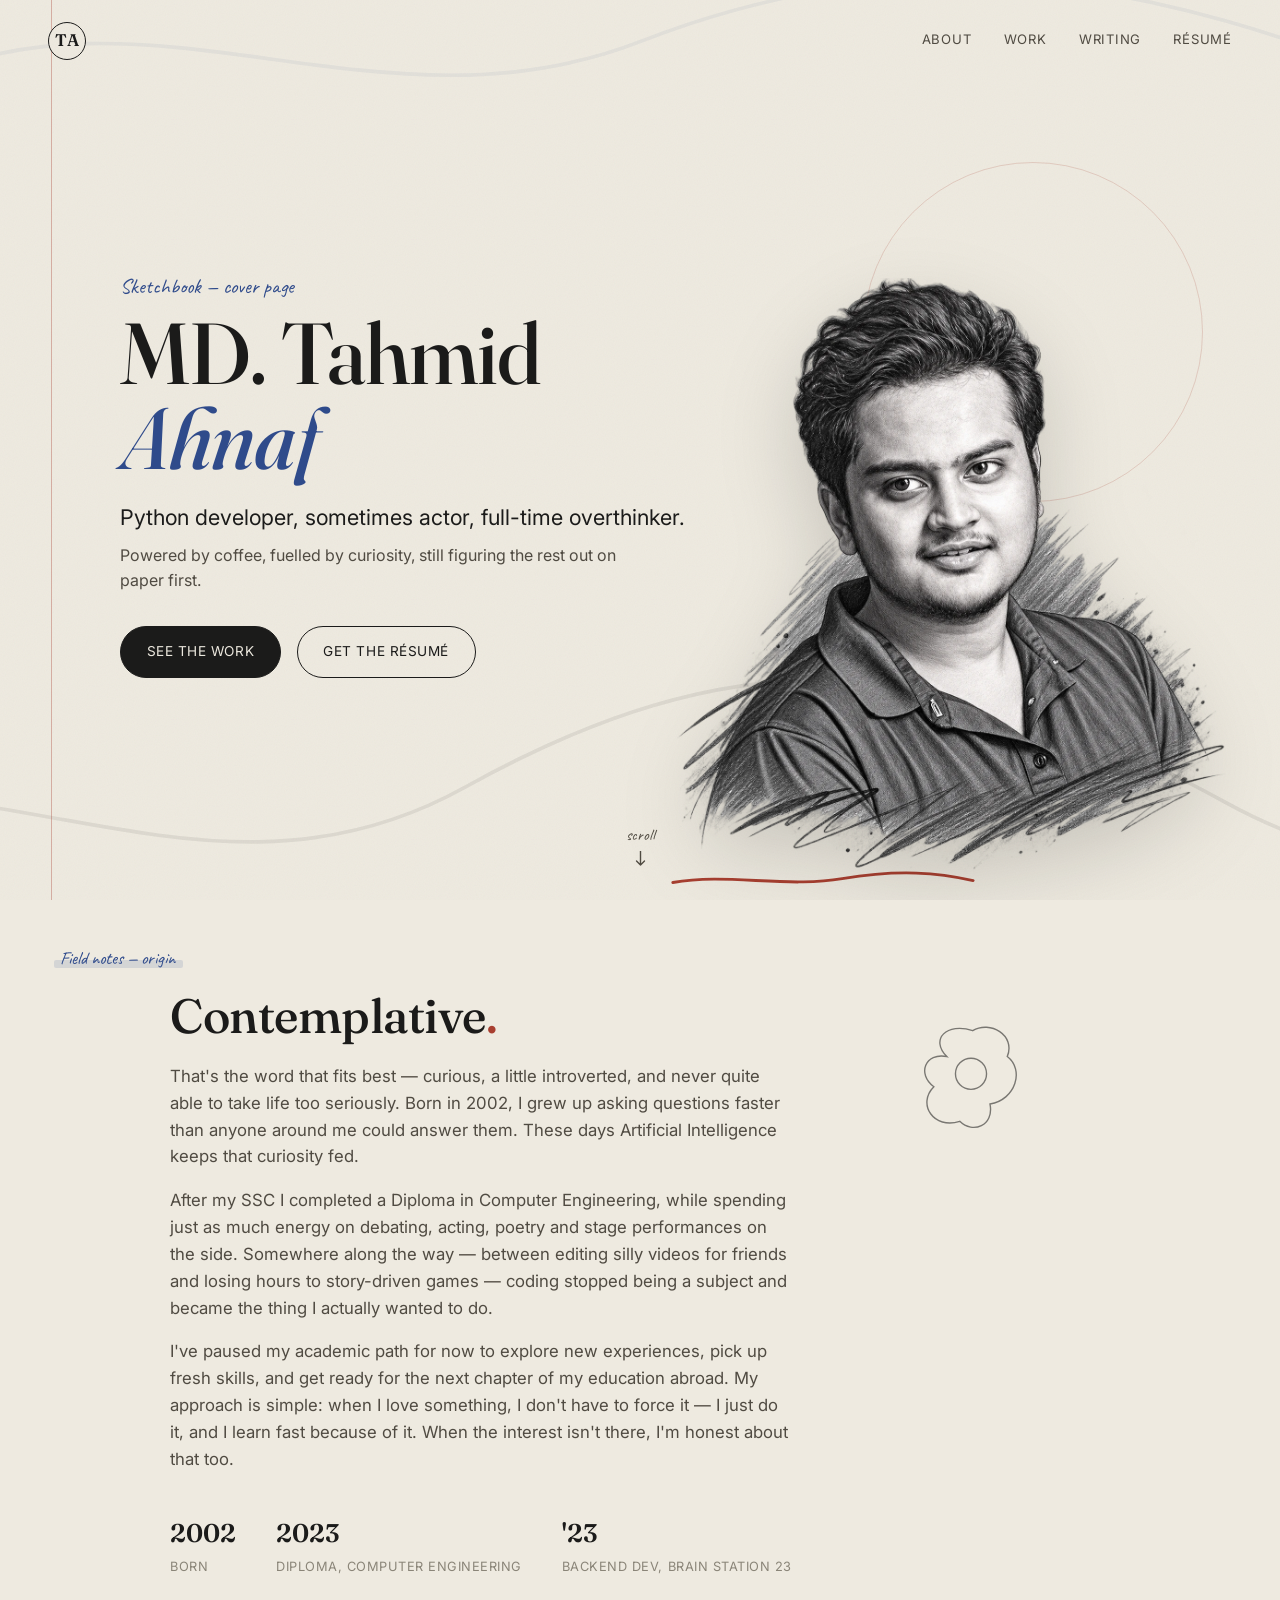
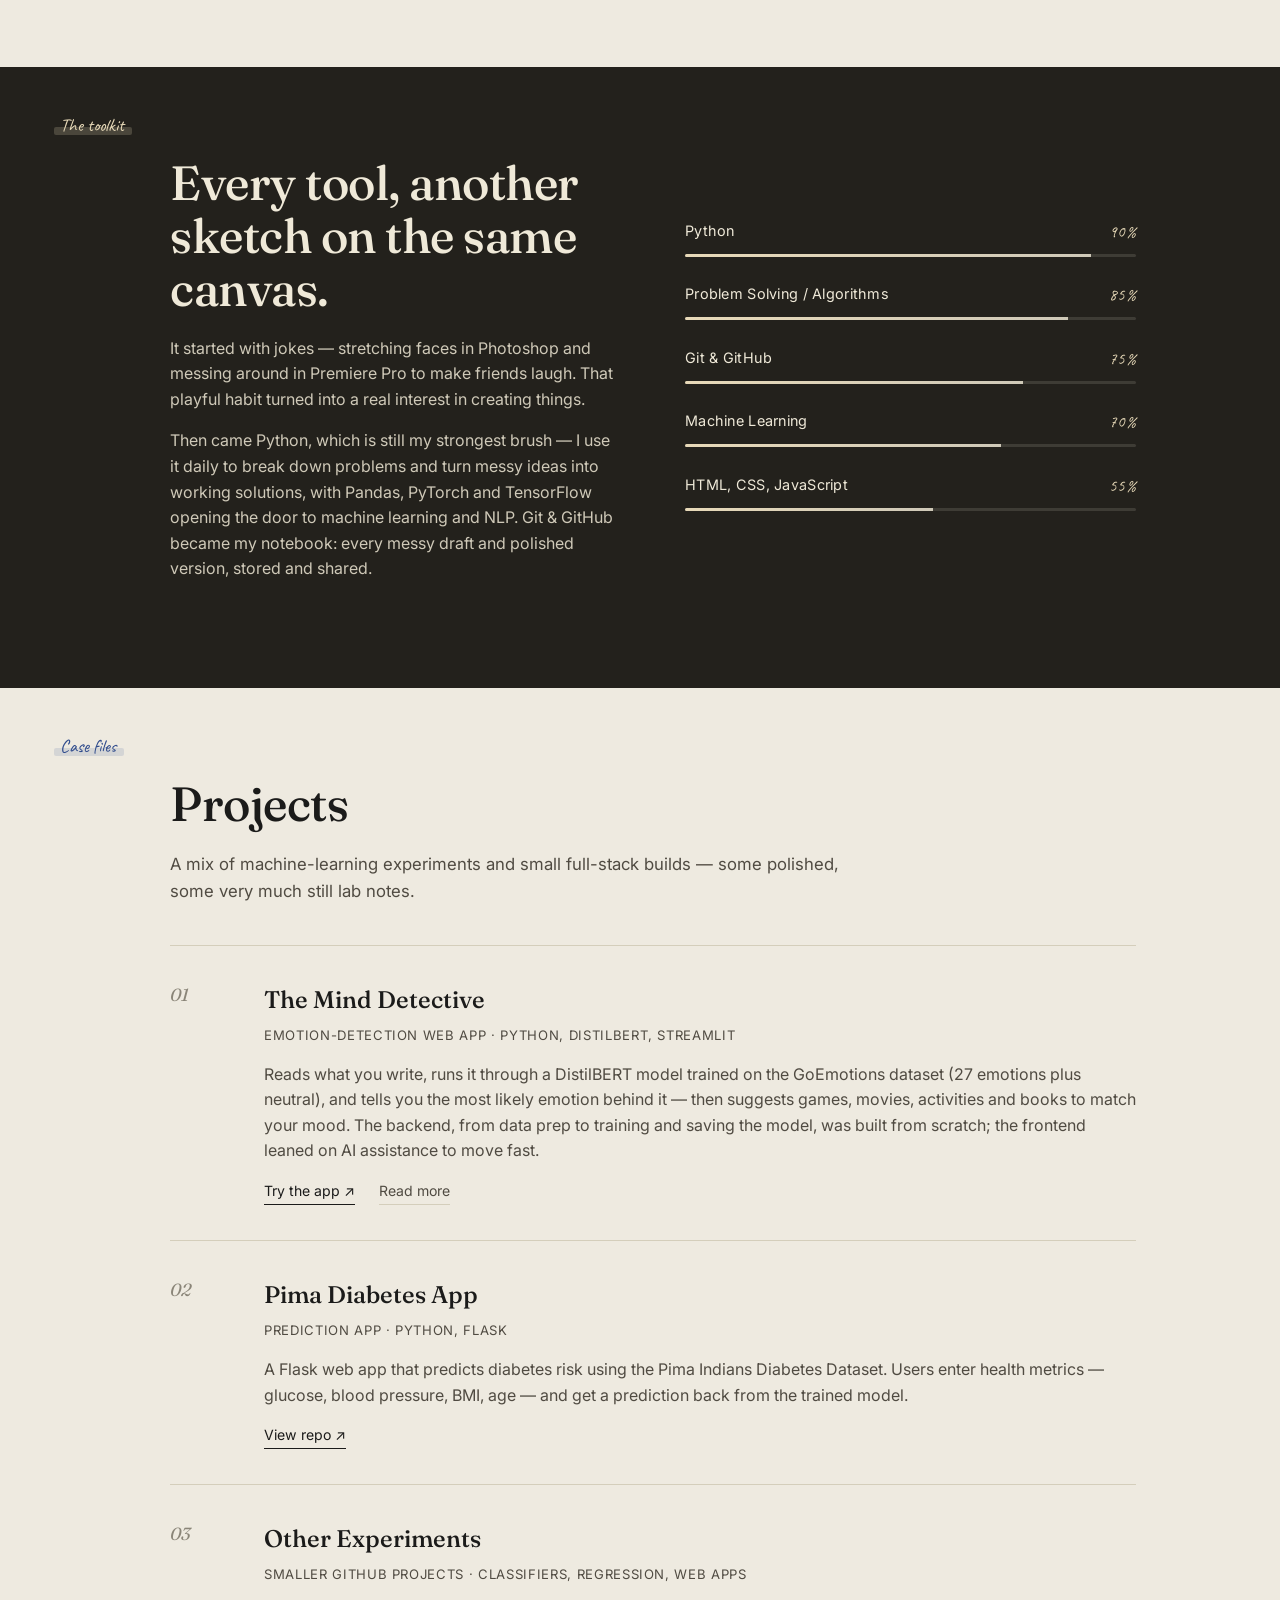
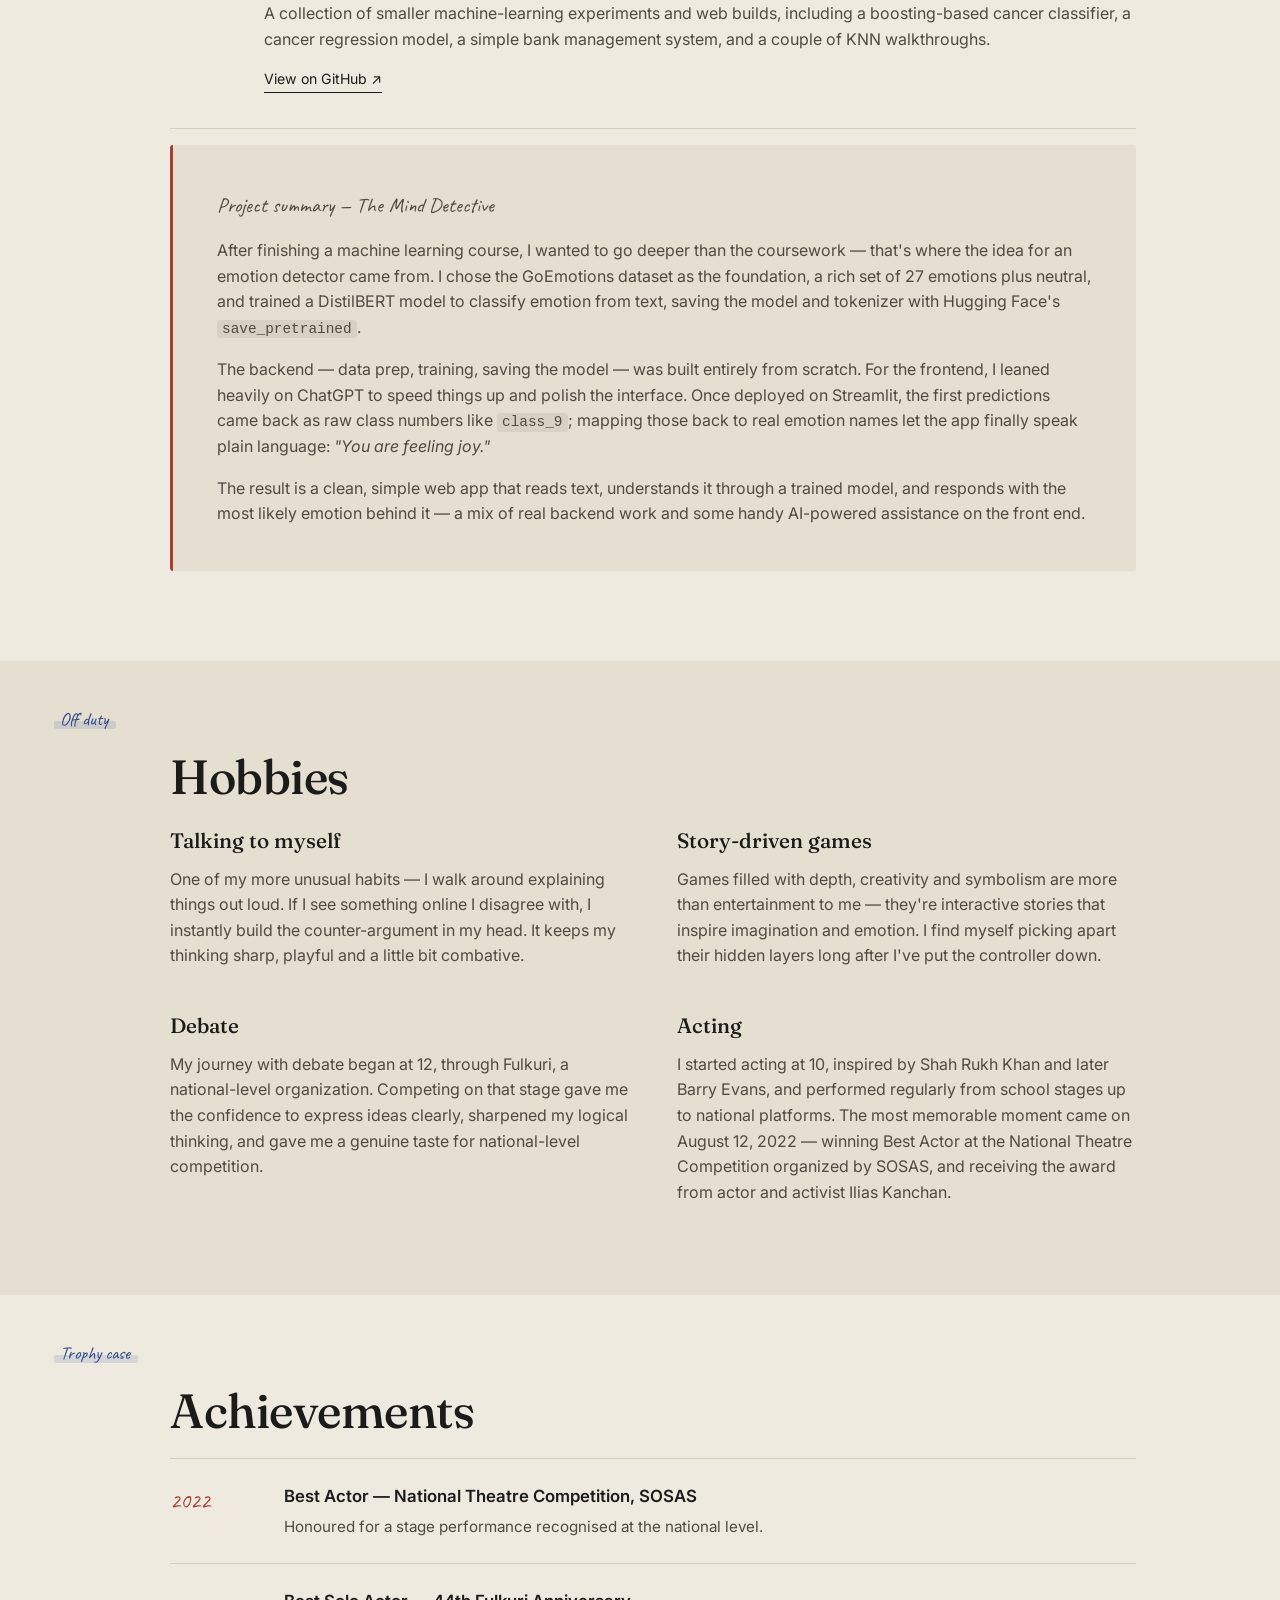
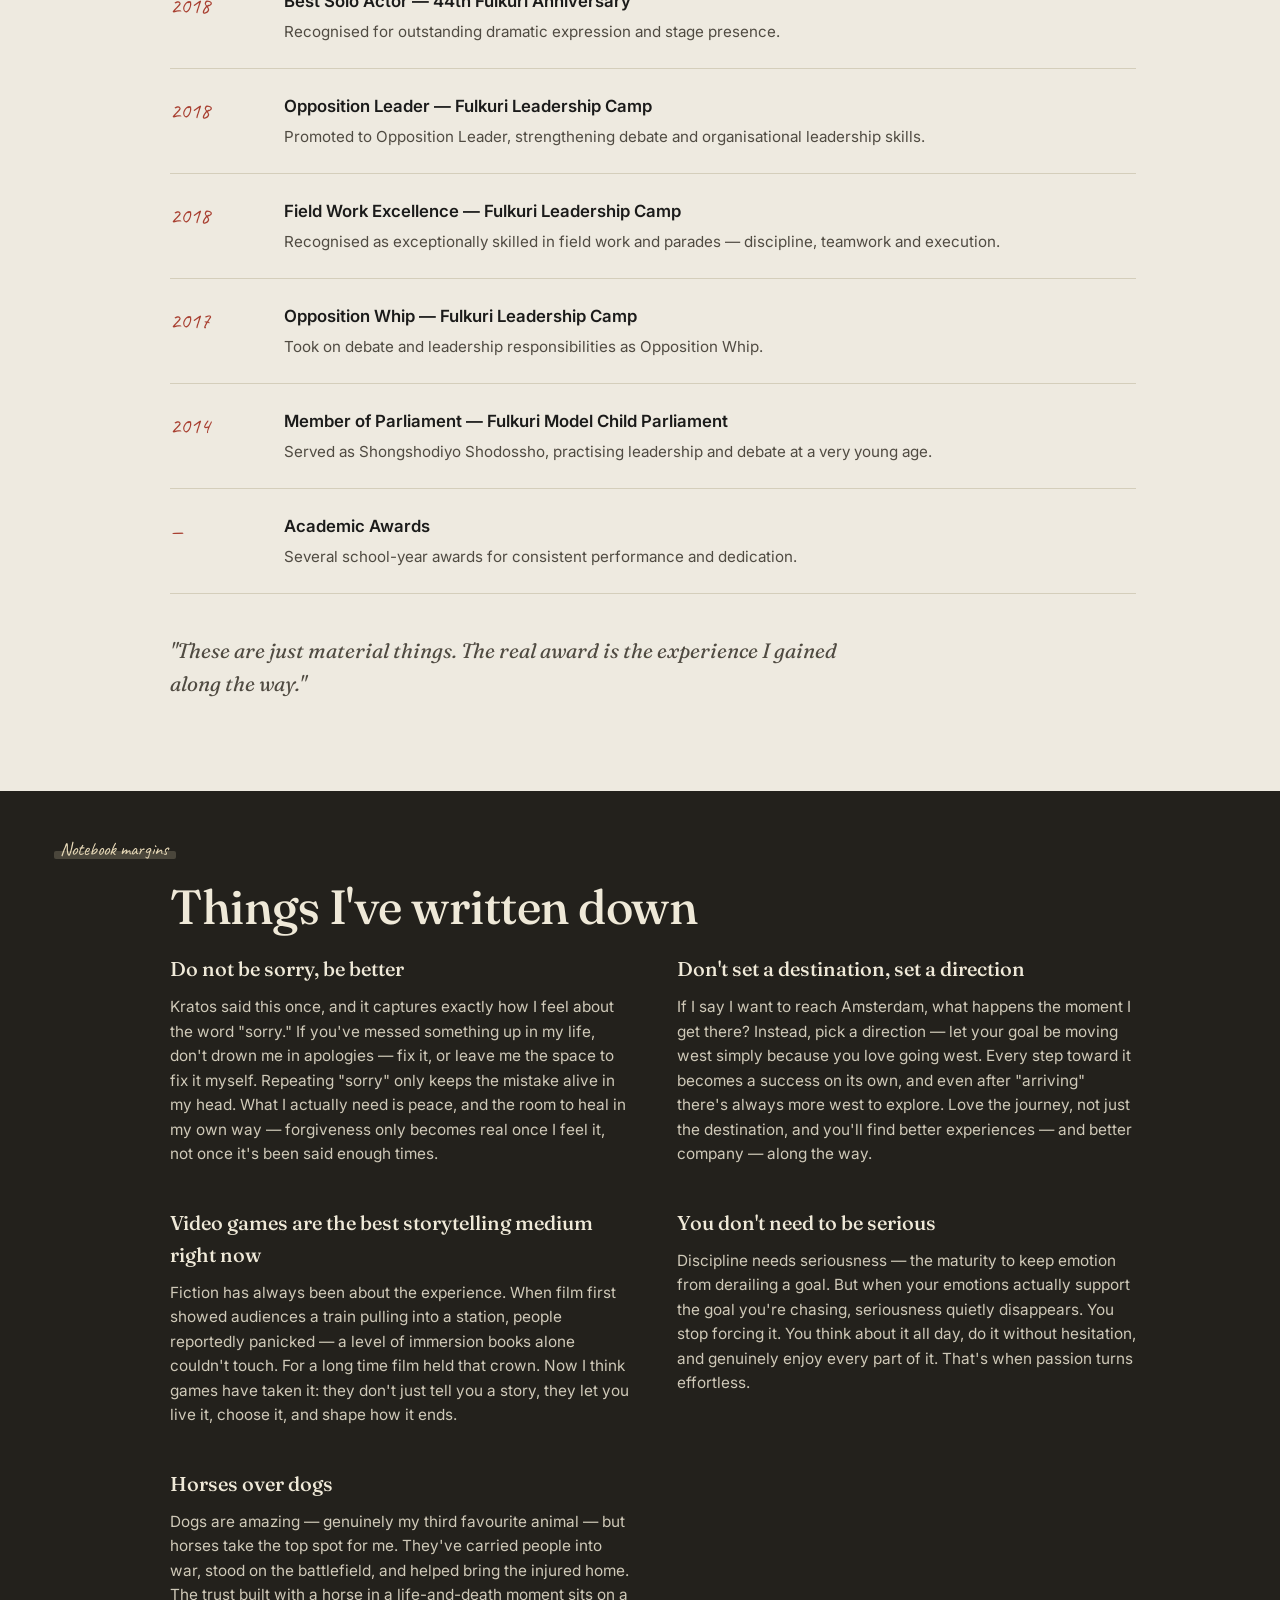
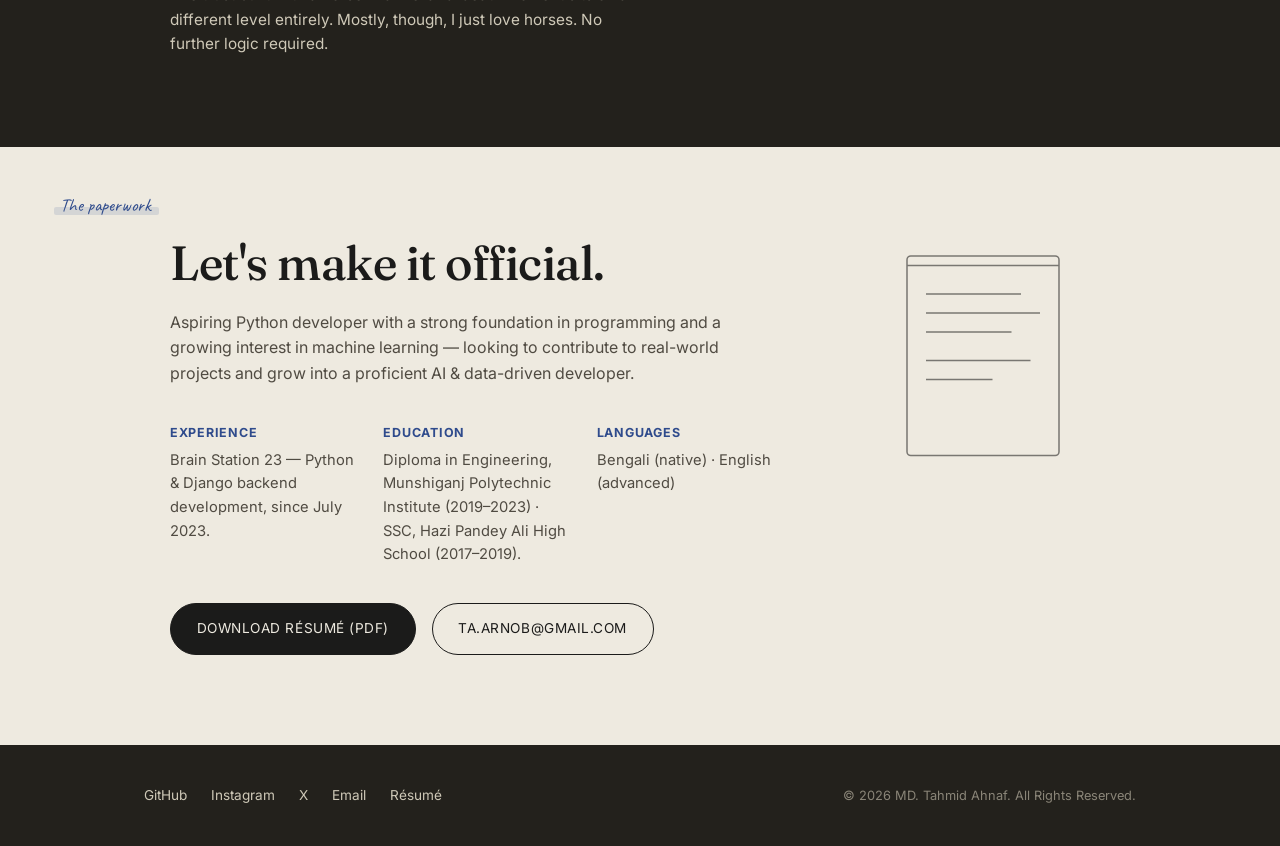
==== index.html @ 822b0c3f "Add files via upload" ====
<!DOCTYPE html>
<html lang="en">
<head>
<meta charset="UTF-8">
<meta name="viewport" content="width=device-width, initial-scale=1.0">
<title>MD. Tahmid Ahnaf — Python Developer &amp; ML Enthusiast</title>
<meta name="description" content="Portfolio of MD. Tahmid Ahnaf — Python developer and machine learning enthusiast. Projects, skills, hobbies and writing.">

<link rel="preconnect" href="https://fonts.googleapis.com">
<link rel="preconnect" href="https://fonts.gstatic.com" crossorigin>
<link href="https://fonts.googleapis.com/css2?family=Fraunces:ital,opsz,wght@0,9..144,400;0,9..144,500;0,9..144,600;1,9..144,500&family=Inter:wght@400;500;600&family=Caveat:wght@500;600&display=swap" rel="stylesheet">

<link rel="stylesheet" href="assets/css/style.css">
</head>
<body>

<!-- grain overlay -->
<div class="grain" aria-hidden="true"></div>

<!-- margin rule that runs the full page -->
<div class="page-rule" aria-hidden="true"></div>

<a class="skip-link" href="#main">Skip to content</a>

<header class="nav" id="nav">
  <a href="#top" class="nav-mark">TA</a>
  <nav class="nav-links" aria-label="Primary">
    <a href="#about">About</a>
    <a href="#work">Work</a>
    <a href="#writing">Writing</a>
    <a href="#contact">Résumé</a>
  </nav>
  <button class="nav-toggle" id="navToggle" aria-label="Open menu" aria-expanded="false">
    <span></span><span></span>
  </button>
</header>

<main id="main">

  <!-- ============ HERO ============ -->
  <section class="hero" id="top">
    <div class="hero-layer hero-bg" data-speed="0.15" aria-hidden="true">
      <svg viewBox="0 0 1200 800" class="scribble scribble-a" preserveAspectRatio="xMidYMid slice">
        <path d="M -50 620 C 150 560, 300 700, 480 600 S 800 500, 1000 610 S 1300 560 1300 560" />
      </svg>
      <svg viewBox="0 0 1200 800" class="scribble scribble-b" preserveAspectRatio="xMidYMid slice">
        <path d="M 100 120 C 260 40, 420 160, 600 90 S 940 40, 1150 130" />
      </svg>
    </div>

    <div class="hero-layer hero-mid" data-speed="0.4" aria-hidden="true">
      <span class="ink-ring ring-1"></span>
      <span class="ink-ring ring-2"></span>
    </div>

    <div class="hero-content">
      <p class="eyebrow reveal">Sketchbook — cover page</p>
      <h1 class="hero-title">
        <span class="reveal" style="--d:0">MD. Tahmid</span>
        <span class="reveal hero-title-em" style="--d:1">Ahnaf</span>
      </h1>
      <p class="hero-role reveal" style="--d:2">Python developer, sometimes actor, full-time overthinker.</p>
      <p class="hero-tag reveal" style="--d:3">Powered by coffee, fuelled by curiosity, still figuring the rest out on paper first.</p>
      <div class="hero-cta reveal" style="--d:4">
        <a href="#work" class="btn btn-primary">See the work</a>
        <a href="#contact" class="btn btn-ghost">Get the résumé</a>
      </div>
    </div>

    <div class="hero-layer hero-portrait" data-speed="-0.08">
      <div class="portrait-frame">
        <picture>
          <source srcset="assets/img/portrait.webp" type="image/webp">
          <img src="assets/img/portrait.png" alt="Pencil-sketch portrait of Tahmid Ahnaf" class="portrait-img" width="1213" height="1292">
        </picture>
        <svg class="portrait-underline" viewBox="0 0 320 24" preserveAspectRatio="none" aria-hidden="true">
          <path pathLength="1" d="M4 14 C 60 4, 120 20, 180 10 S 280 4, 316 12" />
        </svg>
      </div>
    </div>

    <button class="scroll-cue" id="scrollCue" aria-label="Scroll to content">
      <span>scroll</span>
      <svg width="10" height="16" viewBox="0 0 10 16" fill="none"><path d="M5 0v14M1 10l4 4 4-4" stroke="currentColor" stroke-width="1.4" stroke-linecap="round" stroke-linejoin="round"/></svg>
    </button>
  </section>

  <!-- ============ ABOUT ============ -->
  <section class="section" id="about">
    <div class="margin-tab reveal"><span>Field notes — origin</span></div>
    <div class="section-inner about-grid">
      <div class="about-copy">
        <h2 class="section-title reveal">Contemplative<span class="dot">.</span></h2>
        <p class="reveal">That's the word that fits best — curious, a little introverted, and never quite able to take life too seriously. Born in 2002, I grew up asking questions faster than anyone around me could answer them. These days Artificial Intelligence keeps that curiosity fed.</p>
        <p class="reveal">After my SSC I completed a Diploma in Computer Engineering, while spending just as much energy on debating, acting, poetry and stage performances on the side. Somewhere along the way — between editing silly videos for friends and losing hours to story-driven games — coding stopped being a subject and became the thing I actually wanted to do.</p>
        <p class="reveal">I've paused my academic path for now to explore new experiences, pick up fresh skills, and get ready for the next chapter of my education abroad. My approach is simple: when I love something, I don't have to force it — I just do it, and I learn fast because of it. When the interest isn't there, I'm honest about that too.</p>
        <div class="about-facts reveal">
          <div><span class="fact-num">2002</span><span class="fact-label">Born</span></div>
          <div><span class="fact-num">2023</span><span class="fact-label">Diploma, Computer Engineering</span></div>
          <div><span class="fact-num">'23</span><span class="fact-label">Backend dev, Brain Station 23</span></div>
        </div>
      </div>
      <div class="about-aside" aria-hidden="true">
        <svg viewBox="0 0 220 260" class="doodle doodle-baby">
          <path d="M60 40 C 40 20, 60 0, 90 10 C 110 -2, 140 15, 130 40 C 150 55, 140 90, 110 95 C 115 120, 90 130, 75 115 C 45 125, 25 95, 45 75 C 25 60, 35 35, 60 40 Z" />
          <circle cx="88" cy="60" r="18"/>
        </svg>
      </div>
    </div>
  </section>

  <!-- ============ SKILLS ============ -->
  <section class="section section-dark" id="toolkit">
    <div class="margin-tab margin-tab-light reveal"><span>The toolkit</span></div>
    <div class="section-inner skills-grid">
      <div class="skills-copy">
        <h2 class="section-title light reveal">Every tool, another sketch on the same canvas.</h2>
        <p class="reveal">It started with jokes — stretching faces in Photoshop and messing around in Premiere Pro to make friends laugh. That playful habit turned into a real interest in creating things.</p>
        <p class="reveal">Then came Python, which is still my strongest brush — I use it daily to break down problems and turn messy ideas into working solutions, with Pandas, PyTorch and TensorFlow opening the door to machine learning and NLP. Git &amp; GitHub became my notebook: every messy draft and polished version, stored and shared.</p>
      </div>
      <div class="skills-bars">
        <div class="skill reveal">
          <div class="skill-head"><span>Python</span><span class="skill-pct">90%</span></div>
          <div class="skill-track"><div class="skill-fill" style="--v:90%"></div></div>
        </div>
        <div class="skill reveal">
          <div class="skill-head"><span>Problem Solving / Algorithms</span><span class="skill-pct">85%</span></div>
          <div class="skill-track"><div class="skill-fill" style="--v:85%"></div></div>
        </div>
        <div class="skill reveal">
          <div class="skill-head"><span>Git &amp; GitHub</span><span class="skill-pct">75%</span></div>
          <div class="skill-track"><div class="skill-fill" style="--v:75%"></div></div>
        </div>
        <div class="skill reveal">
          <div class="skill-head"><span>Machine Learning</span><span class="skill-pct">70%</span></div>
          <div class="skill-track"><div class="skill-fill" style="--v:70%"></div></div>
        </div>
        <div class="skill reveal">
          <div class="skill-head"><span>HTML, CSS, JavaScript</span><span class="skill-pct">55%</span></div>
          <div class="skill-track"><div class="skill-fill" style="--v:55%"></div></div>
        </div>
      </div>
    </div>
  </section>

  <!-- ============ PROJECTS ============ -->
  <section class="section" id="work">
    <div class="margin-tab reveal"><span>Case files</span></div>
    <div class="section-inner">
      <h2 class="section-title reveal">Projects</h2>
      <p class="section-lede reveal">A mix of machine-learning experiments and small full-stack builds — some polished, some very much still lab notes.</p>

      <div class="project-list">
        <article class="project reveal">
          <div class="project-num">01</div>
          <div class="project-body">
            <h3>The Mind Detective</h3>
            <p class="project-role">Emotion-detection web app · Python, DistilBERT, Streamlit</p>
            <p>Reads what you write, runs it through a DistilBERT model trained on the GoEmotions dataset (27 emotions plus neutral), and tells you the most likely emotion behind it — then suggests games, movies, activities and books to match your mood. The backend, from data prep to training and saving the model, was built from scratch; the frontend leaned on AI assistance to move fast.</p>
            <div class="project-links">
              <a href="https://the-mind-detective-2tu6xufnajappymjutpuid9.streamlit.app/" class="tag-link" target="_blank" rel="noopener">Try the app ↗</a>
              <a href="#tmdd-detail" class="tag-link tag-link-quiet">Read more</a>
            </div>
          </div>
        </article>

        <article class="project reveal">
          <div class="project-num">02</div>
          <div class="project-body">
            <h3>Pima Diabetes App</h3>
            <p class="project-role">Prediction app · Python, Flask</p>
            <p>A Flask web app that predicts diabetes risk using the Pima Indians Diabetes Dataset. Users enter health metrics — glucose, blood pressure, BMI, age — and get a prediction back from the trained model.</p>
            <div class="project-links">
              <a href="https://github.com/Ta-Ahnaf/pima-diabetes-app" class="tag-link" target="_blank" rel="noopener">View repo ↗</a>
            </div>
          </div>
        </article>

        <article class="project reveal">
          <div class="project-num">03</div>
          <div class="project-body">
            <h3>Other Experiments</h3>
            <p class="project-role">Smaller GitHub projects · classifiers, regression, web apps</p>
            <p>A collection of smaller machine-learning experiments and web builds, including a boosting-based cancer classifier, a cancer regression model, a simple bank management system, and a couple of KNN walkthroughs.</p>
            <div class="project-links">
              <a href="https://github.com/Ta-Ahnaf?tab=repositories" class="tag-link" target="_blank" rel="noopener">View on GitHub ↗</a>
            </div>
          </div>
        </article>
      </div>

      <div class="project-detail" id="tmdd-detail">
        <div class="project-detail-inner reveal">
          <p class="eyebrow">Project summary — The Mind Detective</p>
          <p>After finishing a machine learning course, I wanted to go deeper than the coursework — that's where the idea for an emotion detector came from. I chose the GoEmotions dataset as the foundation, a rich set of 27 emotions plus neutral, and trained a DistilBERT model to classify emotion from text, saving the model and tokenizer with Hugging Face's <code>save_pretrained</code>.</p>
          <p>The backend — data prep, training, saving the model — was built entirely from scratch. For the frontend, I leaned heavily on ChatGPT to speed things up and polish the interface. Once deployed on Streamlit, the first predictions came back as raw class numbers like <code>class_9</code>; mapping those back to real emotion names let the app finally speak plain language: <em>"You are feeling joy."</em></p>
          <p>The result is a clean, simple web app that reads text, understands it through a trained model, and responds with the most likely emotion behind it — a mix of real backend work and some handy AI-powered assistance on the front end.</p>
        </div>
      </div>
    </div>
  </section>

  <!-- ============ HOBBIES ============ -->
  <section class="section section-tint" id="hobbies">
    <div class="margin-tab reveal"><span>Off duty</span></div>
    <div class="section-inner">
      <h2 class="section-title reveal">Hobbies</h2>
      <div class="hobby-grid">
        <div class="hobby reveal">
          <h3>Talking to myself</h3>
          <p>One of my more unusual habits — I walk around explaining things out loud. If I see something online I disagree with, I instantly build the counter-argument in my head. It keeps my thinking sharp, playful and a little bit combative.</p>
        </div>
        <div class="hobby reveal">
          <h3>Story-driven games</h3>
          <p>Games filled with depth, creativity and symbolism are more than entertainment to me — they're interactive stories that inspire imagination and emotion. I find myself picking apart their hidden layers long after I've put the controller down.</p>
        </div>
        <div class="hobby reveal">
          <h3>Debate</h3>
          <p>My journey with debate began at 12, through Fulkuri, a national-level organization. Competing on that stage gave me the confidence to express ideas clearly, sharpened my logical thinking, and gave me a genuine taste for national-level competition.</p>
        </div>
        <div class="hobby reveal">
          <h3>Acting</h3>
          <p>I started acting at 10, inspired by Shah Rukh Khan and later Barry Evans, and performed regularly from school stages up to national platforms. The most memorable moment came on August 12, 2022 — winning Best Actor at the National Theatre Competition organized by SOSAS, and receiving the award from actor and activist Ilias Kanchan.</p>
        </div>
      </div>
    </div>
  </section>

  <!-- ============ ACHIEVEMENTS ============ -->
  <section class="section" id="achievements">
    <div class="margin-tab reveal"><span>Trophy case</span></div>
    <div class="section-inner">
      <h2 class="section-title reveal">Achievements</h2>
      <ul class="timeline">
        <li class="reveal">
          <span class="timeline-year">2022</span>
          <div class="timeline-body">
            <h3>Best Actor — National Theatre Competition, SOSAS</h3>
            <p>Honoured for a stage performance recognised at the national level.</p>
          </div>
        </li>
        <li class="reveal">
          <span class="timeline-year">2018</span>
          <div class="timeline-body">
            <h3>Best Solo Actor — 44th Fulkuri Anniversary</h3>
            <p>Recognised for outstanding dramatic expression and stage presence.</p>
          </div>
        </li>
        <li class="reveal">
          <span class="timeline-year">2018</span>
          <div class="timeline-body">
            <h3>Opposition Leader — Fulkuri Leadership Camp</h3>
            <p>Promoted to Opposition Leader, strengthening debate and organisational leadership skills.</p>
          </div>
        </li>
        <li class="reveal">
          <span class="timeline-year">2018</span>
          <div class="timeline-body">
            <h3>Field Work Excellence — Fulkuri Leadership Camp</h3>
            <p>Recognised as exceptionally skilled in field work and parades — discipline, teamwork and execution.</p>
          </div>
        </li>
        <li class="reveal">
          <span class="timeline-year">2017</span>
          <div class="timeline-body">
            <h3>Opposition Whip — Fulkuri Leadership Camp</h3>
            <p>Took on debate and leadership responsibilities as Opposition Whip.</p>
          </div>
        </li>
        <li class="reveal">
          <span class="timeline-year">2014</span>
          <div class="timeline-body">
            <h3>Member of Parliament — Fulkuri Model Child Parliament</h3>
            <p>Served as Shongshodiyo Shodossho, practising leadership and debate at a very young age.</p>
          </div>
        </li>
        <li class="reveal">
          <span class="timeline-year">—</span>
          <div class="timeline-body">
            <h3>Academic Awards</h3>
            <p>Several school-year awards for consistent performance and dedication.</p>
          </div>
        </li>
      </ul>
      <p class="timeline-quote reveal">"These are just material things. The real award is the experience I gained along the way."</p>
    </div>
  </section>

  <!-- ============ BLOG ============ -->
  <section class="section section-dark" id="writing">
    <div class="margin-tab margin-tab-light reveal"><span>Notebook margins</span></div>
    <div class="section-inner">
      <h2 class="section-title light reveal">Things I've written down</h2>
      <div class="blog-list">

        <article class="blog-post reveal">
          <h3>Do not be sorry, be better</h3>
          <p>Kratos said this once, and it captures exactly how I feel about the word "sorry." If you've messed something up in my life, don't drown me in apologies — fix it, or leave me the space to fix it myself. Repeating "sorry" only keeps the mistake alive in my head. What I actually need is peace, and the room to heal in my own way — forgiveness only becomes real once I feel it, not once it's been said enough times.</p>
        </article>

        <article class="blog-post reveal">
          <h3>Don't set a destination, set a direction</h3>
          <p>If I say I want to reach Amsterdam, what happens the moment I get there? Instead, pick a direction — let your goal be moving west simply because you love going west. Every step toward it becomes a success on its own, and even after "arriving" there's always more west to explore. Love the journey, not just the destination, and you'll find better experiences — and better company — along the way.</p>
        </article>

        <article class="blog-post reveal">
          <h3>Video games are the best storytelling medium right now</h3>
          <p>Fiction has always been about the experience. When film first showed audiences a train pulling into a station, people reportedly panicked — a level of immersion books alone couldn't touch. For a long time film held that crown. Now I think games have taken it: they don't just tell you a story, they let you live it, choose it, and shape how it ends.</p>
        </article>

        <article class="blog-post reveal">
          <h3>You don't need to be serious</h3>
          <p>Discipline needs seriousness — the maturity to keep emotion from derailing a goal. But when your emotions actually support the goal you're chasing, seriousness quietly disappears. You stop forcing it. You think about it all day, do it without hesitation, and genuinely enjoy every part of it. That's when passion turns effortless.</p>
        </article>

        <article class="blog-post reveal">
          <h3>Horses over dogs</h3>
          <p>Dogs are amazing — genuinely my third favourite animal — but horses take the top spot for me. They've carried people into war, stood on the battlefield, and helped bring the injured home. The trust built with a horse in a life-and-death moment sits on a different level entirely. Mostly, though, I just love horses. No further logic required.</p>
        </article>

      </div>
    </div>
  </section>

  <!-- ============ RESUME / CONTACT ============ -->
  <section class="section" id="contact">
    <div class="margin-tab reveal"><span>The paperwork</span></div>
    <div class="section-inner resume-grid">
      <div class="resume-copy">
        <h2 class="section-title reveal">Let's make it official.</h2>
        <p class="reveal">Aspiring Python developer with a strong foundation in programming and a growing interest in machine learning — looking to contribute to real-world projects and grow into a proficient AI &amp; data-driven developer.</p>

        <div class="resume-facts reveal">
          <div>
            <h4>Experience</h4>
            <p>Brain Station 23 — Python &amp; Django backend development, since July 2023.</p>
          </div>
          <div>
            <h4>Education</h4>
            <p>Diploma in Engineering, Munshiganj Polytechnic Institute (2019–2023) · SSC, Hazi Pandey Ali High School (2017–2019).</p>
          </div>
          <div>
            <h4>Languages</h4>
            <p>Bengali (native) · English (advanced)</p>
          </div>
        </div>

        <div class="hero-cta reveal">
          <a href="assets/Tahmid_Ahnaf_Resume.pdf" class="btn btn-primary" download>Download résumé (PDF)</a>
          <a href="mailto:ta.arnob@gmail.com" class="btn btn-ghost">ta.arnob@gmail.com</a>
        </div>
      </div>
      <div class="resume-aside reveal" aria-hidden="true">
        <svg viewBox="0 0 200 260" class="doodle doodle-book">
          <rect x="20" y="20" width="160" height="210" rx="4"/>
          <path d="M20 30 h160 M40 60 h100 M40 80 h120 M40 100 h90 M40 130 h110 M40 150 h70"/>
        </svg>
      </div>
    </div>
  </section>

</main>

<footer class="site-footer">
  <div class="section-inner footer-inner">
    <div class="footer-links">
      <a href="https://github.com/Ta-Ahnaf" target="_blank" rel="noopener">GitHub</a>
      <a href="https://www.instagram.com/_ta_arnob_/" target="_blank" rel="noopener">Instagram</a>
      <a href="https://x.com/TAHMIDAHNAFARN1" target="_blank" rel="noopener">X</a>
      <a href="mailto:ta.arnob@gmail.com">Email</a>
      <a href="assets/Tahmid_Ahnaf_Resume.pdf" download>Résumé</a>
    </div>
    <p class="footer-copy">© 2026 MD. Tahmid Ahnaf. All Rights Reserved.</p>
  </div>
</footer>

<script src="assets/js/main.js"></script>
</body>
</html>
---- assets/css/style.css ----
/* =========================================================
   MD. Tahmid Ahnaf — Portfolio
   Design concept: a personal sketchbook, flipped through.
   Tokens
   ========================================================= */
:root{
  --paper:        #eeeae0;
  --paper-deep:   #e4dfd0;
  --ink:          #1b1b1a;
  --ink-soft:     #504b42;
  --ink-faint:    #8a8578;
  --line:         #d4cebb;
  --accent:       #2f4b8c;   /* notebook-blue ink */
  --accent-soft:  #2f4b8c22;
  --red:          #a83f30;   /* red-pen annotation, used sparingly */
  --paper-dark:   #23211c;   /* ink section background */
  --paper-dark-2: #2c2a23;
  --cream-on-dark:#efe9d8;

  --font-display: 'Fraunces', Georgia, serif;
  --font-body:    'Inter', -apple-system, Segoe UI, sans-serif;
  --font-hand:    'Caveat', cursive;

  --container: 1120px;
  --gutter: clamp(1.25rem, 5vw, 4rem);
  --radius: 3px;

  --ease: cubic-bezier(.22,.7,.2,1);
}

*, *::before, *::after{ box-sizing: border-box; }
html{ scroll-behavior: smooth; }
@media (prefers-reduced-motion: reduce){
  html{ scroll-behavior: auto; }
  *{ animation-duration: 0.01ms !important; animation-iteration-count: 1 !important; transition-duration: 0.01ms !important; }
}

body{
  margin: 0;
  background: var(--paper);
  color: var(--ink);
  font-family: var(--font-body);
  font-size: 16px;
  line-height: 1.6;
  -webkit-font-smoothing: antialiased;
  overflow-x: hidden;
}

img{ max-width: 100%; display: block; }
a{ color: inherit; }
code{ font-family: 'SFMono-Regular', Menlo, monospace; background: #00000010; padding: .1em .35em; border-radius: 3px; font-size: .9em; }

::selection{ background: var(--accent); color: var(--cream-on-dark); }

/* focus visibility */
a:focus-visible, button:focus-visible{
  outline: 2px solid var(--accent);
  outline-offset: 3px;
}

.skip-link{
  position: absolute; left: -999px; top: 0; z-index: 999;
  background: var(--ink); color: var(--paper); padding: .75em 1.25em;
}
.skip-link:focus{ left: 1rem; top: 1rem; }

/* paper grain, one lightweight fixed layer */
.grain{
  position: fixed; inset: 0; z-index: 2000; pointer-events: none;
  opacity: .05; mix-blend-mode: multiply;
  background-image: url("data:image/svg+xml,%3Csvg xmlns='http://www.w3.org/2000/svg' width='120' height='120'%3E%3Cfilter id='n'%3E%3CfeTurbulence type='fractalNoise' baseFrequency='0.9' numOctaves='2' stitchTiles='stitch'/%3E%3C/filter%3E%3Crect width='100%25' height='100%25' filter='url(%23n)'/%3E%3C/svg%3E");
}

/* the notebook margin rule running the full page height, left edge */
.page-rule{
  position: absolute; top: 0; bottom: 0; left: clamp(14px, 4vw, 56px);
  width: 1px; z-index: 1;
  background: linear-gradient(var(--red), var(--red)) left/1px 100% no-repeat;
  opacity: .35;
  pointer-events: none;
}
@media (max-width: 720px){ .page-rule{ display:none; } }

/* =========================================================
   Nav
   ========================================================= */
.nav{
  position: fixed; top: 0; left: 0; right: 0; z-index: 500;
  display: flex; align-items: center; justify-content: space-between;
  padding: 1.35rem clamp(1.25rem, 5vw, 3rem);
  mix-blend-mode: normal;
}
.nav-mark{
  font-family: var(--font-display); font-weight: 600; font-size: 1.05rem;
  text-decoration: none; letter-spacing: .04em;
  border: 1px solid var(--ink); border-radius: 50%;
  width: 2.4rem; height: 2.4rem; display: flex; align-items: center; justify-content: center;
  background: var(--paper);
  position: relative; z-index: 502;
}
.nav-links{ display: flex; gap: 2rem; }
.nav-links a{
  text-decoration: none; font-size: .82rem; letter-spacing: .06em; text-transform: uppercase;
  color: var(--ink-soft); position: relative; padding-bottom: 2px;
}
.nav-links a::after{
  content: ""; position: absolute; left: 0; right: 100%; bottom: -2px; height: 1px; background: var(--accent);
  transition: right .25s var(--ease);
}
.nav-links a:hover::after, .nav-links a:focus-visible::after{ right: 0; }

.nav-toggle{ display: none; background: none; border: none; cursor: pointer; padding: .5rem; }
.nav-toggle span{ display: block; width: 22px; height: 1.5px; background: var(--ink); margin: 5px 0; transition: transform .25s var(--ease), opacity .25s var(--ease); }
.nav-toggle[aria-expanded="true"] span:first-child{ transform: translateY(6.5px) rotate(45deg); }
.nav-toggle[aria-expanded="true"] span:last-child{ transform: translateY(-6.5px) rotate(-45deg); }

@media (max-width: 720px){
  .nav-links{
    position: fixed; inset: 0 0 auto 0; top: 0; padding: 6rem 2rem 2rem;
    flex-direction: column; gap: 1.5rem; background: var(--paper);
    transform: translateY(-100%); transition: transform .35s var(--ease);
    height: 100vh;
  }
  .nav-links.is-open{ transform: translateY(0); }
  .nav-links a{ font-size: 1.1rem; }
  .nav-toggle{ display: block; z-index: 501; }
}

/* =========================================================
   Layout helpers
   ========================================================= */
.section{ position: relative; padding: clamp(4.5rem, 10vh, 7rem) 0; }
.section-inner{
  max-width: var(--container); margin: 0 auto;
  padding: 0 var(--gutter);
  padding-left: max(var(--gutter), 90px);
}
@media (max-width: 720px){
  .section-inner{ padding-left: var(--gutter); }
}

.section-tint{ background: var(--paper-deep); }
.section-dark{ background: var(--paper-dark); color: var(--cream-on-dark); }
.section-dark .ink-soft, .section-dark p{ color: #cfc9b8; }

.eyebrow{
  font-family: var(--font-hand); font-size: 1.3rem; color: var(--accent);
  margin: 0 0 .5rem;
}

.margin-tab{
  position: absolute; left: max(calc(var(--gutter) - 4px), 14px); top: 2.75rem;
  font-family: var(--font-hand); font-size: 1.15rem; color: var(--accent);
  transform: rotate(-3deg);
}
.margin-tab span{ position: relative; white-space: nowrap; }
.margin-tab span::after{
  content: ""; position: absolute; left: -6px; right: -8px; bottom: 2px; height: 8px;
  background: var(--accent-soft); z-index: -1; border-radius: 2px;
}
.margin-tab-light{ color: #e7d9b8; }
.margin-tab-light span::after{ background: #e7d9b833; }
@media (max-width: 720px){ .margin-tab{ position: static; margin-bottom: 1.25rem; transform: none; } }

.section-title{
  font-family: var(--font-display); font-weight: 500; font-size: clamp(1.9rem, 4vw, 3rem);
  line-height: 1.1; margin: 0 0 1.25rem; letter-spacing: -.01em;
}
.section-title.light{ color: var(--cream-on-dark); }
.section-title .dot{ color: var(--red); }
.section-lede{ max-width: 42em; color: var(--ink-soft); font-size: 1.05rem; margin-bottom: 2.5rem; }

.btn{
  display: inline-flex; align-items: center; gap: .5rem;
  font-size: .85rem; letter-spacing: .04em; text-transform: uppercase;
  text-decoration: none; padding: .9rem 1.6rem; border-radius: 999px;
  border: 1px solid var(--ink); transition: transform .2s var(--ease), background .2s var(--ease), color .2s var(--ease);
}
.btn-primary{ background: var(--ink); color: var(--paper); }
.btn-primary:hover{ transform: translateY(-2px); }
.btn-ghost{ background: transparent; color: var(--ink); }
.section-dark .btn-ghost{ border-color: var(--cream-on-dark); color: var(--cream-on-dark); }
.section-dark .btn-primary{ background: var(--cream-on-dark); color: var(--paper-dark); border-color: var(--cream-on-dark); }
.btn-ghost:hover{ background: var(--ink); color: var(--paper); }
.section-dark .btn-ghost:hover{ background: var(--cream-on-dark); color: var(--paper-dark); }
.hero-cta{ display: flex; flex-wrap: wrap; gap: 1rem; margin-top: 2rem; }

/* =========================================================
   Hero
   ========================================================= */
.hero{
  position: relative; min-height: 100svh; display: flex; align-items: center;
  overflow: hidden; padding: 7rem var(--gutter) 4rem;
}
.hero-layer{ position: absolute; inset: 0; will-change: transform; }
.hero-bg{ z-index: 0; }
.hero-mid{ z-index: 1; }
.hero-content{ position: relative; z-index: 3; max-width: 640px; padding-left: 56px; }
@media (max-width: 720px){ .hero-content{ padding-left: 0; } }

.hero-title{
  font-family: var(--font-display); font-weight: 500;
  font-size: clamp(2.6rem, 8vw, 5.4rem); line-height: 0.98; margin: .3rem 0 1.25rem;
  letter-spacing: -.01em;
}
.hero-title span{ display: block; }
.hero-title-em{ font-style: italic; color: var(--accent); font-weight: 500; }

.hero-role{ font-size: clamp(1.1rem, 2vw, 1.35rem); max-width: 30em; margin: 0 0 .5rem; }
.hero-tag{ color: var(--ink-soft); max-width: 32em; margin: 0; }

.scribble{ position: absolute; width: 130%; height: 130%; left: -15%; top: -10%; fill: none; stroke: var(--ink); opacity: .08; }
.scribble path{ stroke-width: 2.5; stroke-linecap: round; }
.scribble-b{ opacity: .06; stroke: var(--accent); }

.ink-ring{
  position: absolute; border: 1.5px solid var(--red); border-radius: 50%; opacity: .18;
}
.ring-1{ width: 340px; height: 340px; right: 6%; top: 18%; }
.ring-2{ width: 140px; height: 140px; right: 20%; top: 55%; border-color: var(--accent); }
@media (max-width: 720px){ .ink-ring{ display: none; } }

.hero-portrait{
  position: absolute; inset: auto clamp(-2%, 4vw, 8%) 0 auto; z-index: 2;
  width: min(46vw, 560px); display: flex; align-items: flex-end; justify-content: center;
  pointer-events: none;
}
.portrait-frame{ position: relative; width: 100%; }
.portrait-img{ width: 100%; height: auto; filter: drop-shadow(0 30px 40px rgba(0,0,0,.16)); }
.portrait-underline{ width: 55%; margin: -6px auto 0; overflow: visible; }
.portrait-underline path{
  fill: none; stroke: var(--red); stroke-width: 3; stroke-linecap: round;
  stroke-dasharray: 1; stroke-dashoffset: 1;
  animation: draw-underline 1.4s var(--ease) .9s forwards;
}
@keyframes draw-underline{ to{ stroke-dashoffset: 0; } }

@media (max-width: 900px){
  .hero{ padding-top: 6.5rem; flex-direction: column; align-items: center; }
  .hero-portrait{
    position: relative; inset: auto; width: min(72vw, 340px); margin: 2.5rem 0 0;
    order: 2;
  }
  .hero-content{ max-width: 100%; width: 100%; order: 1; }
}

.scroll-cue{
  position: absolute; left: 50%; bottom: 2rem; transform: translateX(-50%);
  display: flex; flex-direction: column; align-items: center; gap: .4rem;
  background: none; border: none; cursor: pointer; color: var(--ink-soft); z-index: 3;
  font-family: var(--font-hand); font-size: 1rem;
  animation: bob 2.4s ease-in-out infinite;
}
@keyframes bob{ 0%,100%{ transform: translate(-50%,0);} 50%{ transform: translate(-50%,6px);} }
@media (prefers-reduced-motion: reduce){ .scroll-cue{ animation: none; } }
@media (max-width: 640px){ .scroll-cue{ display: none; } }

/* =========================================================
   About
   ========================================================= */
.about-grid{ display: grid; grid-template-columns: 1.5fr .7fr; gap: 3rem; align-items: start; }
.about-copy p{ max-width: 46em; color: var(--ink-soft); font-size: 1.05rem; }
.about-facts{ display: flex; gap: 2.5rem; margin-top: 2.5rem; flex-wrap: wrap; }
.about-facts > div{ display: flex; flex-direction: column; }
.fact-num{ font-family: var(--font-display); font-size: 1.6rem; font-weight: 600; }
.fact-label{ font-size: .8rem; color: var(--ink-faint); text-transform: uppercase; letter-spacing: .04em; margin-top: .2rem; }

.about-aside{ display: flex; justify-content: center; padding-top: 2rem; }
.doodle{ width: 100%; max-width: 190px; fill: none; stroke: var(--ink); stroke-width: 1.6; opacity: .55; }

@media (max-width: 860px){
  .about-grid{ grid-template-columns: 1fr; }
  .about-aside{ display: none; }
}

/* =========================================================
   Skills
   ========================================================= */
.skills-grid{ display: grid; grid-template-columns: 1fr 1fr; gap: 4rem; align-items: center; }
.skills-copy p{ max-width: 40em; }
.skill{ margin-bottom: 1.6rem; }
.skill-head{ display: flex; justify-content: space-between; font-size: .9rem; margin-bottom: .5rem; letter-spacing: .02em; }
.skill-pct{ font-family: var(--font-hand); color: #e7d9b8; font-size: 1.05rem; }
.skill-track{ height: 3px; background: #efe9d822; border-radius: 3px; overflow: hidden; }
.skill-fill{
  height: 100%; width: 0; background: linear-gradient(90deg, #e7d9b8, #cfc9b8);
  transition: width 1.1s var(--ease);
}
.skill.is-visible .skill-fill{ width: var(--v); }

@media (max-width: 860px){ .skills-grid{ grid-template-columns: 1fr; gap: 2.5rem; } }

/* =========================================================
   Projects
   ========================================================= */
.project-list{ display: flex; flex-direction: column; }
.project{
  display: grid; grid-template-columns: 70px 1fr; gap: 1.5rem;
  padding: 2.2rem 0; border-top: 1px solid var(--line);
}
.project:last-child{ border-bottom: 1px solid var(--line); }
.project-num{ font-family: var(--font-display); font-style: italic; color: var(--ink-faint); font-size: 1.1rem; }
.project-body h3{ font-family: var(--font-display); font-size: 1.5rem; font-weight: 500; margin: 0 0 .35rem; }
.project-role{ font-size: .82rem; text-transform: uppercase; letter-spacing: .05em; color: var(--accent); margin: 0 0 .8rem; }
.project-body p{ max-width: 56em; color: var(--ink-soft); margin: 0 0 1rem; }
.project-links{ display: flex; gap: 1.5rem; flex-wrap: wrap; }
.tag-link{ font-size: .88rem; text-decoration: none; border-bottom: 1px solid var(--ink); padding-bottom: 1px; }
.tag-link-quiet{ color: var(--ink-soft); border-color: var(--line); }
.tag-link:hover{ color: var(--accent); border-color: var(--accent); }

@media (max-width: 640px){
  .project{ grid-template-columns: 1fr; gap: .5rem; }
}

.project-detail{ margin-top: 1rem; }
.project-detail-inner{
  background: var(--paper-deep); border-radius: var(--radius);
  padding: clamp(1.5rem, 4vw, 2.75rem); border-left: 3px solid var(--red);
}
.project-detail-inner p{ max-width: 60em; color: var(--ink-soft); }
.project-detail-inner p:last-child{ margin-bottom: 0; }

/* =========================================================
   Hobbies
   ========================================================= */
.hobby-grid{ display: grid; grid-template-columns: repeat(2, 1fr); gap: 2.5rem 3rem; }
.hobby h3{ font-family: var(--font-display); font-size: 1.3rem; font-weight: 500; margin: 0 0 .6rem; position: relative; display: inline-block; }
.hobby p{ color: var(--ink-soft); margin: 0; max-width: 34em; }
@media (max-width: 720px){ .hobby-grid{ grid-template-columns: 1fr; } }

/* =========================================================
   Achievements timeline
   ========================================================= */
.timeline{ list-style: none; margin: 0; padding: 0; max-width: 62em; }
.timeline li{
  display: grid; grid-template-columns: 90px 1fr; gap: 1.5rem;
  padding: 1.5rem 0; border-top: 1px solid var(--line);
}
.timeline li:last-child{ border-bottom: 1px solid var(--line); }
.timeline-year{ font-family: var(--font-hand); font-size: 1.4rem; color: var(--red); }
.timeline-body h3{ font-size: 1.05rem; font-weight: 600; margin: 0 0 .3rem; }
.timeline-body p{ margin: 0; color: var(--ink-soft); font-size: .95rem; }
.timeline-quote{
  font-family: var(--font-display); font-style: italic; font-size: 1.3rem;
  max-width: 34em; margin: 2.5rem 0 0; color: var(--ink-soft);
}
@media (max-width: 560px){ .timeline li{ grid-template-columns: 60px 1fr; } }

/* =========================================================
   Blog
   ========================================================= */
.blog-list{ display: grid; grid-template-columns: repeat(2, 1fr); gap: 2.5rem 3rem; }
.blog-post h3{ font-family: var(--font-display); font-size: 1.25rem; font-weight: 500; margin: 0 0 .6rem; }
.blog-post p{ color: #cfc9b8; margin: 0; font-size: .96rem; }
@media (max-width: 720px){ .blog-list{ grid-template-columns: 1fr; } }

/* =========================================================
   Resume / contact
   ========================================================= */
.resume-grid{ display: grid; grid-template-columns: 1.4fr .7fr; gap: 3rem; align-items: start; }
.resume-copy p{ max-width: 42em; color: var(--ink-soft); }
.resume-facts{ display: grid; grid-template-columns: repeat(3, 1fr); gap: 1.75rem; margin: 2.25rem 0; }
.resume-facts h4{ font-size: .78rem; text-transform: uppercase; letter-spacing: .06em; color: var(--accent); margin: 0 0 .4rem; }
.resume-facts p{ font-size: .92rem; margin: 0; }
.resume-aside{ display: flex; justify-content: center; }

@media (max-width: 860px){
  .resume-grid{ grid-template-columns: 1fr; }
  .resume-facts{ grid-template-columns: 1fr; }
  .resume-aside{ display: none; }
}

/* =========================================================
   Footer
   ========================================================= */
.site-footer{ background: var(--paper-dark); color: var(--cream-on-dark); padding: 2.5rem 0; }
.footer-inner{ display: flex; justify-content: space-between; align-items: center; flex-wrap: wrap; gap: 1rem; padding-left: var(--gutter) !important; }
.footer-links{ display: flex; gap: 1.5rem; }
.footer-links a{ text-decoration: none; font-size: .85rem; color: #cfc9b8; }
.footer-links a:hover{ color: var(--cream-on-dark); }
.footer-copy{ margin: 0; font-size: .8rem; color: var(--ink-faint); }

/* =========================================================
   Scroll reveal
   ========================================================= */
.reveal{
  opacity: 0; transform: translateY(22px);
  transition: opacity .7s var(--ease), transform .7s var(--ease);
  transition-delay: calc(var(--d, 0) * 90ms);
}
.reveal.is-visible{ opacity: 1; transform: translateY(0); }
@media (prefers-reduced-motion: reduce){
  .reveal{ opacity: 1; transform: none; transition: none; }
}
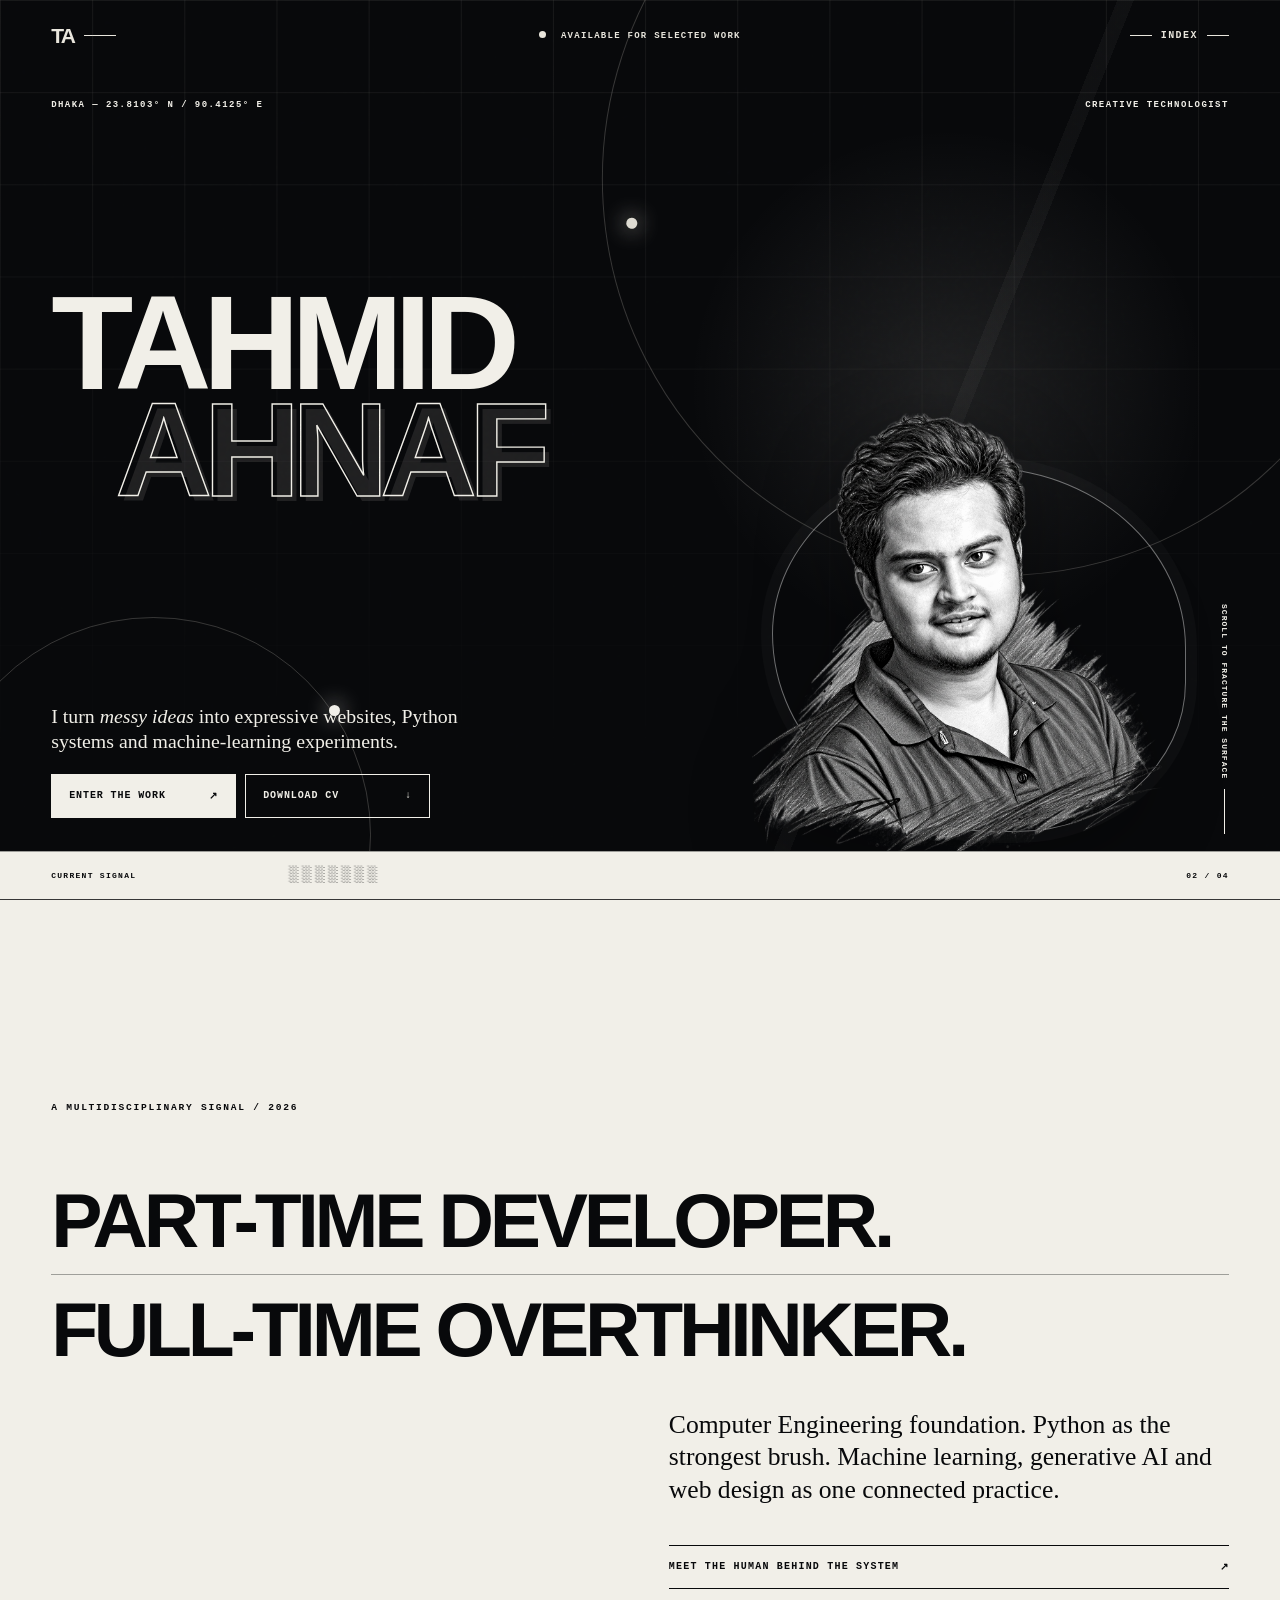
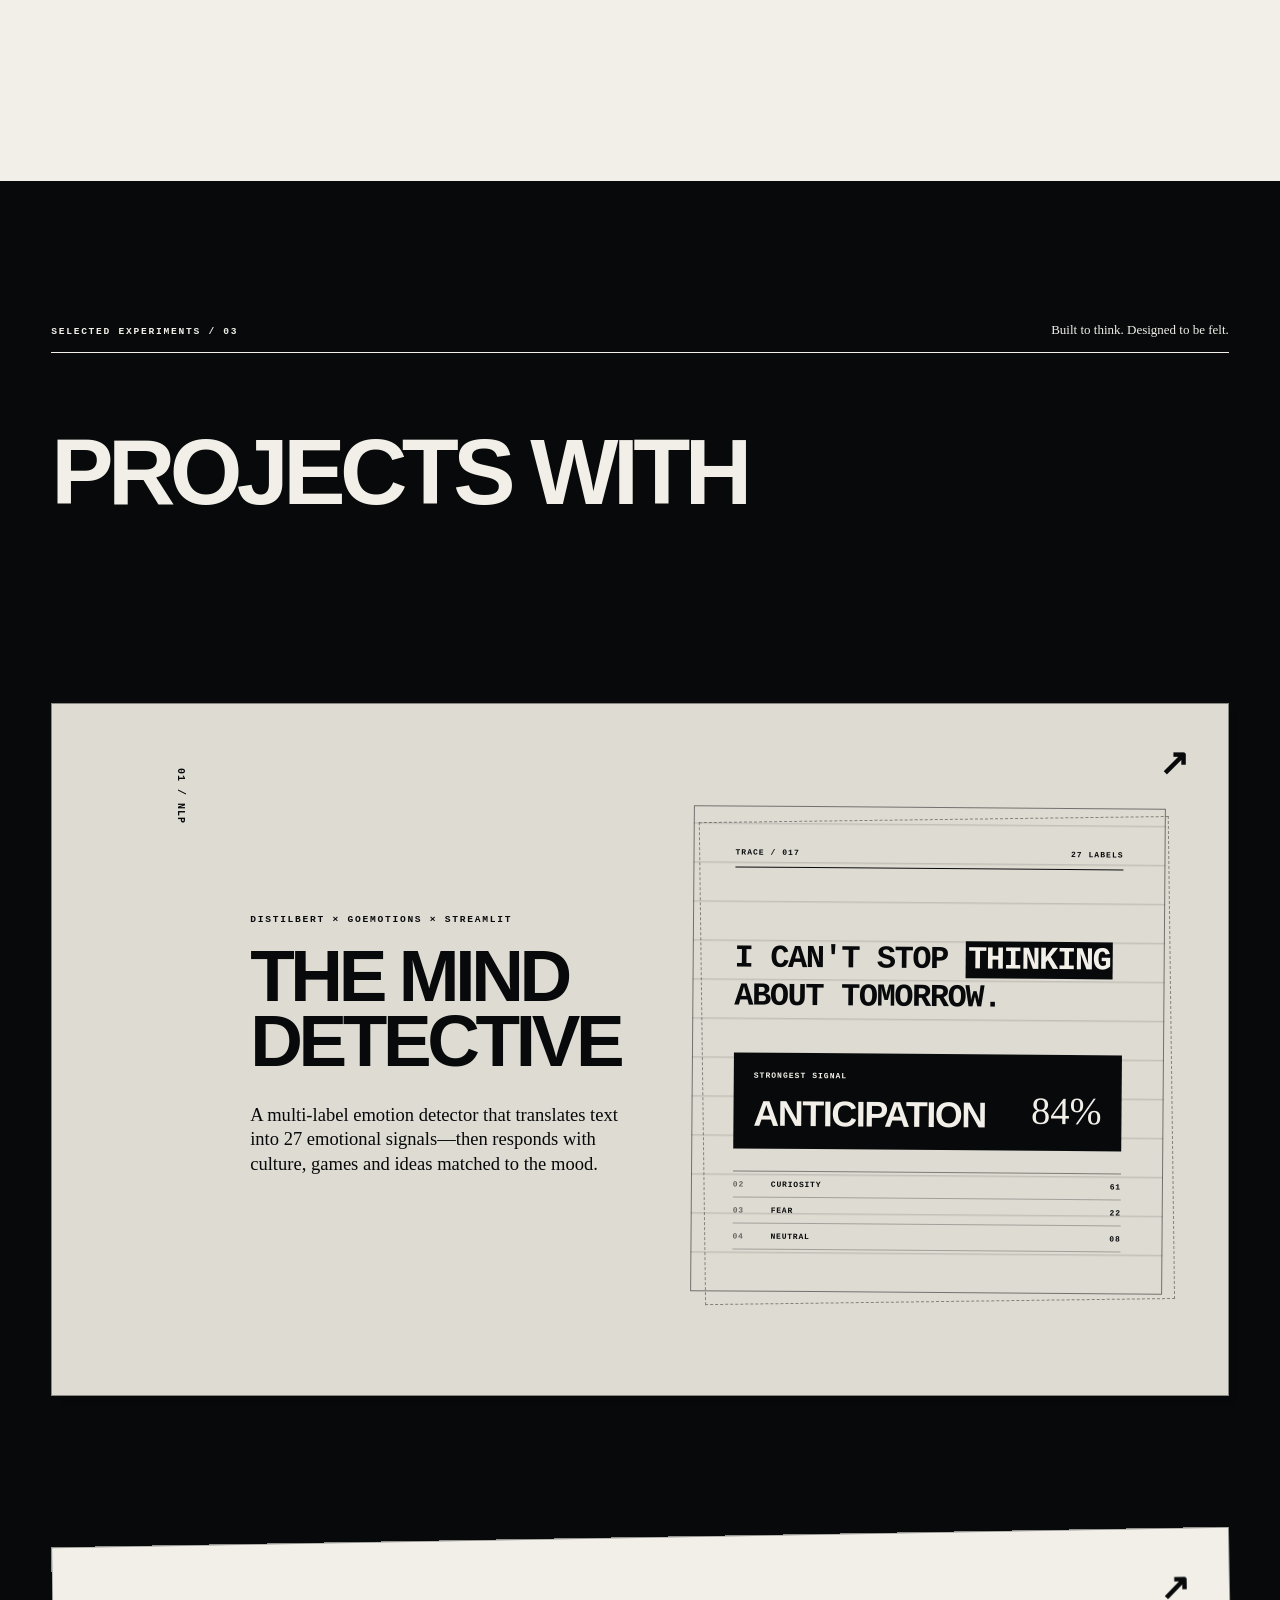
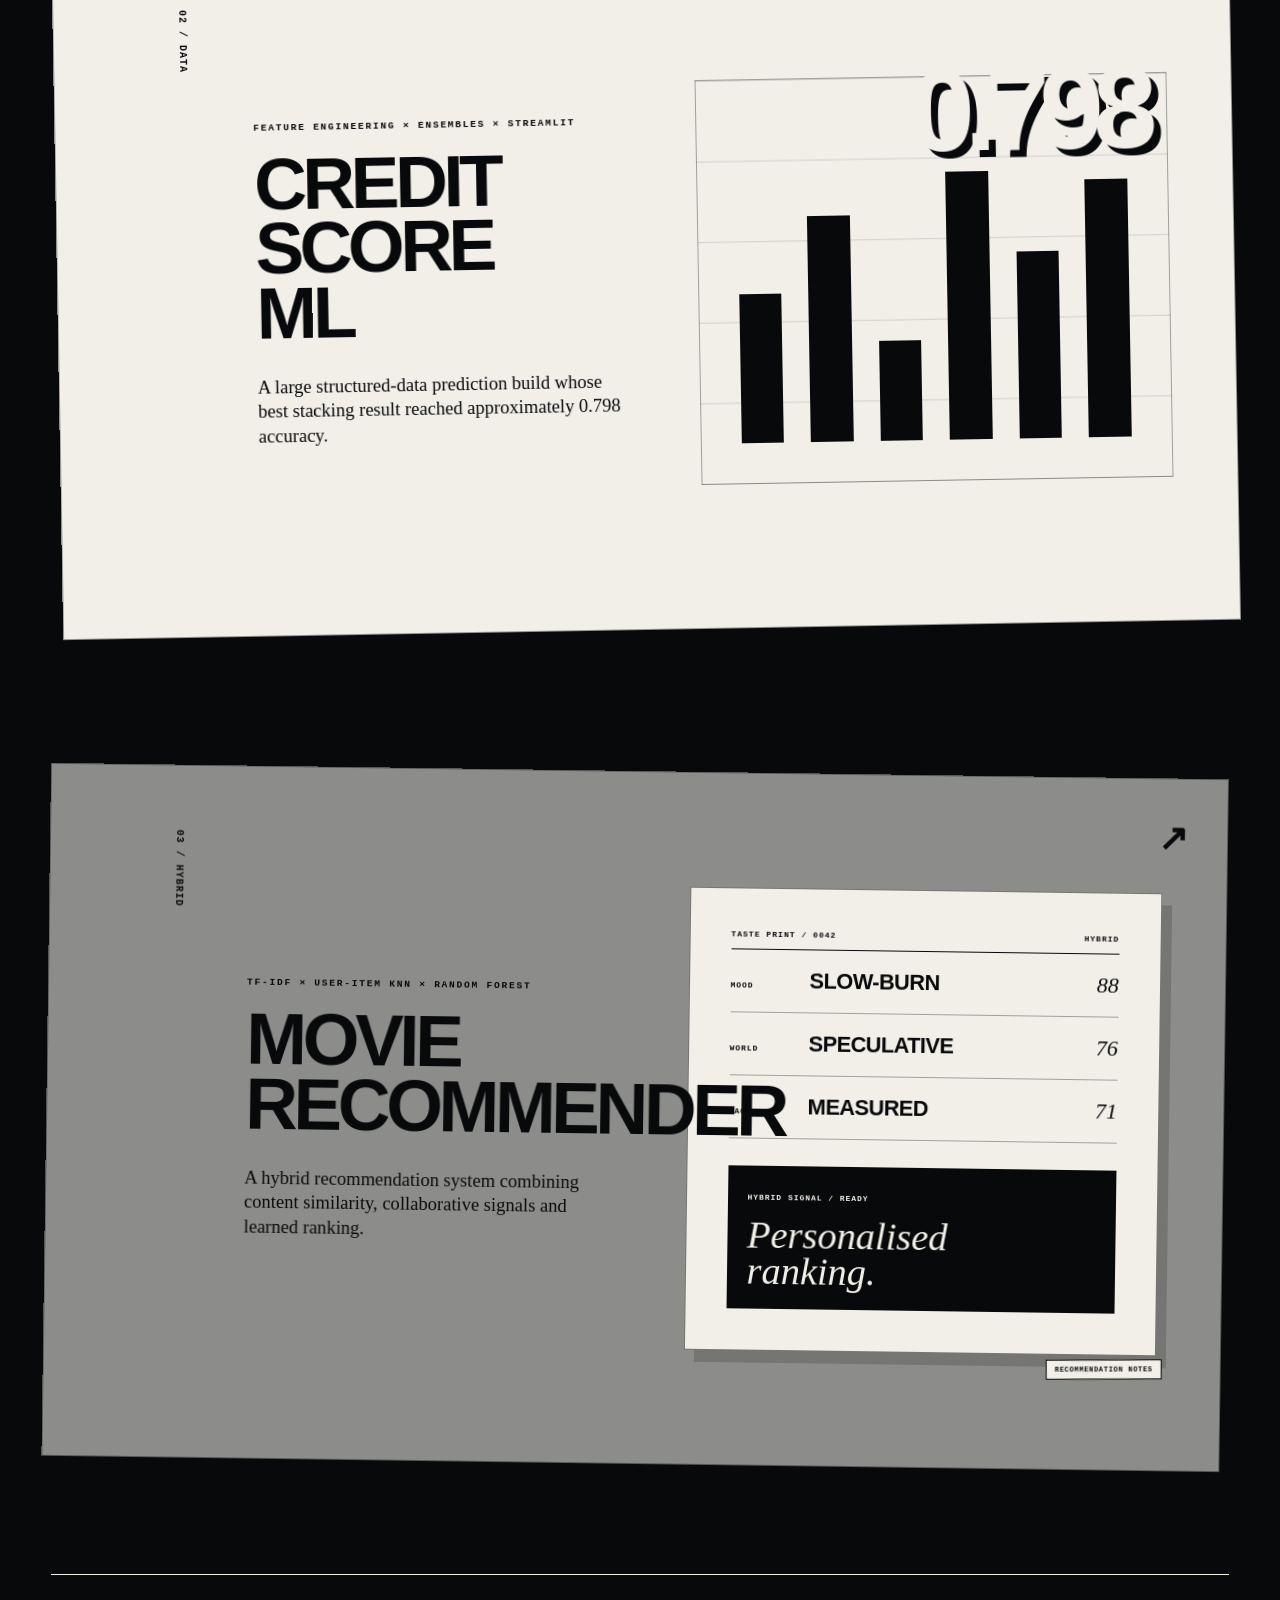
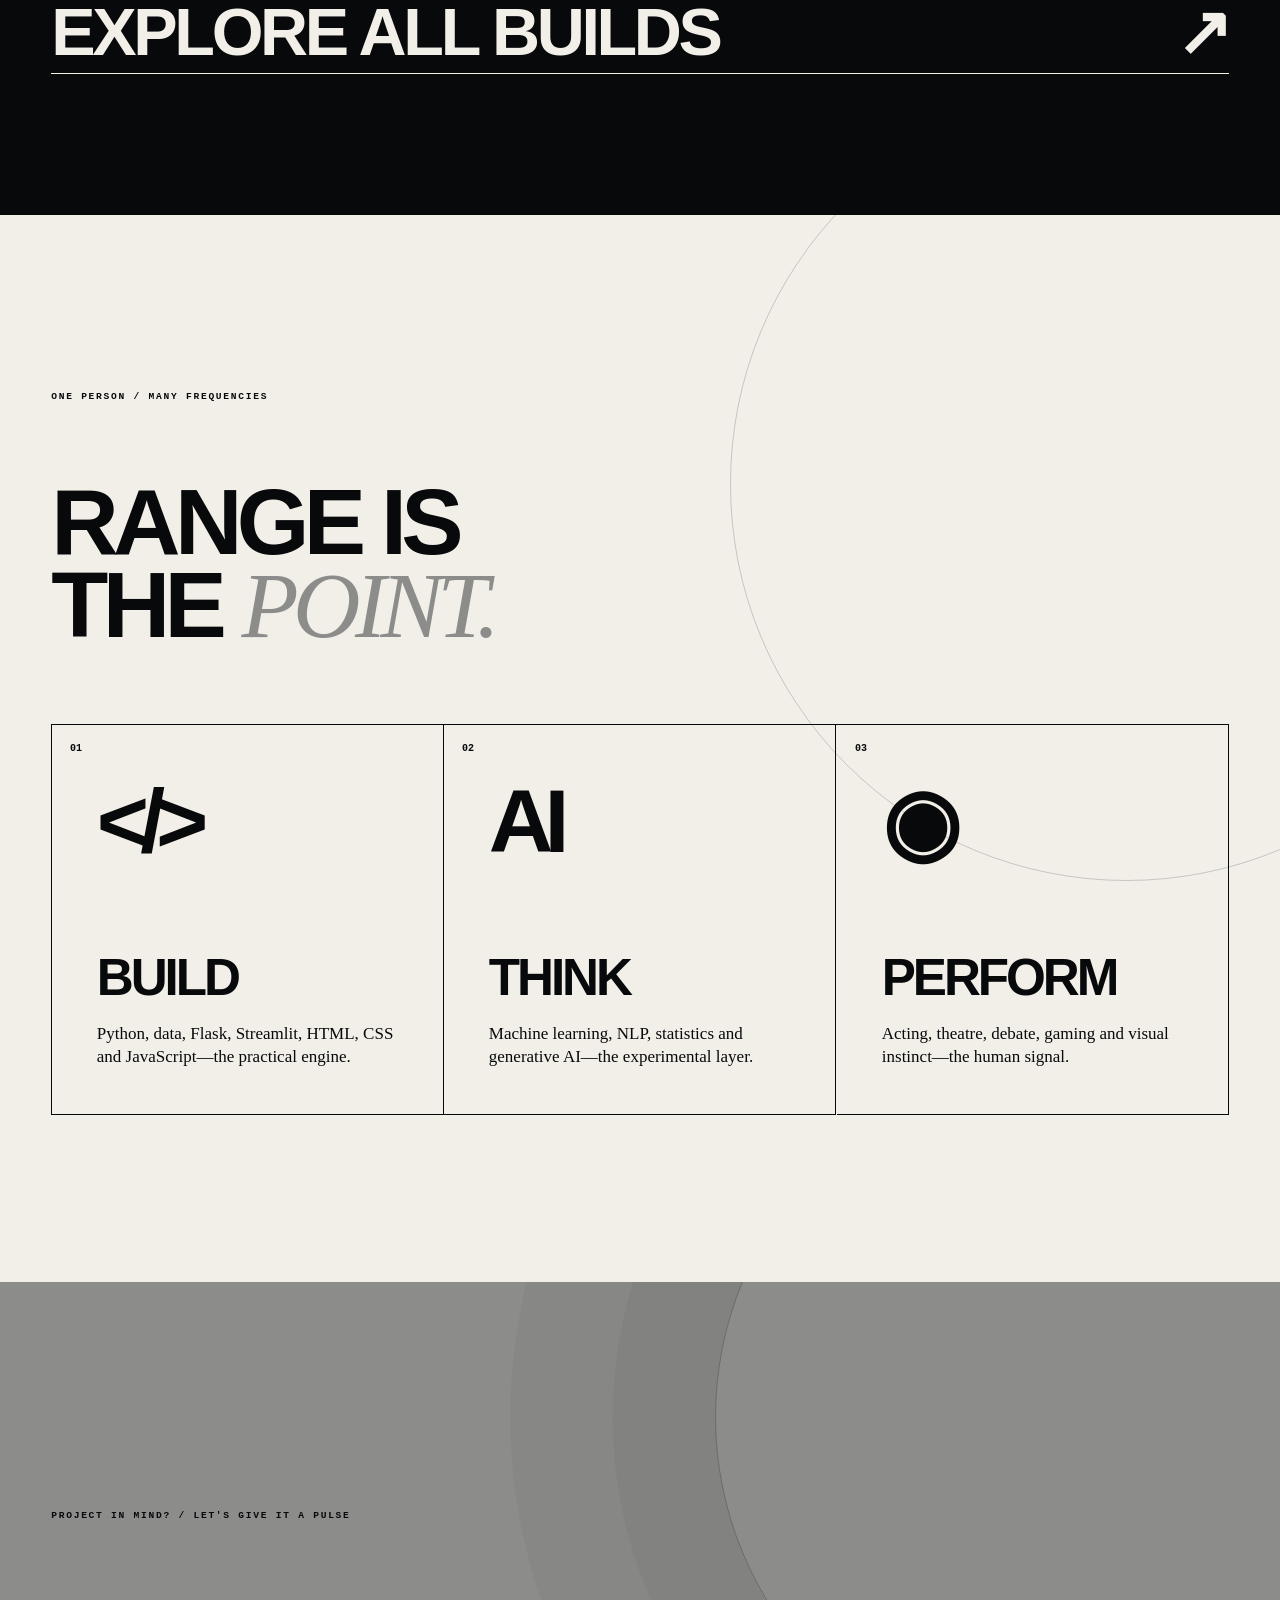
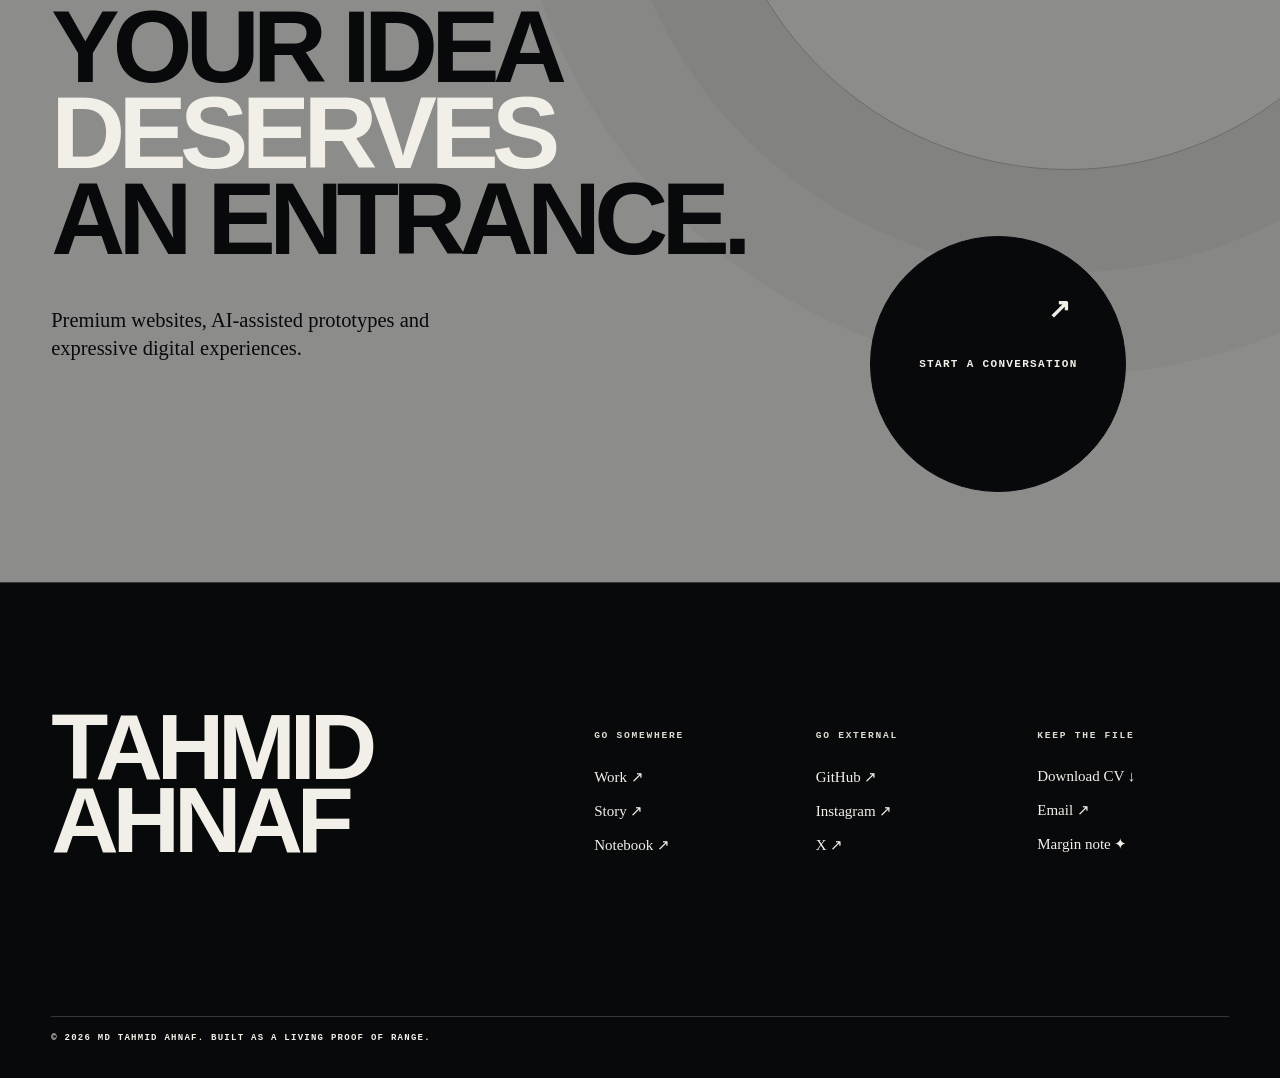
==== commit a7433c7e: "Add files via upload" ====
--- a/index.html
+++ b/index.html
@@ -1,379 +1,212 @@
-<!DOCTYPE html>
+<!doctype html>
 <html lang="en">
 <head>
-<meta charset="UTF-8">
-<meta name="viewport" content="width=device-width, initial-scale=1.0">
-<title>MD. Tahmid Ahnaf — Python Developer &amp; ML Enthusiast</title>
-<meta name="description" content="Portfolio of MD. Tahmid Ahnaf — Python developer and machine learning enthusiast. Projects, skills, hobbies and writing.">
-
-<link rel="preconnect" href="https://fonts.googleapis.com">
-<link rel="preconnect" href="https://fonts.gstatic.com" crossorigin>
-<link href="https://fonts.googleapis.com/css2?family=Fraunces:ital,opsz,wght@0,9..144,400;0,9..144,500;0,9..144,600;1,9..144,500&family=Inter:wght@400;500;600&family=Caveat:wght@500;600&display=swap" rel="stylesheet">
-
-<link rel="stylesheet" href="assets/css/style.css">
+  <meta charset="utf-8">
+  <meta name="viewport" content="width=device-width, initial-scale=1">
+  <meta name="theme-color" content="#08090b">
+  <meta name="description" content="MD Tahmid Ahnaf — creative technologist building expressive web experiences, Python systems and machine-learning prototypes.">
+  <meta property="og:title" content="MD Tahmid Ahnaf — Creative Technologist">
+  <meta property="og:description" content="A living sketchbook of AI, Python, machine learning, web experiences and creative range.">
+  <meta property="og:image" content="https://tahmidahnaf.com/assets/img/og.png">
+  <meta name="twitter:card" content="summary_large_image">
+  <title>MD Tahmid Ahnaf — Creative Technologist</title>
+  <link rel="icon" href="assets/img/favicon.svg" type="image/svg+xml">
+  <script>document.documentElement.classList.add('js')</script>
+  <link rel="stylesheet" href="assets/css/style.css">
 </head>
-<body>
-
-<!-- grain overlay -->
-<div class="grain" aria-hidden="true"></div>
-
-<!-- margin rule that runs the full page -->
-<div class="page-rule" aria-hidden="true"></div>
-
-<a class="skip-link" href="#main">Skip to content</a>
-
-<header class="nav" id="nav">
-  <a href="#top" class="nav-mark">TA</a>
-  <nav class="nav-links" aria-label="Primary">
-    <a href="#about">About</a>
-    <a href="#work">Work</a>
-    <a href="#writing">Writing</a>
-    <a href="#contact">Résumé</a>
-  </nav>
-  <button class="nav-toggle" id="navToggle" aria-label="Open menu" aria-expanded="false">
-    <span></span><span></span>
-  </button>
-</header>
-
-<main id="main">
-
-  <!-- ============ HERO ============ -->
-  <section class="hero" id="top">
-    <div class="hero-layer hero-bg" data-speed="0.15" aria-hidden="true">
-      <svg viewBox="0 0 1200 800" class="scribble scribble-a" preserveAspectRatio="xMidYMid slice">
-        <path d="M -50 620 C 150 560, 300 700, 480 600 S 800 500, 1000 610 S 1300 560 1300 560" />
-      </svg>
-      <svg viewBox="0 0 1200 800" class="scribble scribble-b" preserveAspectRatio="xMidYMid slice">
-        <path d="M 100 120 C 260 40, 420 160, 600 90 S 940 40, 1150 130" />
-      </svg>
+<body data-page="index">
+  <a class="skip-link" href="#main">Skip to the work</a>
+
+  <div class="loader" id="loader" role="status" aria-label="Drawing the portfolio">
+    <canvas class="loader-canvas" id="loaderCanvas" aria-hidden="true"></canvas>
+    <div class="loader-copy">
+      <span class="micro">ARTWORK 00 / THE FIRST MARK</span>
+      <p class="loader-word" aria-hidden="true"><span>DRAW</span><span>THINK</span><span>BUILD</span></p>
+      <div class="loader-meter"><i id="loaderMeter"></i></div>
+      <div class="loader-meta"><span id="loaderStatus">Sharpening graphite</span><b id="loaderCount">I</b></div>
     </div>
-
-    <div class="hero-layer hero-mid" data-speed="0.4" aria-hidden="true">
-      <span class="ink-ring ring-1"></span>
-      <span class="ink-ring ring-2"></span>
-    </div>
-
-    <div class="hero-content">
-      <p class="eyebrow reveal">Sketchbook — cover page</p>
-      <h1 class="hero-title">
-        <span class="reveal" style="--d:0">MD. Tahmid</span>
-        <span class="reveal hero-title-em" style="--d:1">Ahnaf</span>
+    <button class="loader-skip" id="loaderSkip" type="button">Skip intro</button>
+  </div>
+
+  <div class="noise" aria-hidden="true"></div>
+
+  <header class="site-nav" id="siteNav">
+    <a class="brand magnetic" href="index.html" aria-label="Tahmid Ahnaf home">
+      <span>TA</span><i></i>
+    </a>
+    <p class="nav-status"><span></span> Available for selected work</p>
+    <button class="menu-toggle magnetic" id="menuToggle" type="button" aria-expanded="false" aria-controls="menuPanel">
+      <span>Index</span><i></i><i></i>
+    </button>
+  </header>
+
+  <div class="menu-panel" id="menuPanel" aria-hidden="true">
+    <div class="menu-ghost" aria-hidden="true">INDEX</div>
+    <nav aria-label="Primary navigation">
+      <a href="index.html" aria-current="page"><sup>00</sup><span>Entrance</span><em>Enter the signal</em></a>
+      <a href="work.html"><sup>01</sup><span>Work</span><em>ML / AI / Web</em></a>
+      <a href="story.html"><sup>02</sup><span>Story</span><em>Experience / Archive</em></a>
+      <a href="notebook.html"><sup>03</sup><span>Notebook</span><em>Thoughts / Personality</em></a>
+    </nav>
+  </div>
+
+  <div class="route-wipe" aria-hidden="true"><span>TURNING THE PAGE</span></div>
+
+  <main id="main">
+    <section class="hero" aria-labelledby="heroTitle">
+      <div class="hero-grid" aria-hidden="true"></div>
+      <div class="orbit orbit-a"></div>
+      <div class="orbit orbit-b"></div>
+      <p class="hero-kicker reveal">DHAKA — 23.8103° N / 90.4125° E <span>CREATIVE TECHNOLOGIST</span></p>
+
+      <h1 class="hero-type" id="heroTitle">
+        <span class="type-line type-tahmid" data-scramble="TAHMID">TAHMID</span>
+        <span class="type-line type-ahnaf" data-scramble="AHNAF">AHNAF</span>
       </h1>
-      <p class="hero-role reveal" style="--d:2">Python developer, sometimes actor, full-time overthinker.</p>
-      <p class="hero-tag reveal" style="--d:3">Powered by coffee, fuelled by curiosity, still figuring the rest out on paper first.</p>
-      <div class="hero-cta reveal" style="--d:4">
-        <a href="#work" class="btn btn-primary">See the work</a>
-        <a href="#contact" class="btn btn-ghost">Get the résumé</a>
-      </div>
-    </div>
-
-    <div class="hero-layer hero-portrait" data-speed="-0.08">
-      <div class="portrait-frame">
+
+      <div class="hero-portrait-wrap">
+        <div class="portrait-halo"></div>
         <picture>
           <source srcset="assets/img/portrait.webp" type="image/webp">
-          <img src="assets/img/portrait.png" alt="Pencil-sketch portrait of Tahmid Ahnaf" class="portrait-img" width="1213" height="1292">
+          <img src="assets/img/portrait.png" width="1213" height="1292" alt="Graphite portrait of MD Tahmid Ahnaf">
         </picture>
-        <svg class="portrait-underline" viewBox="0 0 320 24" preserveAspectRatio="none" aria-hidden="true">
-          <path pathLength="1" d="M4 14 C 60 4, 120 20, 180 10 S 280 4, 316 12" />
-        </svg>
-      </div>
+      </div>
+
+      <div class="hero-statement reveal">
+        <p>I turn <em>messy ideas</em> into expressive websites, Python systems and machine-learning experiments.</p>
+        <div class="hero-actions">
+          <a class="action primary magnetic" data-cursor="ENTER" href="work.html"><span>Enter the work</span><b>↗</b></a>
+          <a class="action secondary magnetic" data-cursor="PDF" href="assets/documents/Tahmid_Ahnaf_Premium_Interactive_CV.pdf" download><span>Download CV</span><b>↓</b></a>
+        </div>
+      </div>
+
+      <div class="hero-skill-board" data-skill-board data-skills="Python|Machine Learning|AI-Assisted Design|Web Experiences">
+        <span class="board-label">CURRENT SIGNAL</span>
+        <strong class="board-display" data-skill-display aria-hidden="true">PYTHON</strong>
+        <span class="board-count" data-skill-count aria-hidden="true">01 / 04</span>
+        <span class="sr-only">Python, Machine Learning, AI-Assisted Design, and Web Experiences</span>
+      </div>
+
+      <a class="scroll-mark" href="#manifesto"><span>Scroll to fracture the surface</span><i></i></a>
+    </section>
+
+    <section class="manifesto" id="manifesto">
+      <p class="micro">A MULTIDISCIPLINARY SIGNAL / 2026</p>
+      <h2 class="manifesto-focus"><span>Part-time developer.</span><span>Full-time overthinker.</span></h2>
+      <p>Computer Engineering foundation. Python as the strongest brush. Machine learning, generative AI and web design as one connected practice.</p>
+      <a class="text-link" href="story.html">Meet the human behind the system <span>↗</span></a>
+    </section>
+
+    <section class="featured" aria-labelledby="featuredTitle">
+      <div class="section-topline">
+        <p class="micro">SELECTED EXPERIMENTS / 03</p>
+        <p>Built to think. Designed to be felt.</p>
+      </div>
+      <h2 class="mega-title" id="featuredTitle">PROJECTS WITH<br><span>A PULSE.</span></h2>
+
+      <div class="feature-stack">
+        <a class="feature-card feature-cyan" href="work.html#mind-detective" data-cursor="CASE 01">
+          <div class="feature-index">01 / NLP</div>
+          <div class="feature-copy">
+            <p class="micro">DISTILBERT × GOEMOTIONS × STREAMLIT</p>
+            <h3>The Mind<br>Detective</h3>
+            <p>A multi-label emotion detector that translates text into 27 emotional signals—then responds with culture, games and ideas matched to the mood.</p>
+          </div>
+          <div class="emotion-ledger" aria-hidden="true">
+            <div class="ledger-meta"><span>TRACE / 017</span><span>27 LABELS</span></div>
+            <blockquote>I CAN'T STOP <mark>THINKING</mark><br>ABOUT TOMORROW.</blockquote>
+            <div class="ledger-verdict"><small>STRONGEST SIGNAL</small><strong>ANTICIPATION</strong><b>84%</b></div>
+            <div class="ledger-candidates">
+              <span><i>02</i>CURIOSITY <b>61</b></span>
+              <span><i>03</i>FEAR <b>22</b></span>
+              <span><i>04</i>NEUTRAL <b>08</b></span>
+            </div>
+          </div>
+          <b class="feature-arrow">↗</b>
+        </a>
+
+        <a class="feature-card feature-orange" href="work.html#credit-score" data-cursor="CASE 02">
+          <div class="feature-index">02 / DATA</div>
+          <div class="feature-copy">
+            <p class="micro">FEATURE ENGINEERING × ENSEMBLES × STREAMLIT</p>
+            <h3>Credit Score<br>ML</h3>
+            <p>A large structured-data prediction build whose best stacking result reached approximately 0.798 accuracy.</p>
+          </div>
+          <div class="score-machine" aria-hidden="true">
+            <i style="--h:46%"></i><i style="--h:70%"></i><i style="--h:31%"></i><i style="--h:83%"></i><i style="--h:58%"></i><i style="--h:79.8%"></i>
+            <strong>0.798</strong>
+          </div>
+          <b class="feature-arrow">↗</b>
+        </a>
+
+        <a class="feature-card feature-violet" href="work.html#movie-recommender" data-cursor="CASE 03">
+          <div class="feature-index">03 / HYBRID</div>
+          <div class="feature-copy">
+            <p class="micro">TF-IDF × USER-ITEM KNN × RANDOM FOREST</p>
+            <h3>Movie<br>Recommender</h3>
+            <p>A hybrid recommendation system combining content similarity, collaborative signals and learned ranking.</p>
+          </div>
+          <div class="taste-sheet" aria-hidden="true">
+            <div class="taste-sheet-head"><span>TASTE PRINT / 0042</span><b>HYBRID</b></div>
+            <div class="taste-sheet-row"><small>MOOD</small><strong>SLOW-BURN</strong><i>88</i></div>
+            <div class="taste-sheet-row"><small>WORLD</small><strong>SPECULATIVE</strong><i>76</i></div>
+            <div class="taste-sheet-row"><small>PACE</small><strong>MEASURED</strong><i>71</i></div>
+            <div class="taste-sheet-pick"><small>HYBRID SIGNAL / READY</small><strong>Personalised<br>ranking.</strong></div>
+          </div>
+          <b class="feature-arrow">↗</b>
+        </a>
+      </div>
+
+      <a class="giant-link" href="work.html" data-cursor="ALL WORK"><span>Explore all builds</span><i>↗</i></a>
+    </section>
+
+    <section class="range" aria-labelledby="rangeTitle">
+      <div class="range-orbit" aria-hidden="true"><i></i><i></i><i></i></div>
+      <p class="micro">ONE PERSON / MANY FREQUENCIES</p>
+      <h2 class="mega-title" id="rangeTitle">RANGE IS<br>THE <em>POINT.</em></h2>
+      <div class="range-grid">
+        <article data-mode="01">
+          <span class="mode-icon">&lt;/&gt;</span>
+          <h3>Build</h3>
+          <p>Python, data, Flask, Streamlit, HTML, CSS and JavaScript—the practical engine.</p>
+        </article>
+        <article data-mode="02">
+          <span class="mode-icon">AI</span>
+          <h3>Think</h3>
+          <p>Machine learning, NLP, statistics and generative AI—the experimental layer.</p>
+        </article>
+        <article data-mode="03">
+          <span class="mode-icon">◉</span>
+          <h3>Perform</h3>
+          <p>Acting, theatre, debate, gaming and visual instinct—the human signal.</p>
+        </article>
+      </div>
+    </section>
+
+    <section class="home-contact" aria-labelledby="contactTitle">
+      <p class="micro">PROJECT IN MIND? / LET'S GIVE IT A PULSE</p>
+      <h2 id="contactTitle">YOUR IDEA<br><span>DESERVES</span><br>AN ENTRANCE.</h2>
+      <a class="contact-orb magnetic" href="mailto:tahmid.ahnaf.arnob@gmail.com" data-cursor="WRITE"><span>Start a conversation</span><b>↗</b></a>
+      <p class="contact-note">Premium websites, AI-assisted prototypes and expressive digital experiences.</p>
+    </section>
+  </main>
+
+  <footer class="site-footer">
+    <div class="footer-name">TAHMID<br>AHNAF</div>
+    <div class="footer-columns">
+      <div><span class="micro">GO SOMEWHERE</span><a href="work.html">Work ↗</a><a href="story.html">Story ↗</a><a href="notebook.html">Notebook ↗</a></div>
+      <div><span class="micro">GO EXTERNAL</span><a href="https://github.com/Ta-Ahnaf" target="_blank" rel="noopener">GitHub ↗</a><a href="https://www.instagram.com/_ta_arnob_/" target="_blank" rel="noopener">Instagram ↗</a><a href="https://x.com/TAHMIDAHNAFARN1" target="_blank" rel="noopener">X ↗</a></div>
+      <div><span class="micro">KEEP THE FILE</span><a href="assets/documents/Tahmid_Ahnaf_Premium_Interactive_CV.pdf" download>Download CV ↓</a><a href="mailto:tahmid.ahnaf.arnob@gmail.com">Email ↗</a><button class="dedication-trigger" type="button" data-dedication>Margin note ✦</button></div>
     </div>
-
-    <button class="scroll-cue" id="scrollCue" aria-label="Scroll to content">
-      <span>scroll</span>
-      <svg width="10" height="16" viewBox="0 0 10 16" fill="none"><path d="M5 0v14M1 10l4 4 4-4" stroke="currentColor" stroke-width="1.4" stroke-linecap="round" stroke-linejoin="round"/></svg>
-    </button>
-  </section>
-
-  <!-- ============ ABOUT ============ -->
-  <section class="section" id="about">
-    <div class="margin-tab reveal"><span>Field notes — origin</span></div>
-    <div class="section-inner about-grid">
-      <div class="about-copy">
-        <h2 class="section-title reveal">Contemplative<span class="dot">.</span></h2>
-        <p class="reveal">That's the word that fits best — curious, a little introverted, and never quite able to take life too seriously. Born in 2002, I grew up asking questions faster than anyone around me could answer them. These days Artificial Intelligence keeps that curiosity fed.</p>
-        <p class="reveal">After my SSC I completed a Diploma in Computer Engineering, while spending just as much energy on debating, acting, poetry and stage performances on the side. Somewhere along the way — between editing silly videos for friends and losing hours to story-driven games — coding stopped being a subject and became the thing I actually wanted to do.</p>
-        <p class="reveal">I've paused my academic path for now to explore new experiences, pick up fresh skills, and get ready for the next chapter of my education abroad. My approach is simple: when I love something, I don't have to force it — I just do it, and I learn fast because of it. When the interest isn't there, I'm honest about that too.</p>
-        <div class="about-facts reveal">
-          <div><span class="fact-num">2002</span><span class="fact-label">Born</span></div>
-          <div><span class="fact-num">2023</span><span class="fact-label">Diploma, Computer Engineering</span></div>
-          <div><span class="fact-num">'23</span><span class="fact-label">Backend dev, Brain Station 23</span></div>
-        </div>
-      </div>
-      <div class="about-aside" aria-hidden="true">
-        <svg viewBox="0 0 220 260" class="doodle doodle-baby">
-          <path d="M60 40 C 40 20, 60 0, 90 10 C 110 -2, 140 15, 130 40 C 150 55, 140 90, 110 95 C 115 120, 90 130, 75 115 C 45 125, 25 95, 45 75 C 25 60, 35 35, 60 40 Z" />
-          <circle cx="88" cy="60" r="18"/>
-        </svg>
-      </div>
-    </div>
-  </section>
-
-  <!-- ============ SKILLS ============ -->
-  <section class="section section-dark" id="toolkit">
-    <div class="margin-tab margin-tab-light reveal"><span>The toolkit</span></div>
-    <div class="section-inner skills-grid">
-      <div class="skills-copy">
-        <h2 class="section-title light reveal">Every tool, another sketch on the same canvas.</h2>
-        <p class="reveal">It started with jokes — stretching faces in Photoshop and messing around in Premiere Pro to make friends laugh. That playful habit turned into a real interest in creating things.</p>
-        <p class="reveal">Then came Python, which is still my strongest brush — I use it daily to break down problems and turn messy ideas into working solutions, with Pandas, PyTorch and TensorFlow opening the door to machine learning and NLP. Git &amp; GitHub became my notebook: every messy draft and polished version, stored and shared.</p>
-      </div>
-      <div class="skills-bars">
-        <div class="skill reveal">
-          <div class="skill-head"><span>Python</span><span class="skill-pct">90%</span></div>
-          <div class="skill-track"><div class="skill-fill" style="--v:90%"></div></div>
-        </div>
-        <div class="skill reveal">
-          <div class="skill-head"><span>Problem Solving / Algorithms</span><span class="skill-pct">85%</span></div>
-          <div class="skill-track"><div class="skill-fill" style="--v:85%"></div></div>
-        </div>
-        <div class="skill reveal">
-          <div class="skill-head"><span>Git &amp; GitHub</span><span class="skill-pct">75%</span></div>
-          <div class="skill-track"><div class="skill-fill" style="--v:75%"></div></div>
-        </div>
-        <div class="skill reveal">
-          <div class="skill-head"><span>Machine Learning</span><span class="skill-pct">70%</span></div>
-          <div class="skill-track"><div class="skill-fill" style="--v:70%"></div></div>
-        </div>
-        <div class="skill reveal">
-          <div class="skill-head"><span>HTML, CSS, JavaScript</span><span class="skill-pct">55%</span></div>
-          <div class="skill-track"><div class="skill-fill" style="--v:55%"></div></div>
-        </div>
-      </div>
-    </div>
-  </section>
-
-  <!-- ============ PROJECTS ============ -->
-  <section class="section" id="work">
-    <div class="margin-tab reveal"><span>Case files</span></div>
-    <div class="section-inner">
-      <h2 class="section-title reveal">Projects</h2>
-      <p class="section-lede reveal">A mix of machine-learning experiments and small full-stack builds — some polished, some very much still lab notes.</p>
-
-      <div class="project-list">
-        <article class="project reveal">
-          <div class="project-num">01</div>
-          <div class="project-body">
-            <h3>The Mind Detective</h3>
-            <p class="project-role">Emotion-detection web app · Python, DistilBERT, Streamlit</p>
-            <p>Reads what you write, runs it through a DistilBERT model trained on the GoEmotions dataset (27 emotions plus neutral), and tells you the most likely emotion behind it — then suggests games, movies, activities and books to match your mood. The backend, from data prep to training and saving the model, was built from scratch; the frontend leaned on AI assistance to move fast.</p>
-            <div class="project-links">
-              <a href="https://the-mind-detective-2tu6xufnajappymjutpuid9.streamlit.app/" class="tag-link" target="_blank" rel="noopener">Try the app ↗</a>
-              <a href="#tmdd-detail" class="tag-link tag-link-quiet">Read more</a>
-            </div>
-          </div>
-        </article>
-
-        <article class="project reveal">
-          <div class="project-num">02</div>
-          <div class="project-body">
-            <h3>Pima Diabetes App</h3>
-            <p class="project-role">Prediction app · Python, Flask</p>
-            <p>A Flask web app that predicts diabetes risk using the Pima Indians Diabetes Dataset. Users enter health metrics — glucose, blood pressure, BMI, age — and get a prediction back from the trained model.</p>
-            <div class="project-links">
-              <a href="https://github.com/Ta-Ahnaf/pima-diabetes-app" class="tag-link" target="_blank" rel="noopener">View repo ↗</a>
-            </div>
-          </div>
-        </article>
-
-        <article class="project reveal">
-          <div class="project-num">03</div>
-          <div class="project-body">
-            <h3>Other Experiments</h3>
-            <p class="project-role">Smaller GitHub projects · classifiers, regression, web apps</p>
-            <p>A collection of smaller machine-learning experiments and web builds, including a boosting-based cancer classifier, a cancer regression model, a simple bank management system, and a couple of KNN walkthroughs.</p>
-            <div class="project-links">
-              <a href="https://github.com/Ta-Ahnaf?tab=repositories" class="tag-link" target="_blank" rel="noopener">View on GitHub ↗</a>
-            </div>
-          </div>
-        </article>
-      </div>
-
-      <div class="project-detail" id="tmdd-detail">
-        <div class="project-detail-inner reveal">
-          <p class="eyebrow">Project summary — The Mind Detective</p>
-          <p>After finishing a machine learning course, I wanted to go deeper than the coursework — that's where the idea for an emotion detector came from. I chose the GoEmotions dataset as the foundation, a rich set of 27 emotions plus neutral, and trained a DistilBERT model to classify emotion from text, saving the model and tokenizer with Hugging Face's <code>save_pretrained</code>.</p>
-          <p>The backend — data prep, training, saving the model — was built entirely from scratch. For the frontend, I leaned heavily on ChatGPT to speed things up and polish the interface. Once deployed on Streamlit, the first predictions came back as raw class numbers like <code>class_9</code>; mapping those back to real emotion names let the app finally speak plain language: <em>"You are feeling joy."</em></p>
-          <p>The result is a clean, simple web app that reads text, understands it through a trained model, and responds with the most likely emotion behind it — a mix of real backend work and some handy AI-powered assistance on the front end.</p>
-        </div>
-      </div>
-    </div>
-  </section>
-
-  <!-- ============ HOBBIES ============ -->
-  <section class="section section-tint" id="hobbies">
-    <div class="margin-tab reveal"><span>Off duty</span></div>
-    <div class="section-inner">
-      <h2 class="section-title reveal">Hobbies</h2>
-      <div class="hobby-grid">
-        <div class="hobby reveal">
-          <h3>Talking to myself</h3>
-          <p>One of my more unusual habits — I walk around explaining things out loud. If I see something online I disagree with, I instantly build the counter-argument in my head. It keeps my thinking sharp, playful and a little bit combative.</p>
-        </div>
-        <div class="hobby reveal">
-          <h3>Story-driven games</h3>
-          <p>Games filled with depth, creativity and symbolism are more than entertainment to me — they're interactive stories that inspire imagination and emotion. I find myself picking apart their hidden layers long after I've put the controller down.</p>
-        </div>
-        <div class="hobby reveal">
-          <h3>Debate</h3>
-          <p>My journey with debate began at 12, through Fulkuri, a national-level organization. Competing on that stage gave me the confidence to express ideas clearly, sharpened my logical thinking, and gave me a genuine taste for national-level competition.</p>
-        </div>
-        <div class="hobby reveal">
-          <h3>Acting</h3>
-          <p>I started acting at 10, inspired by Shah Rukh Khan and later Barry Evans, and performed regularly from school stages up to national platforms. The most memorable moment came on August 12, 2022 — winning Best Actor at the National Theatre Competition organized by SOSAS, and receiving the award from actor and activist Ilias Kanchan.</p>
-        </div>
-      </div>
-    </div>
-  </section>
-
-  <!-- ============ ACHIEVEMENTS ============ -->
-  <section class="section" id="achievements">
-    <div class="margin-tab reveal"><span>Trophy case</span></div>
-    <div class="section-inner">
-      <h2 class="section-title reveal">Achievements</h2>
-      <ul class="timeline">
-        <li class="reveal">
-          <span class="timeline-year">2022</span>
-          <div class="timeline-body">
-            <h3>Best Actor — National Theatre Competition, SOSAS</h3>
-            <p>Honoured for a stage performance recognised at the national level.</p>
-          </div>
-        </li>
-        <li class="reveal">
-          <span class="timeline-year">2018</span>
-          <div class="timeline-body">
-            <h3>Best Solo Actor — 44th Fulkuri Anniversary</h3>
-            <p>Recognised for outstanding dramatic expression and stage presence.</p>
-          </div>
-        </li>
-        <li class="reveal">
-          <span class="timeline-year">2018</span>
-          <div class="timeline-body">
-            <h3>Opposition Leader — Fulkuri Leadership Camp</h3>
-            <p>Promoted to Opposition Leader, strengthening debate and organisational leadership skills.</p>
-          </div>
-        </li>
-        <li class="reveal">
-          <span class="timeline-year">2018</span>
-          <div class="timeline-body">
-            <h3>Field Work Excellence — Fulkuri Leadership Camp</h3>
-            <p>Recognised as exceptionally skilled in field work and parades — discipline, teamwork and execution.</p>
-          </div>
-        </li>
-        <li class="reveal">
-          <span class="timeline-year">2017</span>
-          <div class="timeline-body">
-            <h3>Opposition Whip — Fulkuri Leadership Camp</h3>
-            <p>Took on debate and leadership responsibilities as Opposition Whip.</p>
-          </div>
-        </li>
-        <li class="reveal">
-          <span class="timeline-year">2014</span>
-          <div class="timeline-body">
-            <h3>Member of Parliament — Fulkuri Model Child Parliament</h3>
-            <p>Served as Shongshodiyo Shodossho, practising leadership and debate at a very young age.</p>
-          </div>
-        </li>
-        <li class="reveal">
-          <span class="timeline-year">—</span>
-          <div class="timeline-body">
-            <h3>Academic Awards</h3>
-            <p>Several school-year awards for consistent performance and dedication.</p>
-          </div>
-        </li>
-      </ul>
-      <p class="timeline-quote reveal">"These are just material things. The real award is the experience I gained along the way."</p>
-    </div>
-  </section>
-
-  <!-- ============ BLOG ============ -->
-  <section class="section section-dark" id="writing">
-    <div class="margin-tab margin-tab-light reveal"><span>Notebook margins</span></div>
-    <div class="section-inner">
-      <h2 class="section-title light reveal">Things I've written down</h2>
-      <div class="blog-list">
-
-        <article class="blog-post reveal">
-          <h3>Do not be sorry, be better</h3>
-          <p>Kratos said this once, and it captures exactly how I feel about the word "sorry." If you've messed something up in my life, don't drown me in apologies — fix it, or leave me the space to fix it myself. Repeating "sorry" only keeps the mistake alive in my head. What I actually need is peace, and the room to heal in my own way — forgiveness only becomes real once I feel it, not once it's been said enough times.</p>
-        </article>
-
-        <article class="blog-post reveal">
-          <h3>Don't set a destination, set a direction</h3>
-          <p>If I say I want to reach Amsterdam, what happens the moment I get there? Instead, pick a direction — let your goal be moving west simply because you love going west. Every step toward it becomes a success on its own, and even after "arriving" there's always more west to explore. Love the journey, not just the destination, and you'll find better experiences — and better company — along the way.</p>
-        </article>
-
-        <article class="blog-post reveal">
-          <h3>Video games are the best storytelling medium right now</h3>
-          <p>Fiction has always been about the experience. When film first showed audiences a train pulling into a station, people reportedly panicked — a level of immersion books alone couldn't touch. For a long time film held that crown. Now I think games have taken it: they don't just tell you a story, they let you live it, choose it, and shape how it ends.</p>
-        </article>
-
-        <article class="blog-post reveal">
-          <h3>You don't need to be serious</h3>
-          <p>Discipline needs seriousness — the maturity to keep emotion from derailing a goal. But when your emotions actually support the goal you're chasing, seriousness quietly disappears. You stop forcing it. You think about it all day, do it without hesitation, and genuinely enjoy every part of it. That's when passion turns effortless.</p>
-        </article>
-
-        <article class="blog-post reveal">
-          <h3>Horses over dogs</h3>
-          <p>Dogs are amazing — genuinely my third favourite animal — but horses take the top spot for me. They've carried people into war, stood on the battlefield, and helped bring the injured home. The trust built with a horse in a life-and-death moment sits on a different level entirely. Mostly, though, I just love horses. No further logic required.</p>
-        </article>
-
-      </div>
-    </div>
-  </section>
-
-  <!-- ============ RESUME / CONTACT ============ -->
-  <section class="section" id="contact">
-    <div class="margin-tab reveal"><span>The paperwork</span></div>
-    <div class="section-inner resume-grid">
-      <div class="resume-copy">
-        <h2 class="section-title reveal">Let's make it official.</h2>
-        <p class="reveal">Aspiring Python developer with a strong foundation in programming and a growing interest in machine learning — looking to contribute to real-world projects and grow into a proficient AI &amp; data-driven developer.</p>
-
-        <div class="resume-facts reveal">
-          <div>
-            <h4>Experience</h4>
-            <p>Brain Station 23 — Python &amp; Django backend development, since July 2023.</p>
-          </div>
-          <div>
-            <h4>Education</h4>
-            <p>Diploma in Engineering, Munshiganj Polytechnic Institute (2019–2023) · SSC, Hazi Pandey Ali High School (2017–2019).</p>
-          </div>
-          <div>
-            <h4>Languages</h4>
-            <p>Bengali (native) · English (advanced)</p>
-          </div>
-        </div>
-
-        <div class="hero-cta reveal">
-          <a href="assets/Tahmid_Ahnaf_Resume.pdf" class="btn btn-primary" download>Download résumé (PDF)</a>
-          <a href="mailto:ta.arnob@gmail.com" class="btn btn-ghost">ta.arnob@gmail.com</a>
-        </div>
-      </div>
-      <div class="resume-aside reveal" aria-hidden="true">
-        <svg viewBox="0 0 200 260" class="doodle doodle-book">
-          <rect x="20" y="20" width="160" height="210" rx="4"/>
-          <path d="M20 30 h160 M40 60 h100 M40 80 h120 M40 100 h90 M40 130 h110 M40 150 h70"/>
-        </svg>
-      </div>
-    </div>
-  </section>
-
-</main>
-
-<footer class="site-footer">
-  <div class="section-inner footer-inner">
-    <div class="footer-links">
-      <a href="https://github.com/Ta-Ahnaf" target="_blank" rel="noopener">GitHub</a>
-      <a href="https://www.instagram.com/_ta_arnob_/" target="_blank" rel="noopener">Instagram</a>
-      <a href="https://x.com/TAHMIDAHNAFARN1" target="_blank" rel="noopener">X</a>
-      <a href="mailto:ta.arnob@gmail.com">Email</a>
-      <a href="assets/Tahmid_Ahnaf_Resume.pdf" download>Résumé</a>
-    </div>
-    <p class="footer-copy">© 2026 MD. Tahmid Ahnaf. All Rights Reserved.</p>
-  </div>
-</footer>
-
-<script src="assets/js/main.js"></script>
+    <p class="footer-legal">© 2026 MD Tahmid Ahnaf. Built as a living proof of range.</p>
+  </footer>
+
+  <dialog class="dedication" id="dedication">
+    <button type="button" aria-label="Close dedication" data-close-dedication>×</button>
+    <p class="micro">A QUIET LINE IN THE MARGIN</p>
+    <blockquote>This sketch theme is a small dedication to Arju Fupi, Afsana Fupi and Annie Fupi. I grew up watching them draw, and they were so good at it that they made me fall in love with sketching. I was always bad at sketching myself—so I made a website instead.</blockquote>
+  </dialog>
+
+  <script src="assets/js/main.js"></script>
 </body>
 </html>
--- a/assets/css/style.css
+++ b/assets/css/style.css
@@ -1,394 +1,485 @@
-/* =========================================================
-   MD. Tahmid Ahnaf — Portfolio
-   Design concept: a personal sketchbook, flipped through.
-   Tokens
-   ========================================================= */
-:root{
-  --paper:        #eeeae0;
-  --paper-deep:   #e4dfd0;
-  --ink:          #1b1b1a;
-  --ink-soft:     #504b42;
-  --ink-faint:    #8a8578;
-  --line:         #d4cebb;
-  --accent:       #2f4b8c;   /* notebook-blue ink */
-  --accent-soft:  #2f4b8c22;
-  --red:          #a83f30;   /* red-pen annotation, used sparingly */
-  --paper-dark:   #23211c;   /* ink section background */
-  --paper-dark-2: #2c2a23;
-  --cream-on-dark:#efe9d8;
-
-  --font-display: 'Fraunces', Georgia, serif;
-  --font-body:    'Inter', -apple-system, Segoe UI, sans-serif;
-  --font-hand:    'Caveat', cursive;
-
-  --container: 1120px;
-  --gutter: clamp(1.25rem, 5vw, 4rem);
-  --radius: 3px;
-
-  --ease: cubic-bezier(.22,.7,.2,1);
-}
-
-*, *::before, *::after{ box-sizing: border-box; }
-html{ scroll-behavior: smooth; }
-@media (prefers-reduced-motion: reduce){
-  html{ scroll-behavior: auto; }
-  *{ animation-duration: 0.01ms !important; animation-iteration-count: 1 !important; transition-duration: 0.01ms !important; }
-}
-
-body{
-  margin: 0;
-  background: var(--paper);
-  color: var(--ink);
-  font-family: var(--font-body);
-  font-size: 16px;
-  line-height: 1.6;
-  -webkit-font-smoothing: antialiased;
-  overflow-x: hidden;
-}
-
-img{ max-width: 100%; display: block; }
-a{ color: inherit; }
-code{ font-family: 'SFMono-Regular', Menlo, monospace; background: #00000010; padding: .1em .35em; border-radius: 3px; font-size: .9em; }
-
-::selection{ background: var(--accent); color: var(--cream-on-dark); }
-
-/* focus visibility */
-a:focus-visible, button:focus-visible{
-  outline: 2px solid var(--accent);
-  outline-offset: 3px;
-}
-
-.skip-link{
-  position: absolute; left: -999px; top: 0; z-index: 999;
-  background: var(--ink); color: var(--paper); padding: .75em 1.25em;
-}
-.skip-link:focus{ left: 1rem; top: 1rem; }
-
-/* paper grain, one lightweight fixed layer */
-.grain{
-  position: fixed; inset: 0; z-index: 2000; pointer-events: none;
-  opacity: .05; mix-blend-mode: multiply;
-  background-image: url("data:image/svg+xml,%3Csvg xmlns='http://www.w3.org/2000/svg' width='120' height='120'%3E%3Cfilter id='n'%3E%3CfeTurbulence type='fractalNoise' baseFrequency='0.9' numOctaves='2' stitchTiles='stitch'/%3E%3C/filter%3E%3Crect width='100%25' height='100%25' filter='url(%23n)'/%3E%3C/svg%3E");
-}
-
-/* the notebook margin rule running the full page height, left edge */
-.page-rule{
-  position: absolute; top: 0; bottom: 0; left: clamp(14px, 4vw, 56px);
-  width: 1px; z-index: 1;
-  background: linear-gradient(var(--red), var(--red)) left/1px 100% no-repeat;
-  opacity: .35;
-  pointer-events: none;
-}
-@media (max-width: 720px){ .page-rule{ display:none; } }
-
-/* =========================================================
-   Nav
-   ========================================================= */
-.nav{
-  position: fixed; top: 0; left: 0; right: 0; z-index: 500;
-  display: flex; align-items: center; justify-content: space-between;
-  padding: 1.35rem clamp(1.25rem, 5vw, 3rem);
-  mix-blend-mode: normal;
-}
-.nav-mark{
-  font-family: var(--font-display); font-weight: 600; font-size: 1.05rem;
-  text-decoration: none; letter-spacing: .04em;
-  border: 1px solid var(--ink); border-radius: 50%;
-  width: 2.4rem; height: 2.4rem; display: flex; align-items: center; justify-content: center;
-  background: var(--paper);
-  position: relative; z-index: 502;
-}
-.nav-links{ display: flex; gap: 2rem; }
-.nav-links a{
-  text-decoration: none; font-size: .82rem; letter-spacing: .06em; text-transform: uppercase;
-  color: var(--ink-soft); position: relative; padding-bottom: 2px;
-}
-.nav-links a::after{
-  content: ""; position: absolute; left: 0; right: 100%; bottom: -2px; height: 1px; background: var(--accent);
-  transition: right .25s var(--ease);
-}
-.nav-links a:hover::after, .nav-links a:focus-visible::after{ right: 0; }
-
-.nav-toggle{ display: none; background: none; border: none; cursor: pointer; padding: .5rem; }
-.nav-toggle span{ display: block; width: 22px; height: 1.5px; background: var(--ink); margin: 5px 0; transition: transform .25s var(--ease), opacity .25s var(--ease); }
-.nav-toggle[aria-expanded="true"] span:first-child{ transform: translateY(6.5px) rotate(45deg); }
-.nav-toggle[aria-expanded="true"] span:last-child{ transform: translateY(-6.5px) rotate(-45deg); }
-
-@media (max-width: 720px){
-  .nav-links{
-    position: fixed; inset: 0 0 auto 0; top: 0; padding: 6rem 2rem 2rem;
-    flex-direction: column; gap: 1.5rem; background: var(--paper);
-    transform: translateY(-100%); transition: transform .35s var(--ease);
-    height: 100vh;
-  }
-  .nav-links.is-open{ transform: translateY(0); }
-  .nav-links a{ font-size: 1.1rem; }
-  .nav-toggle{ display: block; z-index: 501; }
-}
-
-/* =========================================================
-   Layout helpers
-   ========================================================= */
-.section{ position: relative; padding: clamp(4.5rem, 10vh, 7rem) 0; }
-.section-inner{
-  max-width: var(--container); margin: 0 auto;
-  padding: 0 var(--gutter);
-  padding-left: max(var(--gutter), 90px);
-}
-@media (max-width: 720px){
-  .section-inner{ padding-left: var(--gutter); }
-}
-
-.section-tint{ background: var(--paper-deep); }
-.section-dark{ background: var(--paper-dark); color: var(--cream-on-dark); }
-.section-dark .ink-soft, .section-dark p{ color: #cfc9b8; }
-
-.eyebrow{
-  font-family: var(--font-hand); font-size: 1.3rem; color: var(--accent);
-  margin: 0 0 .5rem;
-}
-
-.margin-tab{
-  position: absolute; left: max(calc(var(--gutter) - 4px), 14px); top: 2.75rem;
-  font-family: var(--font-hand); font-size: 1.15rem; color: var(--accent);
-  transform: rotate(-3deg);
-}
-.margin-tab span{ position: relative; white-space: nowrap; }
-.margin-tab span::after{
-  content: ""; position: absolute; left: -6px; right: -8px; bottom: 2px; height: 8px;
-  background: var(--accent-soft); z-index: -1; border-radius: 2px;
-}
-.margin-tab-light{ color: #e7d9b8; }
-.margin-tab-light span::after{ background: #e7d9b833; }
-@media (max-width: 720px){ .margin-tab{ position: static; margin-bottom: 1.25rem; transform: none; } }
-
-.section-title{
-  font-family: var(--font-display); font-weight: 500; font-size: clamp(1.9rem, 4vw, 3rem);
-  line-height: 1.1; margin: 0 0 1.25rem; letter-spacing: -.01em;
-}
-.section-title.light{ color: var(--cream-on-dark); }
-.section-title .dot{ color: var(--red); }
-.section-lede{ max-width: 42em; color: var(--ink-soft); font-size: 1.05rem; margin-bottom: 2.5rem; }
-
-.btn{
-  display: inline-flex; align-items: center; gap: .5rem;
-  font-size: .85rem; letter-spacing: .04em; text-transform: uppercase;
-  text-decoration: none; padding: .9rem 1.6rem; border-radius: 999px;
-  border: 1px solid var(--ink); transition: transform .2s var(--ease), background .2s var(--ease), color .2s var(--ease);
-}
-.btn-primary{ background: var(--ink); color: var(--paper); }
-.btn-primary:hover{ transform: translateY(-2px); }
-.btn-ghost{ background: transparent; color: var(--ink); }
-.section-dark .btn-ghost{ border-color: var(--cream-on-dark); color: var(--cream-on-dark); }
-.section-dark .btn-primary{ background: var(--cream-on-dark); color: var(--paper-dark); border-color: var(--cream-on-dark); }
-.btn-ghost:hover{ background: var(--ink); color: var(--paper); }
-.section-dark .btn-ghost:hover{ background: var(--cream-on-dark); color: var(--paper-dark); }
-.hero-cta{ display: flex; flex-wrap: wrap; gap: 1rem; margin-top: 2rem; }
-
-/* =========================================================
-   Hero
-   ========================================================= */
-.hero{
-  position: relative; min-height: 100svh; display: flex; align-items: center;
-  overflow: hidden; padding: 7rem var(--gutter) 4rem;
-}
-.hero-layer{ position: absolute; inset: 0; will-change: transform; }
-.hero-bg{ z-index: 0; }
-.hero-mid{ z-index: 1; }
-.hero-content{ position: relative; z-index: 3; max-width: 640px; padding-left: 56px; }
-@media (max-width: 720px){ .hero-content{ padding-left: 0; } }
-
-.hero-title{
-  font-family: var(--font-display); font-weight: 500;
-  font-size: clamp(2.6rem, 8vw, 5.4rem); line-height: 0.98; margin: .3rem 0 1.25rem;
-  letter-spacing: -.01em;
-}
-.hero-title span{ display: block; }
-.hero-title-em{ font-style: italic; color: var(--accent); font-weight: 500; }
-
-.hero-role{ font-size: clamp(1.1rem, 2vw, 1.35rem); max-width: 30em; margin: 0 0 .5rem; }
-.hero-tag{ color: var(--ink-soft); max-width: 32em; margin: 0; }
-
-.scribble{ position: absolute; width: 130%; height: 130%; left: -15%; top: -10%; fill: none; stroke: var(--ink); opacity: .08; }
-.scribble path{ stroke-width: 2.5; stroke-linecap: round; }
-.scribble-b{ opacity: .06; stroke: var(--accent); }
-
-.ink-ring{
-  position: absolute; border: 1.5px solid var(--red); border-radius: 50%; opacity: .18;
-}
-.ring-1{ width: 340px; height: 340px; right: 6%; top: 18%; }
-.ring-2{ width: 140px; height: 140px; right: 20%; top: 55%; border-color: var(--accent); }
-@media (max-width: 720px){ .ink-ring{ display: none; } }
-
-.hero-portrait{
-  position: absolute; inset: auto clamp(-2%, 4vw, 8%) 0 auto; z-index: 2;
-  width: min(46vw, 560px); display: flex; align-items: flex-end; justify-content: center;
-  pointer-events: none;
-}
-.portrait-frame{ position: relative; width: 100%; }
-.portrait-img{ width: 100%; height: auto; filter: drop-shadow(0 30px 40px rgba(0,0,0,.16)); }
-.portrait-underline{ width: 55%; margin: -6px auto 0; overflow: visible; }
-.portrait-underline path{
-  fill: none; stroke: var(--red); stroke-width: 3; stroke-linecap: round;
-  stroke-dasharray: 1; stroke-dashoffset: 1;
-  animation: draw-underline 1.4s var(--ease) .9s forwards;
-}
-@keyframes draw-underline{ to{ stroke-dashoffset: 0; } }
-
-@media (max-width: 900px){
-  .hero{ padding-top: 6.5rem; flex-direction: column; align-items: center; }
-  .hero-portrait{
-    position: relative; inset: auto; width: min(72vw, 340px); margin: 2.5rem 0 0;
-    order: 2;
-  }
-  .hero-content{ max-width: 100%; width: 100%; order: 1; }
-}
-
-.scroll-cue{
-  position: absolute; left: 50%; bottom: 2rem; transform: translateX(-50%);
-  display: flex; flex-direction: column; align-items: center; gap: .4rem;
-  background: none; border: none; cursor: pointer; color: var(--ink-soft); z-index: 3;
-  font-family: var(--font-hand); font-size: 1rem;
-  animation: bob 2.4s ease-in-out infinite;
-}
-@keyframes bob{ 0%,100%{ transform: translate(-50%,0);} 50%{ transform: translate(-50%,6px);} }
-@media (prefers-reduced-motion: reduce){ .scroll-cue{ animation: none; } }
-@media (max-width: 640px){ .scroll-cue{ display: none; } }
-
-/* =========================================================
-   About
-   ========================================================= */
-.about-grid{ display: grid; grid-template-columns: 1.5fr .7fr; gap: 3rem; align-items: start; }
-.about-copy p{ max-width: 46em; color: var(--ink-soft); font-size: 1.05rem; }
-.about-facts{ display: flex; gap: 2.5rem; margin-top: 2.5rem; flex-wrap: wrap; }
-.about-facts > div{ display: flex; flex-direction: column; }
-.fact-num{ font-family: var(--font-display); font-size: 1.6rem; font-weight: 600; }
-.fact-label{ font-size: .8rem; color: var(--ink-faint); text-transform: uppercase; letter-spacing: .04em; margin-top: .2rem; }
-
-.about-aside{ display: flex; justify-content: center; padding-top: 2rem; }
-.doodle{ width: 100%; max-width: 190px; fill: none; stroke: var(--ink); stroke-width: 1.6; opacity: .55; }
-
-@media (max-width: 860px){
-  .about-grid{ grid-template-columns: 1fr; }
-  .about-aside{ display: none; }
-}
-
-/* =========================================================
-   Skills
-   ========================================================= */
-.skills-grid{ display: grid; grid-template-columns: 1fr 1fr; gap: 4rem; align-items: center; }
-.skills-copy p{ max-width: 40em; }
-.skill{ margin-bottom: 1.6rem; }
-.skill-head{ display: flex; justify-content: space-between; font-size: .9rem; margin-bottom: .5rem; letter-spacing: .02em; }
-.skill-pct{ font-family: var(--font-hand); color: #e7d9b8; font-size: 1.05rem; }
-.skill-track{ height: 3px; background: #efe9d822; border-radius: 3px; overflow: hidden; }
-.skill-fill{
-  height: 100%; width: 0; background: linear-gradient(90deg, #e7d9b8, #cfc9b8);
-  transition: width 1.1s var(--ease);
-}
-.skill.is-visible .skill-fill{ width: var(--v); }
-
-@media (max-width: 860px){ .skills-grid{ grid-template-columns: 1fr; gap: 2.5rem; } }
-
-/* =========================================================
-   Projects
-   ========================================================= */
-.project-list{ display: flex; flex-direction: column; }
-.project{
-  display: grid; grid-template-columns: 70px 1fr; gap: 1.5rem;
-  padding: 2.2rem 0; border-top: 1px solid var(--line);
-}
-.project:last-child{ border-bottom: 1px solid var(--line); }
-.project-num{ font-family: var(--font-display); font-style: italic; color: var(--ink-faint); font-size: 1.1rem; }
-.project-body h3{ font-family: var(--font-display); font-size: 1.5rem; font-weight: 500; margin: 0 0 .35rem; }
-.project-role{ font-size: .82rem; text-transform: uppercase; letter-spacing: .05em; color: var(--accent); margin: 0 0 .8rem; }
-.project-body p{ max-width: 56em; color: var(--ink-soft); margin: 0 0 1rem; }
-.project-links{ display: flex; gap: 1.5rem; flex-wrap: wrap; }
-.tag-link{ font-size: .88rem; text-decoration: none; border-bottom: 1px solid var(--ink); padding-bottom: 1px; }
-.tag-link-quiet{ color: var(--ink-soft); border-color: var(--line); }
-.tag-link:hover{ color: var(--accent); border-color: var(--accent); }
-
-@media (max-width: 640px){
-  .project{ grid-template-columns: 1fr; gap: .5rem; }
-}
-
-.project-detail{ margin-top: 1rem; }
-.project-detail-inner{
-  background: var(--paper-deep); border-radius: var(--radius);
-  padding: clamp(1.5rem, 4vw, 2.75rem); border-left: 3px solid var(--red);
-}
-.project-detail-inner p{ max-width: 60em; color: var(--ink-soft); }
-.project-detail-inner p:last-child{ margin-bottom: 0; }
-
-/* =========================================================
-   Hobbies
-   ========================================================= */
-.hobby-grid{ display: grid; grid-template-columns: repeat(2, 1fr); gap: 2.5rem 3rem; }
-.hobby h3{ font-family: var(--font-display); font-size: 1.3rem; font-weight: 500; margin: 0 0 .6rem; position: relative; display: inline-block; }
-.hobby p{ color: var(--ink-soft); margin: 0; max-width: 34em; }
-@media (max-width: 720px){ .hobby-grid{ grid-template-columns: 1fr; } }
-
-/* =========================================================
-   Achievements timeline
-   ========================================================= */
-.timeline{ list-style: none; margin: 0; padding: 0; max-width: 62em; }
-.timeline li{
-  display: grid; grid-template-columns: 90px 1fr; gap: 1.5rem;
-  padding: 1.5rem 0; border-top: 1px solid var(--line);
-}
-.timeline li:last-child{ border-bottom: 1px solid var(--line); }
-.timeline-year{ font-family: var(--font-hand); font-size: 1.4rem; color: var(--red); }
-.timeline-body h3{ font-size: 1.05rem; font-weight: 600; margin: 0 0 .3rem; }
-.timeline-body p{ margin: 0; color: var(--ink-soft); font-size: .95rem; }
-.timeline-quote{
-  font-family: var(--font-display); font-style: italic; font-size: 1.3rem;
-  max-width: 34em; margin: 2.5rem 0 0; color: var(--ink-soft);
-}
-@media (max-width: 560px){ .timeline li{ grid-template-columns: 60px 1fr; } }
-
-/* =========================================================
-   Blog
-   ========================================================= */
-.blog-list{ display: grid; grid-template-columns: repeat(2, 1fr); gap: 2.5rem 3rem; }
-.blog-post h3{ font-family: var(--font-display); font-size: 1.25rem; font-weight: 500; margin: 0 0 .6rem; }
-.blog-post p{ color: #cfc9b8; margin: 0; font-size: .96rem; }
-@media (max-width: 720px){ .blog-list{ grid-template-columns: 1fr; } }
-
-/* =========================================================
-   Resume / contact
-   ========================================================= */
-.resume-grid{ display: grid; grid-template-columns: 1.4fr .7fr; gap: 3rem; align-items: start; }
-.resume-copy p{ max-width: 42em; color: var(--ink-soft); }
-.resume-facts{ display: grid; grid-template-columns: repeat(3, 1fr); gap: 1.75rem; margin: 2.25rem 0; }
-.resume-facts h4{ font-size: .78rem; text-transform: uppercase; letter-spacing: .06em; color: var(--accent); margin: 0 0 .4rem; }
-.resume-facts p{ font-size: .92rem; margin: 0; }
-.resume-aside{ display: flex; justify-content: center; }
-
-@media (max-width: 860px){
-  .resume-grid{ grid-template-columns: 1fr; }
-  .resume-facts{ grid-template-columns: 1fr; }
-  .resume-aside{ display: none; }
-}
-
-/* =========================================================
-   Footer
-   ========================================================= */
-.site-footer{ background: var(--paper-dark); color: var(--cream-on-dark); padding: 2.5rem 0; }
-.footer-inner{ display: flex; justify-content: space-between; align-items: center; flex-wrap: wrap; gap: 1rem; padding-left: var(--gutter) !important; }
-.footer-links{ display: flex; gap: 1.5rem; }
-.footer-links a{ text-decoration: none; font-size: .85rem; color: #cfc9b8; }
-.footer-links a:hover{ color: var(--cream-on-dark); }
-.footer-copy{ margin: 0; font-size: .8rem; color: var(--ink-faint); }
-
-/* =========================================================
-   Scroll reveal
-   ========================================================= */
-.reveal{
-  opacity: 0; transform: translateY(22px);
-  transition: opacity .7s var(--ease), transform .7s var(--ease);
-  transition-delay: calc(var(--d, 0) * 90ms);
-}
-.reveal.is-visible{ opacity: 1; transform: translateY(0); }
-@media (prefers-reduced-motion: reduce){
-  .reveal{ opacity: 1; transform: none; transition: none; }
-}
+:root {
+  --ink: #08090b;
+  --paper: #f1efe8;
+  --paper-2: #c9c6bd;
+  --cyan: #dedbd2;
+  --orange: #f1efe8;
+  --violet: #8c8c8a;
+  --brass: #74736f;
+  --line: rgba(238, 233, 223, .2);
+  --pad: clamp(22px, 4vw, 68px);
+  --ease: cubic-bezier(.16, 1, .3, 1);
+}
+
+@view-transition { navigation: auto; }
+::view-transition-old(root) { animation: .45s var(--ease) both fade-out; }
+::view-transition-new(root) { animation: .7s var(--ease) both page-in; }
+@keyframes fade-out { to { opacity: 0; transform: scale(.985); filter: blur(5px); } }
+@keyframes page-in { from { clip-path: inset(100% 0 0); } to { clip-path: inset(0); } }
+
+* { box-sizing: border-box; }
+html { scroll-behavior: smooth; background: var(--ink); }
+body { margin: 0; overflow-x: hidden; background: var(--ink); color: var(--paper); font-family: Arial, Helvetica, sans-serif; }
+a { color: inherit; text-decoration: none; }
+button { color: inherit; font: inherit; }
+img { display: block; max-width: 100%; }
+::selection { background: var(--orange); color: var(--ink); }
+:focus-visible { outline: 3px solid var(--cyan); outline-offset: 5px; }
+
+.skip-link { position: fixed; left: 16px; top: 16px; z-index: 1000; padding: 12px 16px; background: var(--paper); color: var(--ink); transform: translateY(-180%); transition: transform .2s; }
+.skip-link:focus { transform: translateY(0); }
+
+.noise { position: fixed; inset: 0; z-index: 80; pointer-events: none; opacity: .055; background-image: url("data:image/svg+xml,%3Csvg viewBox='0 0 180 180' xmlns='http://www.w3.org/2000/svg'%3E%3Cfilter id='n'%3E%3CfeTurbulence type='fractalNoise' baseFrequency='.9' numOctaves='3' stitchTiles='stitch'/%3E%3C/filter%3E%3Crect width='100%25' height='100%25' filter='url(%23n)' opacity='.65'/%3E%3C/svg%3E"); mix-blend-mode: soft-light; }
+.loader { display: none; }
+.js .loader { position: fixed; inset: 0; z-index: 1000; display: grid; place-items: center; overflow: hidden; background: var(--paper); color: var(--ink); transition: clip-path 1s var(--ease); clip-path: inset(0 0 0 0); }
+.js .loader.is-done { clip-path: inset(0 0 100% 0); pointer-events: none; }
+.loader-canvas { position: absolute; inset: 0; width: 100%; height: 100%; opacity: .8; }
+.loader-copy { position: relative; width: min(760px, calc(100% - 44px)); }
+.micro { display: block; font: 700 clamp(9px, .75vw, 12px)/1.3 "Courier New", monospace; letter-spacing: .18em; text-transform: uppercase; }
+.loader-word { height: .9em; margin: 5vh 0 8vh; overflow: hidden; font-size: clamp(74px, 17vw, 240px); line-height: .82; font-weight: 900; letter-spacing: -.09em; }
+.loader-word span { display: block; animation: loaderWords 2.5s steps(1) infinite; }
+.loader-word span:nth-child(2) { color: var(--orange); }
+.loader-word span:nth-child(3) { color: var(--violet); }
+@keyframes loaderWords { 0%, 32% { transform: translateY(0); } 33%, 65% { transform: translateY(-100%); } 66%, 100% { transform: translateY(-200%); } }
+.loader-meter { width: 100%; height: 1px; background: rgba(8, 9, 11, .25); }
+.loader-meter i { display: block; width: 0; height: 100%; background: var(--ink); }
+.loader-meta { display: flex; justify-content: space-between; margin-top: 12px; font: 700 10px/1 "Courier New", monospace; letter-spacing: .12em; text-transform: uppercase; }
+.loader-meta b { min-width: 8ch; font-size: 18px; text-align: right; }
+.loader-skip { position: absolute; right: var(--pad); bottom: 28px; padding: 0 0 5px; border: 0; border-bottom: 1px solid; background: none; font: 700 10px "Courier New", monospace; letter-spacing: .14em; text-transform: uppercase; cursor: pointer; }
+
+.site-nav { position: fixed; inset: 0 0 auto; z-index: 90; display: grid; grid-template-columns: 1fr auto 1fr; align-items: center; padding: 22px var(--pad); mix-blend-mode: difference; }
+.site-nav { transition: transform .45s var(--ease); }
+.brand { justify-self: start; display: flex; align-items: center; gap: 10px; font-size: 21px; font-weight: 900; letter-spacing: -.08em; }
+.brand i { width: 32px; height: 1px; background: currentColor; }
+.nav-status { margin: 0; font: 700 9px "Courier New", monospace; letter-spacing: .14em; text-transform: uppercase; }
+.nav-status span { display: inline-block; width: 7px; height: 7px; margin-right: 8px; border-radius: 50%; background: var(--cyan); box-shadow: 0 0 16px var(--cyan); }
+.menu-toggle { position: relative; justify-self: end; display: grid; grid-template-columns: 22px auto 22px; align-items: center; gap: 9px; padding: 8px 0; border: 0; background: transparent; text-transform: uppercase; font: 700 10px "Courier New", monospace; letter-spacing: .14em; cursor: pointer; }
+.menu-toggle span { grid-column: 2; grid-row: 1; }
+.menu-toggle i { grid-row: 1; width: 22px; height: 1px; background: currentColor; transition: transform .35s var(--ease); }
+.menu-toggle i:first-of-type { grid-column: 1; }
+.menu-toggle i:last-of-type { grid-column: 3; }
+.menu-toggle:hover i:first-of-type { transform: translateX(-3px); }
+.menu-toggle:hover i:last-of-type { transform: translateX(3px); }
+.menu-toggle[aria-expanded="true"] i:first-of-type { transform: rotate(45deg); }
+.menu-toggle[aria-expanded="true"] i:last-of-type { transform: rotate(-45deg); }
+
+.menu-panel { position: fixed; inset: 0; z-index: 85; display: grid; align-items: center; padding: 100px var(--pad) 40px; visibility: hidden; background: var(--orange); color: var(--ink); clip-path: inset(0 0 100% 0); transition: clip-path .7s var(--ease), visibility .7s; }
+.menu-panel.is-open { visibility: visible; clip-path: inset(0); }
+.menu-panel nav { position: relative; z-index: 1; border-top: 1px solid rgba(8, 9, 11, .35); }
+.menu-panel a { display: grid; grid-template-columns: 60px 1fr auto; align-items: baseline; gap: 18px; padding: 14px 0 10px; border-bottom: 1px solid rgba(8, 9, 11, .35); }
+.menu-panel a span { font-size: clamp(42px, 8vw, 118px); font-weight: 900; line-height: .88; letter-spacing: -.08em; text-transform: uppercase; transition: transform .35s var(--ease); }
+.menu-panel a:hover span { transform: translateX(20px); }
+.menu-panel sup, .menu-panel em { font: 700 10px "Courier New", monospace; letter-spacing: .1em; text-transform: uppercase; }
+.menu-ghost { position: absolute; right: -2vw; bottom: -8vw; color: transparent; -webkit-text-stroke: 1px rgba(8, 9, 11, .2); font-size: 27vw; font-weight: 900; letter-spacing: -.1em; }
+.route-wipe { position: fixed; inset: 0; z-index: 950; display: grid; place-items: center; pointer-events: none; background: var(--cyan); color: var(--ink); clip-path: inset(100% 0 0); transition: clip-path .55s var(--ease); }
+.route-wipe.is-active { clip-path: inset(0); }
+.route-wipe span { font: 700 11px "Courier New", monospace; letter-spacing: .2em; }
+
+.hero { position: relative; min-height: 100svh; overflow: hidden; isolation: isolate; padding: 100px var(--pad) 66px; border-bottom: 1px solid var(--line); }
+.hero::before { content: ""; position: absolute; inset: 0; z-index: -3; background: radial-gradient(circle at 74% 43%, rgba(241,239,232,.1), transparent 24%), linear-gradient(112deg, transparent 0 68%, rgba(241,239,232,.035) 68% 69%, transparent 69%); }
+.hero-grid { position: absolute; inset: 0; z-index: -4; background-image: linear-gradient(var(--line) 1px, transparent 1px), linear-gradient(90deg, var(--line) 1px, transparent 1px); background-size: 7.2vw 7.2vw; mask-image: linear-gradient(to bottom, #000, transparent 86%); opacity: .36; }
+.hero-kicker { position: absolute; left: var(--pad); top: 91px; right: var(--pad); display: flex; justify-content: space-between; font: 700 9px "Courier New", monospace; letter-spacing: .16em; }
+.hero-type { position: absolute; z-index: 1; left: var(--pad); top: 46%; margin: 0; transform: translateY(-58%); font-size: clamp(72px, 13.5vw, 194px); font-weight: 900; line-height: .76; letter-spacing: -.075em; }
+.type-line { display: block; width: max-content; }
+.type-ahnaf { margin-left: 5vw; color: transparent; -webkit-text-stroke: clamp(1px, .11vw, 2px) var(--paper); text-shadow: 5px 5px 0 rgba(241,239,232,.1); }
+.hero-portrait-wrap { position: absolute; z-index: 2; width: min(36vw, 510px); right: 8vw; bottom: 4vh; filter: grayscale(1) contrast(1.07) drop-shadow(0 22px 38px rgba(0,0,0,.42)); transform-origin: 50% 70%; }
+.hero-portrait-wrap picture { display: block; overflow: visible; clip-path: polygon(4% 0, 96% 0, 100% 91%, 84% 100%, 3% 97%, 0 14%); }
+.hero-portrait-wrap img { width: 100%; height: auto; filter: contrast(1.05) brightness(.98); }
+.portrait-halo { position: absolute; z-index: -1; inset: 12% -5% 7% 7%; border: 1px solid rgba(241,239,232,.42); border-radius: 48% 52% 43% 57%; box-shadow: 0 0 0 11px rgba(241,239,232,.025); }
+@keyframes breathe { to { transform: scale(1.06) rotate(3deg); border-radius: 58% 42% 55% 45%; } }
+.hero-statement { position: absolute; z-index: 4; left: var(--pad); bottom: 9vh; width: min(430px, 37vw); }
+.hero-statement > p { margin: 0 0 20px; font: 400 clamp(17px, 1.55vw, 25px)/1.25 Georgia, serif; }
+.hero-statement em { color: var(--orange); }
+.hero-actions { display: flex; flex-wrap: wrap; gap: 9px; }
+.action { display: inline-flex; justify-content: space-between; gap: 30px; min-width: 185px; padding: 15px 17px; border: 1px solid var(--paper); font: 700 10px "Courier New", monospace; letter-spacing: .09em; text-transform: uppercase; transition: color .25s, background .25s, transform .25s var(--ease); }
+.action.primary { background: var(--paper); color: var(--ink); }
+.action:hover { transform: translateY(-4px) rotate(-1deg); background: var(--cyan); border-color: var(--cyan); color: var(--ink); }
+.hero-skill-board { position: absolute; z-index: 5; left: 0; right: 0; bottom: 0; min-height: 48px; display: grid; grid-template-columns: minmax(110px, 1fr) minmax(0, 4fr) auto; align-items: center; gap: 22px; padding: 10px var(--pad); border-top: 1px solid rgba(8,9,11,.36); background: var(--paper); color: var(--ink); font-family: "Courier New", monospace; text-transform: uppercase; }
+.board-label, .board-count { font-size: 8px; font-weight: 700; letter-spacing: .16em; }
+.board-count { min-width: 56px; text-align: right; }
+.board-display { min-height: 1.1em; font-size: clamp(12px, 1.25vw, 19px); line-height: 1.1; letter-spacing: .22em; }
+.board-display span { display: inline-block; min-width: var(--word-width); margin-right: .65em; opacity: 0; }
+.board-display span.is-decoding { opacity: .48; text-shadow: 1px 0 var(--ink), -1px 0 rgba(8,9,11,.24); }
+.board-display span.is-ready { opacity: 1; }
+.hero-skill-board.is-switching .board-display { opacity: .18; }
+.sr-only { position: absolute !important; width: 1px !important; height: 1px !important; padding: 0 !important; margin: -1px !important; overflow: hidden !important; clip: rect(0, 0, 0, 0) !important; white-space: nowrap !important; border: 0 !important; }
+.scroll-mark { position: absolute; z-index: 4; right: var(--pad); bottom: 65px; display: flex; align-items: center; gap: 10px; font: 700 8px "Courier New", monospace; letter-spacing: .13em; text-transform: uppercase; writing-mode: vertical-rl; }
+.scroll-mark i { display: block; width: 1px; height: 45px; background: var(--paper); animation: scrollLine 1.4s ease-in-out infinite; transform-origin: top; }
+@keyframes scrollLine { 50% { transform: scaleY(.45); } }
+.orbit { position: absolute; z-index: -1; border-radius: 50%; border: 1px solid var(--line); }
+.orbit::after { content: ""; position: absolute; width: 11px; height: 11px; border-radius: 50%; background: var(--cyan); box-shadow: 0 0 22px var(--cyan); }
+.orbit-a { width: 62vw; height: 62vw; right: -9vw; top: -17vw; transform: rotate(18deg); }
+.orbit-a::after { left: 7%; top: 69%; }
+.orbit-b { width: 34vw; height: 34vw; left: -5vw; bottom: -12vw; }
+.orbit-b::after { right: 7%; top: 20%; background: var(--orange); box-shadow: 0 0 22px var(--orange); }
+
+.manifesto { min-height: 90svh; padding: clamp(100px, 15vw, 220px) var(--pad); background: var(--paper); color: var(--ink); }
+.manifesto h2 { display: grid; gap: clamp(13px, 1.5vw, 24px); max-width: 1500px; margin: 8vh 0 5vh; font-size: clamp(50px, 6vw, 112px); line-height: .9; letter-spacing: -.055em; text-transform: uppercase; }
+.manifesto h2 span { display: block; white-space: nowrap; }
+.manifesto h2 span:last-child { padding-top: clamp(13px, 1.5vw, 24px); border-top: 1px solid rgba(8,9,11,.35); }
+.manifesto > p:not(.micro) { max-width: 560px; margin-left: auto; font: 400 clamp(20px, 2vw, 31px)/1.28 Georgia, serif; }
+.text-link { display: flex; justify-content: space-between; gap: 30px; width: min(560px, 100%); margin: 38px 0 0 auto; padding: 15px 0; border-top: 1px solid; border-bottom: 1px solid; font: 700 10px "Courier New", monospace; letter-spacing: .12em; text-transform: uppercase; }
+
+.reveal { opacity: 0; transform: translateY(24px); transition: opacity .8s var(--ease), transform .8s var(--ease); }
+.reveal.is-in { opacity: 1; transform: none; }
+
+@media (max-width: 800px) {
+  .site-nav { grid-template-columns: 1fr 1fr; }
+  .nav-status { display: none; }
+  .hero { min-height: 920px; padding-top: 110px; }
+  .hero-kicker span { display: none; }
+  .hero-type { top: 150px; left: var(--pad); transform: none; font-size: clamp(76px, 24vw, 160px); line-height: .75; }
+  .type-ahnaf { margin-left: 0; }
+  .hero-portrait-wrap { width: 90vw; right: -20vw; bottom: 105px; }
+  .hero-statement { width: calc(100% - 44px); left: 22px; bottom: 70px; }
+  .hero-statement > p { max-width: 290px; }
+  .scroll-mark { display: none; }
+  .menu-panel a { grid-template-columns: 35px 1fr; }
+  .menu-panel a em { display: none; }
+}
+
+@media (prefers-reduced-motion: reduce) {
+  *, *::before, *::after { scroll-behavior: auto !important; animation-duration: .01ms !important; animation-iteration-count: 1 !important; transition-duration: .01ms !important; }
+}
+
+/* ---------- Shared editorial sections ---------- */
+.section-topline { display: flex; justify-content: space-between; align-items: baseline; gap: 24px; padding-bottom: 14px; border-bottom: 1px solid currentColor; }
+.section-topline p { margin: 0; }
+.section-topline > p:last-child, .section-topline > a { font: 400 13px Georgia, serif; }
+.mega-title { margin: clamp(50px, 8vw, 115px) 0; font-size: clamp(64px, 11.4vw, 175px); line-height: .79; letter-spacing: -.085em; text-transform: uppercase; }
+.mega-title span { color: transparent; -webkit-text-stroke: 1px currentColor; }
+
+.featured { padding: clamp(90px, 11vw, 170px) var(--pad); background: var(--ink); color: var(--paper); }
+.feature-stack { position: relative; display: grid; gap: clamp(70px, 11vw, 170px); padding: 30px 0 110px; }
+.feature-card { position: sticky; top: 85px; min-height: min(77vh, 760px); overflow: hidden; display: grid; grid-template-columns: 70px minmax(280px, .8fr) 1fr; gap: clamp(24px, 5vw, 80px); align-items: center; padding: clamp(26px, 5vw, 72px); color: var(--ink); border: 1px solid rgba(8,9,11,.4); box-shadow: 0 -25px 60px rgba(0,0,0,.28); transform-origin: center top; }
+.feature-card:nth-child(2) { top: 100px; transform: rotate(-1deg); }
+.feature-card:nth-child(3) { top: 115px; transform: rotate(.8deg); }
+.feature-cyan { background: var(--cyan); }
+.feature-orange { background: var(--orange); }
+.feature-violet { background: var(--violet); }
+.feature-index { align-self: start; font: 700 10px "Courier New", monospace; letter-spacing: .1em; writing-mode: vertical-rl; }
+.feature-copy { position: relative; z-index: 2; }
+.feature-copy h3 { margin: 18px 0 30px; font-size: clamp(58px, 8.5vw, 132px); line-height: .77; letter-spacing: -.085em; text-transform: uppercase; }
+.feature-copy > p:last-child { max-width: 500px; font: 400 clamp(17px, 1.45vw, 23px)/1.32 Georgia, serif; }
+.feature-arrow { position: absolute; right: 3vw; top: 3vw; font-size: 36px; transition: transform .4s var(--ease); }
+.feature-card:hover .feature-arrow { transform: rotate(45deg) scale(1.3); }
+.emotion-field { position: relative; height: 76%; min-height: 420px; border: 1px solid rgba(8,9,11,.3); border-radius: 50%; animation: slowSpin 22s linear infinite; }
+.emotion-field::before, .emotion-field::after { content: ""; position: absolute; inset: 14%; border: inherit; border-radius: inherit; }
+.emotion-field::after { inset: 34%; background: var(--ink); box-shadow: 0 0 55px rgba(8,9,11,.25); }
+.emotion-field span { position: absolute; padding: 6px 9px; border: 1px solid; background: var(--cyan); font: 700 9px "Courier New", monospace; text-transform: uppercase; }
+.emotion-field span:nth-child(1) { left: 5%; top: 20%; }.emotion-field span:nth-child(2) { right: 3%; top: 28%; }.emotion-field span:nth-child(3) { left: 28%; bottom: 7%; }.emotion-field span:nth-child(4) { right: 13%; bottom: 18%; }.emotion-field span:nth-child(5) { left: 43%; top: 4%; }.emotion-field span:nth-child(6) { left: -4%; top: 58%; }.emotion-field span:nth-child(7) { right: 21%; top: 56%; }
+@keyframes slowSpin { to { transform: rotate(360deg); } }
+.score-machine { position: relative; height: 72%; display: flex; gap: 2.1vw; align-items: end; padding: 40px; border: 1px solid rgba(8,9,11,.35); background-image: linear-gradient(rgba(8,9,11,.14) 1px, transparent 1px); background-size: 100% 20%; }
+.score-machine i { flex: 1; height: var(--h); background: var(--ink); transform-origin: bottom; animation: scorePulse 2.8s var(--ease) infinite alternate; animation-delay: calc(var(--h) * -10ms); }
+@keyframes scorePulse { to { transform: scaleY(.72); opacity: .76; } }
+.score-machine strong { position: absolute; right: 4%; top: -8%; color: var(--paper); font-size: clamp(62px, 9vw, 140px); letter-spacing: -.09em; text-shadow: 7px 7px 0 var(--ink); }
+.reel { position: relative; width: 92%; aspect-ratio: 1.5; margin: auto; display: grid; grid-template-columns: 1fr 1fr; gap: 3%; padding: 8%; border: clamp(22px, 3vw, 50px) solid var(--ink); box-shadow: 17px 17px 0 rgba(8,9,11,.22); transform: rotate(-7deg); }
+.reel::before, .reel::after { content: ""; position: absolute; left: -30px; right: -30px; height: 12px; background: repeating-linear-gradient(90deg, transparent 0 15px, var(--paper) 16px 29px); }
+.reel::before { top: -32px; }.reel::after { bottom: -32px; }
+.reel span { border: 1px solid var(--ink); background: linear-gradient(135deg, transparent 48%, var(--ink) 49% 51%, transparent 52%); }
+.giant-link { display: flex; justify-content: space-between; align-items: center; padding: 24px 0 8px; border-top: 1px solid; border-bottom: 1px solid; font-size: clamp(43px, 8vw, 120px); font-weight: 900; line-height: 1; letter-spacing: -.07em; text-transform: uppercase; }
+.giant-link i { font-style: normal; transition: transform .45s var(--ease); }
+.giant-link:hover i { transform: rotate(45deg); }
+
+.range { position: relative; overflow: hidden; padding: clamp(100px, 13vw, 190px) var(--pad); background: var(--paper); color: var(--ink); }
+.range .mega-title { position: relative; z-index: 2; }
+.range .mega-title em { color: var(--violet); font-family: Georgia, serif; font-weight: 400; text-transform: none; }
+.range-grid { position: relative; z-index: 2; display: grid; grid-template-columns: repeat(3, 1fr); border-top: 1px solid; border-left: 1px solid; }
+.range-grid article { position: relative; min-height: 390px; display: flex; flex-direction: column; justify-content: end; padding: clamp(22px, 3.5vw, 52px); border-right: 1px solid; border-bottom: 1px solid; transition: background .35s var(--ease), color .35s; }
+.range-grid article::before { content: attr(data-mode); position: absolute; left: 18px; top: 18px; font: 700 10px "Courier New", monospace; }
+.range-grid article:hover { background: var(--ink); color: var(--paper); }
+.range-grid article:nth-child(2):hover { background: var(--violet); color: var(--ink); }
+.range-grid article:nth-child(3):hover { background: var(--orange); color: var(--ink); }
+.mode-icon { margin-bottom: auto; font-size: clamp(56px, 7vw, 104px); font-weight: 900; letter-spacing: -.1em; }
+.range-grid h3 { margin: 0 0 15px; font-size: clamp(38px, 4vw, 64px); letter-spacing: -.06em; text-transform: uppercase; }
+.range-grid p { margin: 0; font: 400 17px/1.4 Georgia, serif; }
+.range-orbit { position: absolute; right: -19vw; top: -10vw; width: 62vw; height: 62vw; border: 1px solid rgba(8,9,11,.18); border-radius: 50%; animation: slowSpin 28s linear infinite; }
+.range-orbit i { position: absolute; width: 22px; height: 22px; background: var(--orange); border-radius: 50%; }.range-orbit i:nth-child(1) { left: 5%; top: 30%; }.range-orbit i:nth-child(2) { right: 18%; top: 2%; background: var(--cyan); }.range-orbit i:nth-child(3) { right: 4%; bottom: 28%; background: var(--violet); }
+
+.home-contact { position: relative; min-height: 100svh; overflow: hidden; padding: 110px var(--pad); display: grid; align-content: center; background: var(--violet); color: var(--ink); }
+.home-contact::before { content: ""; position: absolute; width: 55vw; height: 55vw; border: 1px solid rgba(8,9,11,.25); border-radius: 50%; right: -11vw; top: -17vw; box-shadow: 0 0 0 8vw rgba(8,9,11,.04), 0 0 0 16vw rgba(8,9,11,.04); }
+.home-contact h2 { position: relative; z-index: 1; margin: 8vh 0 5vh; font-size: clamp(70px, 13.2vw, 200px); line-height: .72; letter-spacing: -.09em; }
+.home-contact h2 span { color: var(--paper); }
+.contact-orb { position: absolute; z-index: 2; right: 12vw; bottom: 10vh; width: clamp(180px, 20vw, 300px); aspect-ratio: 1; display: grid; place-items: center; border-radius: 50%; background: var(--orange); border: 1px solid var(--ink); font: 700 11px "Courier New", monospace; letter-spacing: .12em; text-transform: uppercase; transition: transform .45s var(--ease), border-radius .45s; }
+.contact-orb:hover { transform: rotate(-8deg) scale(1.08); border-radius: 45% 55% 42% 58%; }
+.contact-orb b { position: absolute; right: 21%; top: 22%; font-size: 27px; }
+.contact-note { width: min(430px, 44vw); margin: 0; font: 400 clamp(17px, 1.6vw, 24px)/1.35 Georgia, serif; }
+
+.site-footer { position: relative; display: grid; grid-template-columns: 1fr 1.4fr; gap: 7vw; padding: clamp(80px, 10vw, 150px) var(--pad) 35px; background: var(--ink); color: var(--paper); border-top: 1px solid var(--line); }
+.footer-name { font-size: clamp(72px, 12vw, 180px); font-weight: 900; line-height: .69; letter-spacing: -.095em; }
+.footer-columns { display: grid; grid-template-columns: repeat(3, 1fr); gap: 30px; align-self: end; }
+.footer-columns div { display: flex; flex-direction: column; align-items: flex-start; gap: 10px; }
+.footer-columns .micro { margin-bottom: 12px; color: var(--cyan); }
+.footer-columns a, .dedication-trigger { padding: 3px 0; border: 0; background: none; font: 400 15px Georgia, serif; cursor: pointer; transition: color .2s, transform .2s; }
+.footer-columns a:hover, .dedication-trigger:hover { color: var(--orange); transform: translateX(3px); }
+.footer-legal { grid-column: 1 / -1; margin: 70px 0 0; padding-top: 16px; border-top: 1px solid var(--line); font: 700 9px "Courier New", monospace; letter-spacing: .14em; text-transform: uppercase; }
+.dedication { width: min(720px, calc(100% - 36px)); padding: clamp(28px, 6vw, 75px); color: var(--ink); background: var(--paper); border: 1px solid var(--ink); box-shadow: 18px 18px 0 var(--orange); }
+.dedication::backdrop { background: rgba(8,9,11,.78); backdrop-filter: blur(10px); }
+.dedication > button { position: absolute; right: 20px; top: 12px; border: 0; background: none; font-size: 34px; cursor: pointer; }
+.dedication blockquote { margin: 45px 0 0; font: italic 400 clamp(30px, 5vw, 66px)/1.03 Georgia, serif; letter-spacing: -.04em; }
+
+/* ---------- Page headers ---------- */
+.page-hero { position: relative; min-height: 100svh; overflow: hidden; padding: 120px var(--pad) 70px; background: var(--ink); color: var(--paper); border-bottom: 1px solid var(--line); }
+.page-hero::before { content: ""; position: absolute; inset: 0; background-image: linear-gradient(var(--line) 1px, transparent 1px), linear-gradient(90deg, var(--line) 1px, transparent 1px); background-size: 9vw 9vw; mask-image: radial-gradient(circle at 60% 45%, #000, transparent 75%); opacity: .33; }
+.page-number { position: relative; z-index: 2; margin: 0; }
+.page-hero h1 { position: relative; z-index: 2; margin: 10vh 0 0; font-size: clamp(86px, 16vw, 244px); line-height: .68; letter-spacing: -.095em; text-transform: uppercase; }
+.page-hero h1 .outline { color: transparent; -webkit-text-stroke: 1px var(--paper); }
+.page-hero h1 em { color: var(--orange); font-family: Georgia, serif; font-weight: 400; text-transform: none; }
+.page-intro { position: absolute; z-index: 3; left: var(--pad); bottom: 8vh; width: min(470px, 39vw); font: 400 clamp(18px, 1.65vw, 27px)/1.32 Georgia, serif; }
+.page-coordinate { position: absolute; z-index: 3; right: var(--pad); bottom: 8vh; text-align: right; line-height: 1.7; }
+.work-hero h1 span:first-child { color: var(--cyan); }
+.work-hero h1 em { display: inline-block; color: var(--orange); transform: translateX(21vw); }
+.code-sketch { position: absolute; right: 6vw; top: 19%; z-index: 2; width: min(34vw, 490px); padding: 12px; border: 1px solid var(--paper); background: var(--paper); color: var(--ink); box-shadow: 11px 13px 0 rgba(241,239,232,.13); transform: rotate(1deg); transition: opacity .16s steps(2, end), transform .3s var(--ease); }
+.code-sketch::before { content: ""; position: absolute; inset: 7px -7px -8px 7px; z-index: -1; border: 1px dashed rgba(241,239,232,.42); }
+.code-sketch-bar { display: flex; justify-content: space-between; align-items: center; gap: 15px; padding: 7px 9px 11px; border-bottom: 1px solid rgba(8,9,11,.35); font: 700 8px "Courier New", monospace; letter-spacing: .1em; }
+.code-sketch-bar i { display: flex; gap: 5px; }
+.code-sketch-bar b { width: 6px; height: 6px; border: 1px solid var(--ink); border-radius: 50%; }
+.code-sketch pre { position: relative; min-height: 170px; margin: 0; padding: 25px 11px 16px; overflow: hidden; white-space: pre-wrap; font: 700 clamp(10px, .9vw, 13px)/1.85 "Courier New", monospace; transition: opacity .14s steps(2, end); }
+.code-caret { animation: codeBlink .72s steps(1, end) infinite; }
+.code-sketch > p { margin: 0; padding: 11px 9px 6px; border-top: 1px solid rgba(8,9,11,.35); font: italic 400 12px Georgia, serif; }
+.js .code-sketch > p { opacity: 0; }
+.js .code-sketch > p.is-visible { opacity: 1; }
+.code-sketch.is-refreshing { opacity: .35; transform: rotate(.2deg); }
+@keyframes codeBlink { 50% { opacity: 0; } }
+
+/* ---------- Work page ---------- */
+.case-file { position: relative; min-height: 210vh; display: grid; grid-template-columns: .82fr 1.18fr; color: var(--ink); }
+.case-cyan { background: var(--cyan); }.case-orange { background: var(--orange); }.case-violet { background: var(--violet); }
+.case-sticky { position: sticky; top: 0; height: 100svh; display: flex; flex-direction: column; justify-content: center; align-items: flex-start; padding: 100px var(--pad); border-right: 1px solid rgba(8,9,11,.34); }
+.case-sticky h2 { margin: 35px 0; font-size: clamp(64px, 8.4vw, 132px); line-height: .75; letter-spacing: -.085em; }
+.case-sticky h2 span { color: transparent; -webkit-text-stroke: 1px var(--ink); }
+.case-tags { display: flex; flex-wrap: wrap; gap: 7px; margin-bottom: 35px; }
+.case-tags span { padding: 7px 9px; border: 1px solid; border-radius: 999px; font: 700 9px "Courier New", monospace; text-transform: uppercase; letter-spacing: .08em; }
+.case-file .action { border-color: var(--ink); }
+.case-file .action.primary { background: var(--ink); color: var(--paper); }
+.case-story { padding: 17vh clamp(24px, 5vw, 78px) 12vh; }
+.case-visual { position: relative; min-height: 71vh; margin-bottom: 13vh; overflow: hidden; border: 1px solid var(--ink); background: var(--ink); color: var(--paper); }
+.case-visual, .hobby-cards article, .range-grid article { transform: perspective(1200px) rotateX(var(--tilt-x, 0deg)) rotateY(var(--tilt-y, 0deg)); transform-style: preserve-3d; }
+.mind-map { display: grid; place-items: center; background-image: linear-gradient(rgba(238,233,223,.08) 1px, transparent 1px), linear-gradient(90deg, rgba(238,233,223,.08) 1px, transparent 1px); background-size: 48px 48px; }
+.input-chip { position: absolute; left: 5%; top: 8%; max-width: 280px; padding: 13px 15px; background: var(--paper); color: var(--ink); font: italic 400 15px Georgia, serif; }
+.emotion-output { position: relative; z-index: 2; min-width: 260px; padding: 28px; border: 1px solid var(--cyan); }
+.emotion-output small, .emotion-output span { display: block; font: 700 9px "Courier New", monospace; letter-spacing: .12em; text-transform: uppercase; }
+.emotion-output strong { display: block; margin: 20px 0; color: var(--cyan); font-size: clamp(38px, 5vw, 72px); letter-spacing: -.06em; }
+.signal-lines { position: absolute; inset: 0; }.signal-lines i { position: absolute; left: 50%; top: 50%; width: 55%; height: 1px; background: linear-gradient(90deg, transparent, var(--cyan)); transform-origin: left; }.signal-lines i:nth-child(2) { transform: rotate(52deg); }.signal-lines i:nth-child(3) { transform: rotate(116deg); }.signal-lines i:nth-child(4) { transform: rotate(198deg); }.signal-lines i:nth-child(5) { transform: rotate(278deg); }
+.emotion-cloud i { position: absolute; padding: 6px 8px; border: 1px solid rgba(238,233,223,.35); font: 700 9px "Courier New", monospace; font-style: normal; text-transform: uppercase; }.emotion-cloud i:nth-child(1) { right: 8%; top: 12%; }.emotion-cloud i:nth-child(2) { left: 10%; bottom: 12%; }.emotion-cloud i:nth-child(3) { right: 14%; bottom: 17%; }.emotion-cloud i:nth-child(4) { left: 13%; top: 39%; }.emotion-cloud i:nth-child(5) { right: 6%; top: 49%; }.emotion-cloud i:nth-child(6) { left: 40%; bottom: 5%; }.emotion-cloud i:nth-child(7) { right: 29%; top: 7%; }
+.case-prose { width: min(660px, 100%); margin-left: auto; }
+.case-prose p { font: 400 18px/1.65 Georgia, serif; }
+.case-prose .lead { margin-bottom: 50px; font-size: clamp(27px, 3.2vw, 46px); line-height: 1.14; letter-spacing: -.035em; }
+.case-prose code { padding: 2px 5px; background: rgba(8,9,11,.13); font: 700 .85em "Courier New", monospace; }
+.process-strip { display: flex; justify-content: space-between; align-items: center; gap: 10px; margin-top: 55px; padding: 15px 0; border-top: 1px solid; border-bottom: 1px solid; font: 700 9px "Courier New", monospace; letter-spacing: .08em; }
+.score-lab { display: grid; grid-template-columns: 1fr 1fr; align-items: center; padding: 8%; background-color: var(--paper); color: var(--ink); background-image: linear-gradient(rgba(8,9,11,.09) 1px, transparent 1px); background-size: 100% 42px; }
+.score-ring { aspect-ratio: 1; display: grid; place-content: center; border: 1px solid var(--ink); border-radius: 50%; text-align: center; box-shadow: 0 0 0 30px rgba(8,9,11,.035), 0 0 0 60px rgba(8,9,11,.02); }
+.score-ring strong { color: var(--ink); font-size: clamp(66px, 8vw, 118px); line-height: .8; letter-spacing: -.09em; }.score-ring span { margin-top: 18px; font: 700 9px/1.4 "Courier New", monospace; letter-spacing: .1em; }
+.model-bars { align-self: stretch; display: grid; gap: 18px; align-content: center; padding-left: 9%; }.model-bars span { position: relative; display: block; padding-bottom: 8px; font: 700 9px "Courier New", monospace; }.model-bars span::after { content: ""; display: block; width: var(--v); height: 9px; margin-top: 7px; background: var(--ink); }
+.validation-note { position: absolute; right: 4%; bottom: 4%; min-width: 170px; padding: 13px 15px; border: 1px solid var(--ink); background: var(--paper); box-shadow: 5px 5px 0 rgba(8,9,11,.14); transform: rotate(-1deg); }
+.validation-note small, .validation-note span { display: block; font: 700 7px "Courier New", monospace; letter-spacing: .1em; text-transform: uppercase; }
+.validation-note strong { display: block; margin: 8px 0 4px; font: italic 400 24px Georgia, serif; }
+.recommendation-grid { min-height: 76vh; background: var(--paper); color: var(--ink); }
+.recommendation-grid::before { content: ""; position: absolute; inset: 0; background-image: linear-gradient(rgba(8,9,11,.13) 1px, transparent 1px), linear-gradient(90deg, rgba(8,9,11,.13) 1px, transparent 1px); background-size: 44px 44px; }
+.movie-node { position: absolute; width: 150px; aspect-ratio: 1; display: grid; place-content: center; border: 1px solid; border-radius: 50%; text-align: center; }.movie-node::after { content: ""; position: absolute; left: 50%; top: 50%; width: 190px; height: 1px; background: var(--ink); transform-origin: left; }.movie-node b { font-size: 24px; }.movie-node small { font: 700 8px "Courier New", monospace; text-transform: uppercase; }
+.hero-node { left: 9%; top: 41%; background: var(--violet); }.hero-node::after { transform: rotate(-29deg); }.node-a { left: 40%; top: 11%; }.node-a::after { transform: rotate(58deg); width: 230px; }.node-b { left: 46%; bottom: 8%; }.node-b::after { transform: rotate(-20deg); }.node-c { right: 13%; top: 34%; background: var(--ink); color: var(--paper); }
+.movie-result { position: absolute; right: 4%; bottom: 4%; padding: 15px; background: var(--violet); transform: rotate(-4deg); }.movie-result small { font: 700 8px "Courier New", monospace; }.movie-result strong { display: block; margin-top: 8px; font: 400 25px/1 Georgia, serif; }
+
+.small-builds { padding: clamp(100px, 12vw, 180px) var(--pad); background: var(--paper); color: var(--ink); }
+.build-list { border-top: 1px solid; }
+.build-list a { display: grid; grid-template-columns: 60px .8fr 1fr 60px; align-items: center; gap: 30px; min-height: 175px; padding: 28px 0; border-bottom: 1px solid; transition: padding .4s var(--ease), background .3s; }
+.build-list a:hover { padding-left: 20px; padding-right: 20px; background: var(--cyan); }
+.build-list sup { font: 700 10px "Courier New", monospace; }.build-list h3 { margin: 0; font-size: clamp(35px, 4vw, 60px); line-height: .88; letter-spacing: -.06em; text-transform: uppercase; }.build-list p { margin: 0; font: 400 16px/1.45 Georgia, serif; }.build-list b { justify-self: end; font-size: 32px; }
+.ai-statement { position: relative; overflow: hidden; padding: clamp(100px, 13vw, 200px) var(--pad) 190px; background: var(--ink); color: var(--paper); }
+.ai-statement h2 { margin: 9vh 0 6vh; font-size: clamp(70px, 12vw, 184px); line-height: .73; letter-spacing: -.09em; }.ai-statement h2 em { color: var(--cyan); font-family: Georgia, serif; font-weight: 400; }.ai-statement > p:last-of-type { width: min(690px, 60vw); margin-left: auto; font: 400 clamp(21px, 2.2vw, 34px)/1.28 Georgia, serif; }
+.ai-ticker { position: absolute; left: 0; right: 0; bottom: 45px; display: flex; gap: 30px; width: max-content; padding: 15px 0; border-top: 1px solid var(--line); border-bottom: 1px solid var(--line); color: var(--orange); font-size: clamp(21px, 3vw, 46px); font-weight: 900; letter-spacing: -.04em; animation: ticker 23s linear infinite; }
+@keyframes ticker { to { transform: translateX(-50%); } }
+.next-page { padding: 90px var(--pad) 70px; color: var(--ink); }.next-story { background: var(--orange); }.next-notebook { background: var(--cyan); }.next-home { background: var(--violet); }
+.next-page a { display: flex; align-items: center; justify-content: space-between; margin-top: 50px; font-size: clamp(74px, 16vw, 238px); font-weight: 900; line-height: .75; letter-spacing: -.09em; }.next-page i { font-style: normal; font-size: .55em; transition: transform .4s var(--ease); }.next-page a:hover i { transform: rotate(45deg); }
+
+/* ---------- Story page ---------- */
+.story-hero { background: var(--paper); color: var(--ink); }
+.story-hero::before { background-image: linear-gradient(rgba(8,9,11,.16) 1px, transparent 1px), linear-gradient(90deg, rgba(8,9,11,.16) 1px, transparent 1px); }
+.story-hero h1 { position: absolute; left: var(--pad); top: 6%; z-index: 3; }.story-hero h1 .outline { -webkit-text-stroke-color: var(--ink); }.story-hero h1 em { color: var(--violet); }
+.story-hero .page-intro, .story-hero .page-coordinate { color: var(--ink); }
+.origin { display: grid; grid-template-columns: 1fr 2.2fr; gap: 8vw; padding: clamp(100px, 13vw, 200px) var(--pad); background: var(--orange); color: var(--ink); }
+.origin-label { display: flex; flex-direction: column; justify-content: space-between; min-height: 390px; border-top: 1px solid; padding-top: 12px; }.origin-label > span { font: italic 400 clamp(31px, 4vw, 64px) Georgia, serif; }
+.origin-copy h2 { margin: 0 0 7vh; font-size: clamp(70px, 10vw, 150px); line-height: .75; letter-spacing: -.08em; }.origin-copy h2 em { font-family: Georgia, serif; font-weight: 400; color: var(--paper); }.origin-copy p { max-width: 760px; margin: 0 0 28px; font: 400 clamp(19px, 1.8vw, 28px)/1.48 Georgia, serif; }
+.resume-signal { padding: clamp(100px, 12vw, 180px) var(--pad); background: var(--paper); color: var(--ink); }
+.experience-card { display: grid; grid-template-columns: .6fr 1fr 1.3fr; gap: clamp(25px, 5vw, 75px); padding: clamp(30px, 5vw, 70px); background: var(--ink); color: var(--paper); transform: rotate(-.5deg); box-shadow: 14px 14px 0 var(--cyan); }
+.experience-card h3 { margin: 18px 0 2px; color: var(--cyan); font-size: clamp(40px, 5vw, 74px); line-height: .9; letter-spacing: -.06em; text-transform: uppercase; }.experience-card h4 { margin: 10px 0; font: italic 400 23px Georgia, serif; }.experience-card ul { margin: 0; padding-left: 19px; }.experience-card li { margin: 0 0 14px; font: 400 17px/1.5 Georgia, serif; }
+.experience-stamp { display: grid; grid-template-columns: 1fr; align-content: center; gap: 12px; font: 700 9px "Courier New", monospace; letter-spacing: .1em; }.experience-stamp i { width: 100%; height: 1px; background: var(--orange); }
+.education-grid { display: grid; grid-template-columns: 1.3fr .8fr .8fr; gap: 1px; margin-top: 90px; background: var(--ink); border: 1px solid var(--ink); }.education-grid article { min-height: 390px; display: flex; flex-direction: column; padding: clamp(25px, 3vw, 48px); background: var(--paper); }.education-grid h3 { margin: auto 0 18px; font-size: clamp(29px, 3vw, 46px); line-height: .96; letter-spacing: -.05em; text-transform: uppercase; }.education-grid p { font: 400 15px/1.45 Georgia, serif; }.education-grid strong { font-size: 18px; }.education-grid .coursework { padding-top: 25px; border-top: 1px solid rgba(8,9,11,.3); }.education-grid .language-card { background: var(--violet); }.language-card div { display: flex; justify-content: space-between; gap: 12px; margin-top: 27px; padding-bottom: 10px; border-bottom: 1px solid; font: 400 14px Georgia, serif; }
+.skill-universe { display: grid; grid-template-columns: 1fr 1fr; gap: clamp(50px, 9vw, 150px); padding: clamp(100px, 13vw, 200px) var(--pad); background: var(--ink); color: var(--paper); }
+.skill-intro { position: sticky; top: 13vh; align-self: start; }.skill-intro h2 { margin: 8vh 0 6vh; font-size: clamp(62px, 8vw, 124px); line-height: .76; letter-spacing: -.085em; }.skill-intro h2 em { color: var(--orange); font-family: Georgia, serif; font-weight: 400; }.skill-intro > p:not(.micro) { max-width: 580px; font: 400 17px/1.55 Georgia, serif; color: var(--paper-2); }
+.skill-groups { border-top: 1px solid var(--line); }.skill-groups article { position: relative; padding: 38px 0 44px 70px; border-bottom: 1px solid var(--line); transition: padding .35s var(--ease), color .25s; }.skill-groups article:hover { padding-left: 90px; color: var(--cyan); }.group-num { position: absolute; left: 0; top: 46px; font: 700 9px "Courier New", monospace; }.skill-groups h3 { margin: 0 0 15px; font-size: clamp(32px, 3.5vw, 54px); letter-spacing: -.05em; text-transform: uppercase; }.skill-groups p { margin: 0; font: 400 15px/1.5 Georgia, serif; color: var(--paper-2); }
+.archive { position: relative; overflow: hidden; padding: clamp(100px, 12vw, 180px) var(--pad); background: #d5d2ca; color: var(--ink); }
+.archive-backdrop { position: absolute; right: -8vw; top: 18vh; width: 52vw; height: 90vh; transform: rotate(8deg); opacity: .12; mix-blend-mode: multiply; filter: grayscale(1) contrast(1.3); }.archive-backdrop img { width: 100%; height: 100%; object-fit: cover; }
+.archive > *:not(.archive-backdrop) { position: relative; z-index: 1; }.archive-lede { width: min(620px, 58vw); margin: -3vh 0 12vh auto; font: italic 400 clamp(23px, 2.6vw, 40px)/1.27 Georgia, serif; }
+.achievement-timeline { margin: 0; padding: 0; list-style: none; border-top: 1px solid; }.achievement-timeline li { display: grid; grid-template-columns: minmax(150px, max-content) minmax(0, 1fr) minmax(130px, 190px); gap: 28px; align-items: start; padding: 27px 0; border-bottom: 1px solid; }.achievement-timeline time { white-space: nowrap; font-size: clamp(24px, 3vw, 44px); font-weight: 900; letter-spacing: -.05em; }.achievement-timeline h3 { margin: 0 0 7px; font-size: clamp(21px, 2.3vw, 35px); letter-spacing: -.035em; text-transform: uppercase; }.achievement-timeline p { margin: 0; max-width: 700px; font: 400 15px/1.45 Georgia, serif; }.achievement-timeline > li > span { justify-self: end; padding: 5px 8px; border: 1px solid; font: 700 8px "Courier New", monospace; letter-spacing: .08em; }
+.award-gallery { display: grid; grid-template-columns: repeat(4, 1fr); gap: 20px; align-items: center; margin: 15vh 2vw 12vh; }.award-gallery figure { position: relative; margin: 0; padding: 12px 12px 36px; background: var(--paper); border: 1px solid var(--ink); box-shadow: 9px 9px 0 rgba(8,9,11,.18); transform: rotate(var(--r)); transition: transform .45s var(--ease), z-index 0s; }.award-gallery figure:hover { z-index: 4; transform: rotate(0) scale(1.18); }.award-gallery img { width: 100%; aspect-ratio: .74; object-fit: cover; filter: saturate(.72) contrast(1.08); }.award-gallery figcaption { position: absolute; left: 12px; bottom: 12px; font: 700 8px "Courier New", monospace; letter-spacing: .08em; text-transform: uppercase; }
+.archive-quote { max-width: 1100px; margin: 0 auto; padding: 9vh 0 0; border-top: 1px solid; font: italic 400 clamp(40px, 6.5vw, 94px)/1.06 Georgia, serif; text-align: center; }
+
+/* ---------- Notebook page ---------- */
+.notebook-hero { background: var(--orange); color: var(--ink); }.notebook-hero::before { background-image: linear-gradient(rgba(8,9,11,.14) 1px, transparent 1px), linear-gradient(90deg, rgba(8,9,11,.14) 1px, transparent 1px); }.notebook-hero h1 { margin-top: 8vh; }.notebook-hero h1 span { display: block; margin-left: clamp(24px, 9vw, 150px); color: var(--ink); font: italic 400 .66em/.9 Georgia, serif; letter-spacing: -.07em; transform: rotate(-2deg); }.notebook-hero .page-coordinate { color: var(--ink); }
+.scribble-field { position: absolute; inset: 0; opacity: .28; }.scribble-field i { position: absolute; left: 50%; top: 48%; width: 70vw; height: 32vw; border: 3px solid var(--ink); border-radius: 48% 52% 46% 54%; transform: translate(-50%,-50%) rotate(calc(var(--i, 1) * 9deg)); }.scribble-field i:nth-child(1) { --i:1; }.scribble-field i:nth-child(2) { --i:2; width: 66vw; }.scribble-field i:nth-child(3) { --i:3; width: 61vw; }.scribble-field i:nth-child(4) { --i:4; width: 56vw; }.scribble-field i:nth-child(5) { --i:5; width: 51vw; }
+.hobbies { padding: clamp(100px, 12vw, 180px) var(--pad); background: var(--paper); color: var(--ink); }
+.hobby-cards { display: grid; grid-template-columns: repeat(2, 1fr); gap: 1px; background: var(--ink); border: 1px solid var(--ink); }.hobby-cards article { position: relative; min-height: 470px; display: flex; flex-direction: column; padding: clamp(28px, 4vw, 60px); background: var(--paper); transition: background .35s, color .35s; }.hobby-cards article:hover { background: var(--ink); color: var(--paper); }.hobby-cards article:nth-child(2):hover { background: var(--violet); color: var(--ink); }.hobby-cards article:nth-child(3):hover { background: var(--cyan); color: var(--ink); }.hobby-cards article:nth-child(4):hover { background: var(--orange); color: var(--ink); }.hobby-cards article > span { font: 700 10px "Courier New", monospace; }.hobby-cards h3 { margin: auto 0 22px; font-size: clamp(42px, 5vw, 76px); line-height: .82; letter-spacing: -.07em; text-transform: uppercase; }.hobby-cards p { margin: 0; max-width: 580px; font: 400 16px/1.5 Georgia, serif; }.hobby-cards i { position: absolute; right: 18px; top: 18px; padding: 6px 8px; border: 1px solid; font: 700 8px "Courier New", monospace; font-style: normal; letter-spacing: .08em; transform: rotate(4deg); }
+.notes-wall { padding: clamp(100px, 13vw, 200px) var(--pad); background: var(--ink); color: var(--paper); }
+.notes-heading { display: grid; grid-template-columns: 1fr auto; align-items: end; gap: 30px; margin-bottom: 110px; }.notes-heading .micro { grid-column: 1 / -1; }.notes-heading h2 { margin: 7vh 0 0; font-size: clamp(68px, 11vw, 170px); line-height: .77; letter-spacing: -.085em; }.shuffle-notes { display: flex; gap: 25px; padding: 14px 16px; border: 1px solid var(--paper); background: none; font: 700 9px "Courier New", monospace; letter-spacing: .1em; text-transform: uppercase; cursor: pointer; }.shuffle-notes b { font-size: 16px; }.shuffle-notes:hover { background: var(--cyan); color: var(--ink); border-color: var(--cyan); }
+.notes-grid { display: grid; grid-template-columns: repeat(12, 1fr); gap: 30px 20px; align-items: start; transition: opacity .25s, transform .25s; }.notes-grid.is-shuffling { opacity: .2; transform: scale(.97) rotate(.5deg); }.note { position: relative; min-height: 510px; padding: clamp(25px, 3vw, 46px); color: var(--ink); box-shadow: 12px 15px 0 rgba(238,233,223,.1); transform: rotate(var(--note-r, 0deg)); transition: transform .45s var(--ease), box-shadow .45s; }.note:hover { z-index: 4; transform: rotate(0) translateY(-12px) scale(1.02); box-shadow: 22px 30px 0 rgba(238,233,223,.08); }.note:nth-child(1) { grid-column: 1 / span 7; --note-r:-1.5deg; }.note:nth-child(2) { grid-column: 8 / span 5; margin-top: 90px; --note-r:2deg; }.note:nth-child(3) { grid-column: 2 / span 5; --note-r:1deg; }.note:nth-child(4) { grid-column: 7 / span 6; margin-top: -25px; --note-r:-2deg; }.note:nth-child(5) { grid-column: 3 / span 8; --note-r:.8deg; }.note-orange { background: var(--orange); }.note-paper { background: var(--paper); }.note-violet { background: var(--violet); }.note-cyan { background: var(--cyan); }.note-dark { background: #15171a; color: var(--paper); border: 1px solid var(--paper); }
+.note-meta { display: flex; justify-content: space-between; gap: 15px; padding-bottom: 12px; border-bottom: 1px solid currentColor; font: 700 8px "Courier New", monospace; letter-spacing: .1em; }.note h3 { margin: 12vh 0 30px; font: 400 clamp(42px, 5.5vw, 84px)/.9 Georgia, serif; letter-spacing: -.055em; }.note p { margin: 0; max-width: 750px; font: 400 17px/1.6 Georgia, serif; }.tape { position: absolute; width: 94px; height: 26px; left: 50%; top: -12px; background: rgba(238,233,223,.45); backdrop-filter: blur(2px); transform: translateX(-50%) rotate(-3deg); }
+.notebook-close { padding: clamp(100px, 13vw, 190px) var(--pad); background: var(--paper); color: var(--ink); }.notebook-close blockquote { max-width: 1300px; margin: 9vh 0; font: italic 400 clamp(52px, 8.5vw, 132px)/.96 Georgia, serif; letter-spacing: -.055em; }.notebook-close > div { display: flex; gap: 10px; }.notebook-close .action { border-color: var(--ink); }.notebook-close .action.primary { background: var(--ink); color: var(--paper); }
+
+@media (max-width: 1050px) {
+  .feature-card { grid-template-columns: 45px 1fr; }.feature-card > :nth-child(3) { position: absolute; right: 3%; bottom: 3%; width: 39%; height: 42%; min-height: 0; opacity: .68; }.feature-copy { align-self: end; }.feature-copy > p:last-child { max-width: 58%; }
+  .site-footer { grid-template-columns: 1fr; }.footer-name { font-size: clamp(82px, 18vw, 180px); }.footer-columns { max-width: 780px; }
+  .case-file { grid-template-columns: 1fr; min-height: 0; }.case-sticky { position: relative; height: auto; min-height: 78vh; border-right: 0; border-bottom: 1px solid rgba(8,9,11,.34); }.case-story { padding-top: 10vh; }
+  .skill-universe { grid-template-columns: 1fr; }.skill-intro { position: relative; top: auto; }.skill-intro h2 { font-size: clamp(68px, 12vw, 128px); }
+  .education-grid { grid-template-columns: 1fr 1fr; }.education-grid article:first-child { grid-column: 1 / -1; }.archive-lede { width: min(720px, 75vw); }
+}
+
+@media (max-width: 800px) {
+  .section-topline { align-items: flex-start; }.section-topline > p:last-child { max-width: 45%; text-align: right; }
+  .mega-title { font-size: clamp(54px, 16vw, 110px); margin: 60px 0; }
+  .featured { padding-top: 100px; }.feature-stack { gap: 70px; }.feature-card, .feature-card:nth-child(2), .feature-card:nth-child(3) { position: relative; top: auto; min-height: 660px; grid-template-columns: 1fr; align-content: end; transform: none; padding: 27px; }.feature-index { position: absolute; left: 20px; top: 20px; writing-mode: horizontal-tb; }.feature-copy h3 { font-size: clamp(56px, 17vw, 90px); }.feature-copy > p:last-child { max-width: 100%; }.feature-card > :nth-child(3) { top: 70px; bottom: auto; right: 6%; width: 54%; height: 35%; }.giant-link { font-size: clamp(42px, 13vw, 80px); }
+  .range-grid { grid-template-columns: 1fr; }.range-grid article { min-height: 330px; }.range-orbit { width: 100vw; height: 100vw; }
+  .home-contact { min-height: 840px; }.home-contact h2 { font-size: clamp(66px, 20vw, 130px); line-height: .76; }.contact-orb { right: 10vw; bottom: 9vh; }.contact-note { width: 80%; align-self: end; margin-bottom: 260px; }
+  .site-footer { padding-top: 90px; }.footer-columns { grid-template-columns: 1fr 1fr; }.footer-columns div:last-child { grid-column: 1 / -1; }.footer-legal { margin-top: 40px; }
+  .page-hero { min-height: 850px; padding-top: 110px; }.page-hero h1 { margin-top: 12vh; font-size: clamp(76px, 23vw, 150px); }.page-intro { width: calc(100% - 44px); bottom: 13vh; }.page-coordinate { left: 22px; right: auto; bottom: 5vh; text-align: left; }.work-hero h1 em { transform: none; }
+  .case-sticky { min-height: 690px; padding-left: 22px; padding-right: 22px; }.case-sticky h2 { font-size: clamp(58px, 18vw, 110px); }.case-story { padding: 80px 22px; }.case-visual { min-height: 560px; }.case-prose p { font-size: 17px; }.case-prose .lead { font-size: 30px; }.process-strip { flex-wrap: wrap; }.score-lab { grid-template-columns: 1fr; gap: 50px; }.score-ring { width: 75%; margin: auto; }.model-bars { padding-left: 0; }.movie-node { width: 110px; }.hero-node { left: 5%; }.node-a { left: 53%; }.node-b { left: 17%; }.node-c { right: 6%; }.movie-node::after { width: 110px; }
+  .build-list a { grid-template-columns: 35px 1fr 30px; gap: 12px; }.build-list a p { grid-column: 2 / -1; }.build-list h3 { font-size: 32px; }.ai-statement > p:last-of-type { width: 100%; }.next-page { padding-left: 22px; padding-right: 22px; }.next-page a { font-size: clamp(62px, 19vw, 120px); }
+  .story-hero h1 { left: 22px; top: 6%; font-size: clamp(68px, 20vw, 130px); }.story-hero .page-intro { max-width: 270px; bottom: 13vh; }.origin { grid-template-columns: 1fr; }.origin-label { min-height: 100px; }.origin-copy h2 { font-size: clamp(64px, 18vw, 104px); }.experience-card { grid-template-columns: 1fr; }.experience-stamp { grid-template-columns: auto 1fr auto; }.education-grid { grid-template-columns: 1fr; }.education-grid article:first-child { grid-column: auto; }.education-grid article { min-height: 330px; }.archive-lede { width: 100%; margin: 0 0 80px; }.achievement-timeline li { grid-template-columns: 62px 1fr; gap: 17px; }.achievement-timeline > li > span { grid-column: 2; justify-self: start; }.award-gallery { grid-template-columns: 1fr 1fr; gap: 10px; margin-left: 0; margin-right: 0; }.award-gallery figure:hover { transform: rotate(0) scale(1.04); }.archive-backdrop { width: 100vw; right: -30vw; }.archive-quote { font-size: clamp(36px, 11vw, 70px); }
+  .notebook-hero h1 { font-size: clamp(82px, 25vw, 160px); }.scribble-field i { width: 120vw; height: 60vw; }.hobby-cards { grid-template-columns: 1fr; }.hobby-cards article { min-height: 410px; }.notes-heading { grid-template-columns: 1fr; }.notes-heading h2 { font-size: clamp(60px, 17vw, 105px); }.shuffle-notes { justify-self: start; }.notes-grid { display: block; }.note, .note:nth-child(n) { min-height: 0; margin: 0 0 45px; transform: rotate(var(--note-r, 0deg)); }.note h3 { margin-top: 80px; font-size: clamp(43px, 13vw, 80px); }.note p { font-size: 16px; }.notebook-close > div { flex-direction: column; align-items: flex-start; }
+}
+
+@media (max-width: 480px) {
+  .action { width: 100%; }.hero-actions { display: grid; }.footer-columns { grid-template-columns: 1fr; }.footer-columns div:last-child { grid-column: auto; }.footer-name { font-size: 26vw; }.achievement-timeline time { font-size: 20px; }.award-gallery { grid-template-columns: 1fr; }.award-gallery figure:nth-child(even) { margin-left: 10vw; }.award-gallery figure:nth-child(odd) { margin-right: 10vw; }
+}
+
+.skill-pulse { margin-top: 48px; border-top: 1px solid var(--line); }
+.skill-pulse div { display: grid; grid-template-columns: minmax(130px, .8fr) 1fr 26px; gap: 14px; align-items: center; padding: 11px 0; border-bottom: 1px solid var(--line); font: 700 8px "Courier New", monospace; letter-spacing: .08em; text-transform: uppercase; }
+.skill-pulse i { height: 4px; background: linear-gradient(90deg, var(--cyan) 0 var(--level), rgba(238,233,223,.13) var(--level)); }
+.skill-pulse b { color: var(--cyan); font-size: 10px; }
+
+/* ---------- Monochrome sketch refinement ---------- */
+.route-wipe { background: var(--paper); }
+.menu-panel { background: var(--paper); }
+.nav-status span { background: var(--paper); box-shadow: none; }
+.hero-type { font-size: clamp(64px, 10.5vw, 154px); line-height: .8; letter-spacing: -.065em; }
+.hero-portrait-wrap { width: min(33vw, 470px); right: 9vw; }
+.mega-title { margin: clamp(46px, 6vw, 88px) 0; font-size: clamp(52px, 7.3vw, 110px); line-height: .89; letter-spacing: -.06em; }
+.feature-copy h3 { font-size: clamp(46px, 5.7vw, 84px); line-height: .88; letter-spacing: -.06em; }
+.giant-link { font-size: clamp(38px, 5.2vw, 76px); letter-spacing: -.05em; }
+.home-contact h2 { font-size: clamp(58px, 8vw, 118px); line-height: .84; letter-spacing: -.065em; }
+.footer-name { font-size: clamp(60px, 7.3vw, 108px); line-height: .78; letter-spacing: -.065em; }
+.page-hero h1 { font-size: clamp(68px, 9.8vw, 150px); line-height: .8; letter-spacing: -.065em; }
+.case-sticky h2 { font-size: clamp(50px, 6vw, 90px); line-height: .86; letter-spacing: -.06em; }
+.next-page a { font-size: clamp(56px, 8.7vw, 130px); line-height: .84; letter-spacing: -.065em; }
+.origin-copy h2 { font-size: clamp(56px, 6.8vw, 102px); line-height: .86; letter-spacing: -.06em; }
+.skill-intro h2 { font-size: clamp(50px, 5.7vw, 84px); line-height: .87; letter-spacing: -.06em; }
+.notes-heading h2 { font-size: clamp(54px, 7vw, 104px); line-height: .88; letter-spacing: -.06em; }
+.notebook-close blockquote { max-width: 1120px; font-size: clamp(42px, 6vw, 90px); line-height: 1.03; letter-spacing: -.045em; }
+.archive { background: #d5d2ca; }
+.archive-backdrop { opacity: .12; filter: grayscale(1) contrast(1.3); }
+.archive-quote { margin-top: 13vh; }
+.emotion-output { box-shadow: none; }
+.score-ring { box-shadow: 0 0 0 30px rgba(8,9,11,.035), 0 0 0 60px rgba(8,9,11,.02); }
+.contact-orb { background: var(--ink); color: var(--paper); }
+.dedication { box-shadow: 14px 14px 0 #4e4e4c; }
+.feature-card, .experience-card, .note, .award-gallery figure { box-shadow: 9px 10px 0 rgba(8,9,11,.14); }
+.range-grid article:nth-child(2):hover, .range-grid article:nth-child(3):hover { background: var(--ink); color: var(--paper); }
+
+/* Mind Detective / a classification ledger instead of an orbit */
+.emotion-ledger { position: relative; min-height: 420px; padding: clamp(24px, 3.2vw, 48px); border: 1px solid rgba(8,9,11,.5); background: repeating-linear-gradient(0deg, transparent 0 37px, rgba(8,9,11,.13) 38px 39px); transform: rotate(.45deg); }
+.emotion-ledger::before { content: ""; position: absolute; inset: 11px -9px -10px 9px; z-index: -1; border: 1px dashed rgba(8,9,11,.42); transform: rotate(-1.2deg); }
+.ledger-meta, .taste-sheet-head, .taste-engine-head { display: flex; justify-content: space-between; gap: 20px; padding-bottom: 10px; border-bottom: 1px solid; font: 700 8px "Courier New", monospace; letter-spacing: .13em; }
+.emotion-ledger blockquote { margin: clamp(48px, 8vh, 90px) 0 36px; font: 700 clamp(22px, 2.5vw, 39px)/1.2 "Courier New", monospace; letter-spacing: -.045em; }
+.emotion-ledger mark, .mind-transcript mark { padding: 0 .08em; background: var(--ink); color: var(--paper); }
+.ledger-verdict { display: grid; grid-template-columns: 1fr auto; align-items: end; gap: 7px 20px; padding: 18px 20px; background: var(--ink); color: var(--paper); }
+.ledger-verdict small { grid-column: 1 / -1; font: 700 8px "Courier New", monospace; letter-spacing: .13em; }
+.ledger-verdict strong { font-size: clamp(21px, 2.8vw, 44px); line-height: .9; letter-spacing: -.04em; animation: ledgerStutter 7.4s steps(1, end) infinite; }
+.ledger-verdict b { font: 400 clamp(24px, 3vw, 46px) Georgia, serif; }
+.ledger-candidates { margin-top: 22px; border-top: 1px solid rgba(8,9,11,.45); }
+.ledger-candidates span { display: grid; grid-template-columns: 28px 1fr auto; gap: 10px; padding: 8px 0; border-bottom: 1px solid rgba(8,9,11,.28); font: 700 8px "Courier New", monospace; letter-spacing: .1em; }
+.ledger-candidates i { font-style: normal; opacity: .55; }
+@keyframes ledgerStutter { 0%, 88%, 92%, 96%, 100% { opacity: 1; text-shadow: none; } 89% { opacity: .25; } 90% { opacity: .72; text-shadow: 2px 0 var(--paper); } 94% { opacity: .4; text-shadow: -2px 0 var(--paper); } }
+
+.mind-transcript { display: grid; grid-template-columns: 1fr auto; grid-template-rows: auto 1fr auto auto; gap: clamp(25px, 4vw, 58px); padding: clamp(26px, 4vw, 58px); background-image: linear-gradient(rgba(241,239,232,.075) 1px, transparent 1px); background-size: 100% 42px; }
+.transcript-head { grid-column: 1 / -1; display: flex; justify-content: space-between; gap: 24px; padding-bottom: 11px; border-bottom: 1px solid rgba(241,239,232,.45); font: 700 8px "Courier New", monospace; letter-spacing: .12em; }
+.mind-transcript blockquote { grid-column: 1; align-self: center; max-width: 660px; margin: 0; font: 400 clamp(34px, 5vw, 76px)/1.02 Georgia, serif; letter-spacing: -.045em; }
+.token-raster { grid-column: 1; display: grid; grid-template-columns: repeat(6, minmax(42px, 1fr)); gap: 5px; }
+.token-raster span { min-height: 48px; display: grid; place-items: center; border: 1px solid rgba(241,239,232,.35); background: linear-gradient(0deg, rgba(241,239,232,.3) 0 var(--heat), transparent var(--heat)); font: 700 8px "Courier New", monospace; letter-spacing: .06em; }
+.transcript-verdict { grid-column: 2; grid-row: 2 / 4; align-self: stretch; width: min(250px, 24vw); display: flex; flex-direction: column; justify-content: flex-end; padding: 24px; background: var(--paper); color: var(--ink); clip-path: polygon(0 1%, 96% 0, 100% 94%, 91% 100%, 2% 97%); }
+.transcript-verdict small, .transcript-verdict span { font: 700 8px "Courier New", monospace; letter-spacing: .12em; }
+.transcript-verdict strong { margin-top: auto; font-size: clamp(25px, 3vw, 46px); line-height: .88; letter-spacing: -.06em; overflow-wrap: anywhere; }
+.transcript-verdict b { margin-top: 17px; font: 400 clamp(58px, 7vw, 104px)/.8 Georgia, serif; letter-spacing: -.08em; }
+.transcript-margin { grid-column: 1 / -1; display: flex; justify-content: space-between; gap: 14px; padding-top: 11px; border-top: 1px solid rgba(241,239,232,.45); font: 700 8px "Courier New", monospace; letter-spacing: .1em; text-transform: uppercase; }
+
+/* Movie Recommender / editorial taste model */
+.taste-sheet { position: relative; width: min(100%, 590px); min-height: 420px; margin: auto; padding: clamp(24px, 3.2vw, 44px); border: 1px solid rgba(8,9,11,.52); background: var(--paper); box-shadow: 10px 12px 0 rgba(8,9,11,.17); }
+.taste-sheet::after { content: "RECOMMENDATION NOTES"; position: absolute; right: -7px; bottom: -25px; padding: 5px 8px; border: 1px solid; background: var(--paper); font: 700 7px "Courier New", monospace; letter-spacing: .1em; transform: rotate(-1deg); }
+.taste-sheet-row { display: grid; grid-template-columns: 64px 1fr auto; align-items: baseline; gap: 15px; padding: 18px 0; border-bottom: 1px solid rgba(8,9,11,.34); }
+.taste-sheet-row small, .taste-sheet-pick small { font: 700 8px "Courier New", monospace; letter-spacing: .12em; }
+.taste-sheet-row strong { font-size: clamp(17px, 1.7vw, 26px); letter-spacing: -.025em; }
+.taste-sheet-row i { font: italic 400 22px Georgia, serif; }
+.taste-sheet-pick { margin-top: 27px; padding: 20px; background: var(--ink); color: var(--paper); }
+.taste-sheet-pick strong { display: block; margin-top: 13px; font: italic 400 clamp(27px, 3vw, 44px)/.95 Georgia, serif; }
+
+.taste-engine { display: grid; grid-template-columns: repeat(12, 1fr); grid-template-rows: auto 1fr auto; gap: clamp(22px, 3vw, 42px); padding: clamp(25px, 4vw, 58px); background: var(--paper); color: var(--ink); }
+.taste-engine::before { content: ""; position: absolute; inset: 12px; pointer-events: none; border: 1px dashed rgba(8,9,11,.28); }
+.taste-engine-head { grid-column: 1 / -1; position: relative; z-index: 1; }
+.taste-profile { grid-column: 1 / 7; align-self: center; }
+.taste-profile > small { font: 700 8px "Courier New", monospace; letter-spacing: .13em; }
+.taste-profile h3 { margin: 26px 0 32px; font: 400 clamp(33px, 4.2vw, 64px)/.98 Georgia, serif; letter-spacing: -.045em; }
+.taste-profile > div { display: flex; flex-wrap: wrap; gap: 6px; }
+.taste-profile > div span { padding: 7px 9px; border: 1px solid; font: 700 8px "Courier New", monospace; letter-spacing: .08em; }
+.engine-scores { grid-column: 1 / 8; display: grid; gap: 12px; align-self: end; }
+.engine-scores > span { display: grid; grid-template-columns: minmax(120px, 1fr) 2fr 32px; align-items: center; gap: 13px; }
+.engine-scores small { font: 700 8px "Courier New", monospace; letter-spacing: .08em; }
+.engine-scores i { height: 7px; background: linear-gradient(90deg, var(--ink) 0 var(--score), rgba(8,9,11,.14) var(--score)); }
+.engine-scores b { font: 400 15px Georgia, serif; }
+.recommendation-ticket { grid-column: 8 / -1; grid-row: 2 / 3; min-height: 390px; align-self: stretch; display: flex; flex-direction: column; justify-content: space-between; padding: clamp(22px, 3vw, 42px); background: var(--ink); color: var(--paper); clip-path: polygon(2% 0, 100% 2%, 97% 96%, 88% 100%, 0 97%); }
+.recommendation-ticket small { font: 700 8px "Courier New", monospace; letter-spacing: .13em; }
+.recommendation-ticket strong { max-width: 100%; font-size: clamp(32px, 3.4vw, 58px); line-height: .86; letter-spacing: -.05em; }
+.recommendation-ticket p { margin: 0; font: italic 400 17px Georgia, serif; }
+.taste-engine-foot { grid-column: 1 / -1; display: flex; justify-content: space-between; gap: 12px; padding-top: 13px; border-top: 1px solid; font: 700 8px "Courier New", monospace; letter-spacing: .09em; }
+
+@media (max-width: 800px) {
+  .hero { min-height: 820px; }
+  .hero-type { top: 145px; font-size: clamp(62px, 17vw, 98px); line-height: .8; }
+  .hero-portrait-wrap { width: 66vw; right: 0; bottom: 166px; }
+  .hero-skill-board { grid-template-columns: 1fr auto; min-height: 58px; padding: 9px 22px; }
+  .board-label { display: none; }
+  .board-display { font-size: 11px; letter-spacing: .12em; }
+  .mega-title { font-size: clamp(48px, 13vw, 82px); }
+  .page-hero h1 { font-size: clamp(58px, 15vw, 94px); }
+  .feature-copy h3 { font-size: clamp(44px, 12vw, 68px); }
+  .home-contact h2 { font-size: clamp(52px, 14vw, 86px); }
+  .next-page a { font-size: clamp(50px, 13vw, 80px); }
+  .notes-heading h2 { font-size: clamp(48px, 12vw, 74px); }
+  .code-sketch { width: 68vw; right: -7vw; top: 32%; padding: 9px; }
+  .code-sketch pre { min-height: 120px; padding: 16px 7px 10px; font-size: 8px; line-height: 1.7; }
+  .code-sketch > p { font-size: 9px; }
+  .emotion-ledger, .taste-sheet { min-height: 0; padding: 18px; }
+  .emotion-ledger blockquote { margin: 38px 0 20px; font-size: 18px; }
+  .ledger-verdict { padding: 13px; }
+  .ledger-verdict strong { font-size: 18px; }
+  .ledger-candidates { display: none; }
+  .taste-sheet-row { grid-template-columns: 42px 1fr auto; padding: 10px 0; }
+  .taste-sheet-row strong { font-size: 13px; }
+  .taste-sheet-pick { margin-top: 14px; padding: 13px; }
+  .taste-sheet-pick strong { font-size: 21px; }
+  .mind-transcript, .taste-engine { display: block; padding: 24px; }
+  .transcript-head, .taste-engine-head { font-size: 7px; }
+  .mind-transcript blockquote { margin: 70px 0 35px; font-size: 36px; }
+  .token-raster { grid-template-columns: repeat(3, 1fr); }
+  .transcript-verdict { width: auto; min-height: 260px; margin-top: 24px; }
+  .transcript-margin { margin-top: 24px; }
+  .taste-profile { margin: 70px 0 32px; }
+  .taste-profile h3 { font-size: 36px; }
+  .engine-scores { margin: 40px 0; }
+  .engine-scores > span { grid-template-columns: 105px 1fr 28px; }
+  .recommendation-ticket { min-height: 330px; }
+  .achievement-timeline li { grid-template-columns: 86px minmax(0, 1fr); }
+  .validation-note { right: 20px; bottom: 20px; min-width: 145px; }
+  .notebook-hero h1 span { margin-left: 0; font-size: .52em; }
+  .taste-engine-foot { margin-top: 30px; flex-wrap: wrap; }
+  .manifesto h2 { font-size: clamp(43px, 11.5vw, 70px); line-height: .92; }
+  .manifesto h2 span { white-space: normal; }
+}
